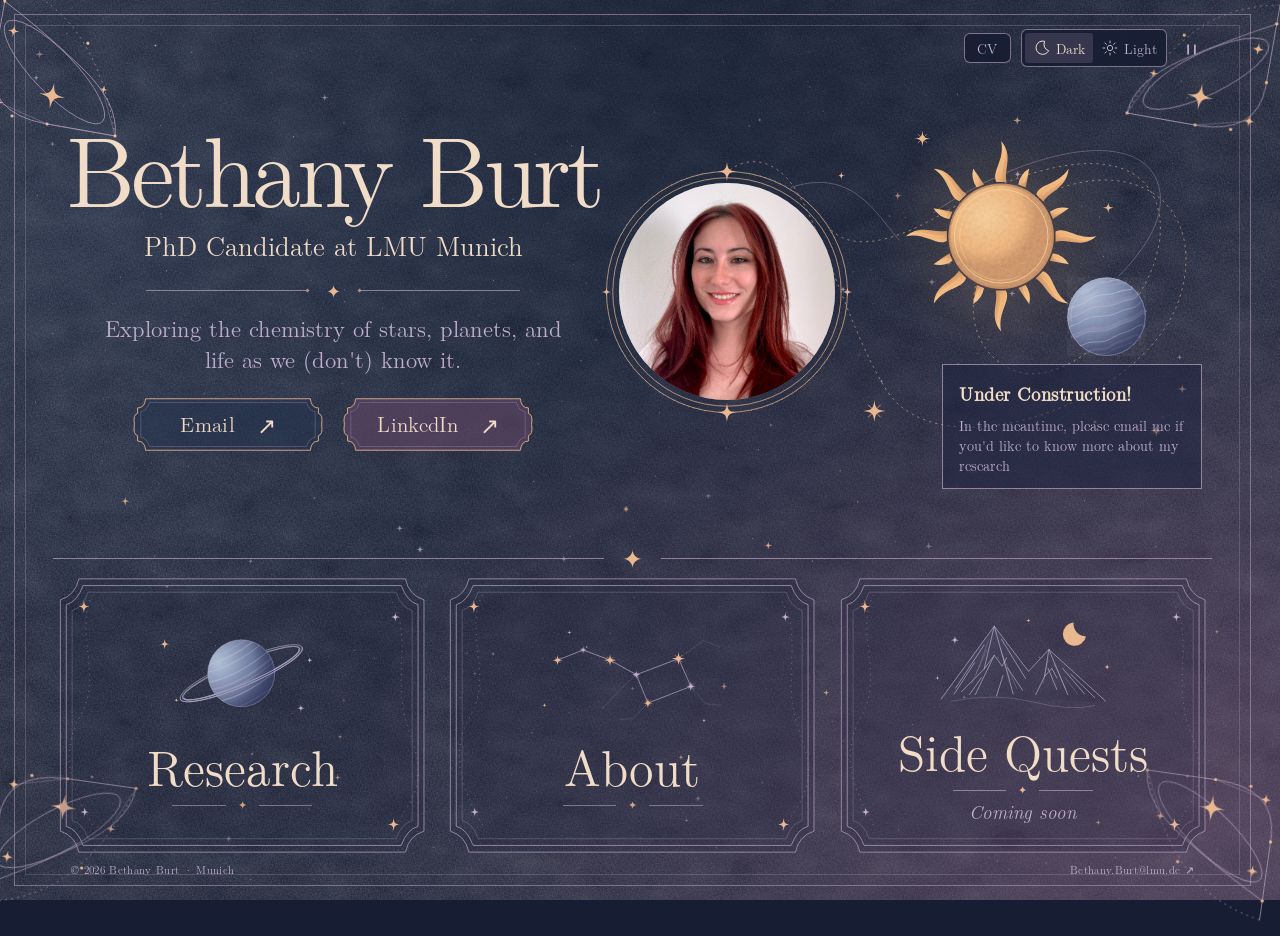
==== index.html @ 992bb204 "Start Climate-chemistry iteration 3.5s after Radiative transfer. Co-authored-by: Cursor <cursoragent" ====
<!doctype html><html lang="en" data-theme="dark"><head><!-- Embedded type: Latin Modern Roman by B. Jackowski and J. M. Nowacki (2003–2021), based on Computer Modern by D. E. Knuth. Subset WOFF for this page. 
———————————————-

What follows is the exact contents of GUST-FONT-LICENSE.txt from the
upstream distribution of the Latin Modern fonts.

% This is version 1.0, dated 22 June 2009, of the GUST Font License.
% (GUST is the Polish TeX Users Group, http://www.gust.org.pl)
%
% For the most recent version of this license see
% http://www.gust.org.pl/fonts/licenses/GUST-FONT-LICENSE.txt
% or
% http://tug.org/fonts/licenses/GUST-FONT-LICENSE.txt
%
% This work may be distributed and/or modified under the conditions
% of the LaTeX Project Public License, either version 1.3c of this
% license or (at your option) any later version.
%
% Please also observe the following clause:
% 1) it is requested, but not legally required, that derived works be
%    distributed only after changing the names of the fonts comprising this
%    work and given in an accompanying "manifest", and that the
%    files comprising the Work, as listed in the manifest, also be given
%    new names. Any exceptions to this request are also given in the
%    manifest.
%
%    We recommend the manifest be given in a separate file named
%    MANIFEST-<fontid>.txt, where <fontid> is some unique identification
%    of the font family. If a separate "readme" file accompanies the Work,
%    we recommend a name of the form README-<fontid>.txt.
%
% The latest version of the LaTeX Project Public License is in
% http://www.latex-project.org/lppl.txt and version 1.3c or later
% is part of all distributions of LaTeX version 2006/05/20 or later.
 --><meta charset="utf-8"><meta name="viewport" content="width=device-width, initial-scale=1"><meta name="description" content="Bethany Burt, PhD Candidate at LMU Munich. Exploring the chemistry of stars, planets, and life as we (dont) know it."><title>Bethany Burt | LMU Munich</title><script>try{document.documentElement.dataset.theme=localStorage.getItem('bethany-homepage-theme')==='light'?'light':'dark'}catch{}</script><style>@font-face{font-family:"Celestial Serif";font-style:normal;font-weight:400;font-display:swap;src:url([data-uri]) format("woff")}
@font-face{font-family:"Celestial Serif";font-style:italic;font-weight:400;font-display:swap;src:url([data-uri]) format("woff")}

:root{color-scheme:dark;--bg:#171d33;--ink:#f1dcc7;--muted:#c2afd0;--gold:#e9b790;--line:#b8a1bd;--dust:#d7d1e3;--leaf:#a8a3c1;--sun:#efb47a;--sun-light:#f9d6a0;--sun-edge:#c58b60;--planet:#7784a8;--planet-light:#b1bfd6;--planet-dark:#343b60;--stripe:#a39dbb;--band:#c9bdd1;--mount-light:#777c9e;--mount-dark:#121d2f;--card-fill:#1e2440;--photo:#7e7c90;--night:1;--day:0;--key-opacity:0;--grain-opacity:.28;--cloud-grain-opacity:.12;--button-a:#263550;--button-b:#614666}
:root[data-theme=light]{color-scheme:light;--bg:#efe5cf;--ink:#15261c;--muted:#3a4a36;--gold:#ac7d35;--line:#a58044;--dust:#896c46;--leaf:#405d38;--sun:#c49542;--sun-light:#ebcb81;--sun-edge:#9e7037;--planet:#a45838;--planet-light:#d59a67;--planet-dark:#6f362b;--stripe:#d4a66f;--band:#eed1a1;--mount-light:#79916b;--mount-dark:#294735;--card-fill:#efe2c5;--photo:#cfc8b5;--night:0;--day:1;--key-opacity:1;--grain-opacity:.15;--cloud-grain-opacity:.08;--button-a:#344f39;--button-b:#e9dbbb}
*{box-sizing:border-box}html{scrollbar-gutter:stable}body{margin:0;min-width:320px;background:var(--bg);color:var(--ink);font-family:'Celestial Serif',Georgia,serif;line-height:1.5;isolation:isolate}.backdrop{position:fixed;inset:0;pointer-events:none;z-index:-2}.backdrop:before,.backdrop:after{content:'';position:absolute;inset:0}.backdrop:before{background:radial-gradient(ellipse at 96% 91%,#70516e88,transparent 53%),radial-gradient(ellipse at 5% 27%,#435b7b33,transparent 48%),radial-gradient(ellipse at 53% 6%,#111a2eaa,transparent 70%);opacity:var(--night)}.backdrop:after{background:radial-gradient(ellipse at 70% 12%,#fff8e166,transparent 62%),radial-gradient(ellipse at 1% 90%,#d5ba8c44,transparent 70%);opacity:var(--day)}.grain{position:fixed;inset:0;z-index:-1;pointer-events:none;opacity:var(--grain-opacity);background-image:url("data:image/svg+xml,%3Csvg%20xmlns%3D%22http%3A%2F%2Fwww.w3.org%2F2000%2Fsvg%22%20width%3D%22380%22%20height%3D%22380%22%20viewBox%3D%220%200%20380%20380%22%3E%3Cfilter%20id%3D%22n%22%3E%3CfeTurbulence%20type%3D%22fractalNoise%22%20baseFrequency%3D%22.65%22%20numOctaves%3D%224%22%20stitchTiles%3D%22stitch%22%20seed%3D%229%22%2F%3E%3CfeColorMatrix%20type%3D%22saturate%22%20values%3D%220%22%2F%3E%3C%2Ffilter%3E%3Crect%20width%3D%22100%25%22%20height%3D%22100%25%22%20filter%3D%22url%28%23n%29%22%20opacity%3D%22.95%22%2F%3E%3C%2Fsvg%3E");background-size:380px 380px;mix-blend-mode:soft-light}.cloud-grain{position:fixed;inset:0;pointer-events:none;z-index:-1;opacity:var(--cloud-grain-opacity);background-image:url("data:image/svg+xml,%3Csvg%20xmlns%3D%22http%3A%2F%2Fwww.w3.org%2F2000%2Fsvg%22%20width%3D%221300%22%20height%3D%22900%22%20viewBox%3D%220%200%201300%20900%22%3E%3Cfilter%20id%3D%22n%22%3E%3CfeTurbulence%20type%3D%22fractalNoise%22%20baseFrequency%3D%22.022%20.035%22%20numOctaves%3D%224%22%20seed%3D%2218%22%2F%3E%3CfeColorMatrix%20type%3D%22saturate%22%20values%3D%220%22%2F%3E%3CfeComponentTransfer%3E%3CfeFuncR%20type%3D%22gamma%22%20amplitude%3D%221.8%22%20exponent%3D%221.6%22%20offset%3D%22-.2%22%2F%3E%3CfeFuncG%20type%3D%22gamma%22%20amplitude%3D%221.8%22%20exponent%3D%221.6%22%20offset%3D%22-.2%22%2F%3E%3CfeFuncB%20type%3D%22gamma%22%20amplitude%3D%221.8%22%20exponent%3D%221.6%22%20offset%3D%22-.2%22%2F%3E%3C%2FfeComponentTransfer%3E%3C%2Ffilter%3E%3Crect%20width%3D%22100%25%22%20height%3D%22100%25%22%20filter%3D%22url%28%23n%29%22%2F%3E%3C%2Fsvg%3E");background-size:100% 100%;mix-blend-mode:soft-light}a{color:inherit;text-decoration:none}button{font:inherit;color:inherit;cursor:pointer}button,a{-webkit-tap-highlight-color:transparent}a:focus-visible,button:focus-visible{outline:2px solid var(--gold);outline-offset:6px}.skip{position:absolute;left:20px;top:-100px}.skip:focus{top:20px;z-index:50;background:var(--bg)}
.frame{position:relative;max-width:1580px;margin:14px auto;padding:0 42px 0;border:1px solid color-mix(in srgb,var(--line) 55%,transparent);width:calc(100% - 28px);min-height:calc(100vh - 28px)}.frame:before{content:'';position:absolute;inset:10px;border:1px solid color-mix(in srgb,var(--line) 27%,transparent);pointer-events:none}.sky{position:absolute;inset:0;width:100%;height:100%;pointer-events:none;z-index:0}.corner{position:absolute;pointer-events:none;width:240px;height:240px;z-index:2;overflow:visible}.corner-art{width:100%;height:100%;overflow:visible}.corner.tl{top:-32px;left:-30px;transform:scaleY(-1) rotate(-10deg)}.corner.tr{top:-32px;right:-30px;transform:scale(-1) rotate(10deg)}.corner.bl{bottom:-36px;left:-30px;transform:rotate(8deg)}.corner.br{bottom:-36px;right:-30px;transform:scaleX(-1) rotate(-8deg)}.frame{overflow:visible}.night-ornament{opacity:var(--night)}.day-ornament{opacity:var(--day)}.key{position:absolute;inset:0 0 auto;height:24px;opacity:var(--key-opacity);pointer-events:none;background-image:url("data:image/svg+xml,%3Csvg%20xmlns%3D%22http%3A%2F%2Fwww.w3.org%2F2000%2Fsvg%22%20width%3D%2252%22%20height%3D%2222%22%20viewBox%3D%220%200%2052%2022%22%3E%3Crect%20width%3D%2252%22%20height%3D%2222%22%20fill%3D%22%23e8d3a7%22%2F%3E%3Cpath%20d%3D%22M0%203H49V19H9V7H41V15H17V11H33M0%2019V3%22%20fill%3D%22none%22%20stroke%3D%22%233f583b%22%20stroke-width%3D%222.2%22%2F%3E%3C%2Fsvg%3E");background-repeat:repeat-x;background-size:52px 22px;border-block:1px solid var(--gold)}header,main,footer{position:relative;z-index:3}header{height:112px;display:flex;align-items:center;justify-content:center;padding-top:12px}nav{display:flex;align-items:center;justify-content:center;gap:30px;border-bottom:1px solid color-mix(in srgb,var(--line) 65%,transparent);padding:8px 12px 14px;white-space:nowrap}nav a,nav button{position:relative;border:0;background:none;color:var(--muted);font-size:19px;letter-spacing:.025em;padding:0 3px}nav a:hover,nav button:hover{color:var(--ink)}nav .active{color:var(--gold)}nav .active:after{content:'✦';position:absolute;left:50%;transform:translateX(-50%);bottom:-24px;font-size:17px;color:var(--gold)}.nav-star{font-size:10px;color:var(--muted);opacity:.8}.controls{position:absolute;right:2px;top:36px;display:flex;align-items:center;gap:10px}.theme{width:36px;height:36px;border:1px solid color-mix(in srgb,var(--line) 60%,transparent);border-radius:50%;background:transparent;display:grid;place-items:center;padding:7px}.theme svg{width:20px;height:20px;grid-area:1/1}.motion{width:29px;height:29px;border:0;padding:5px;background:transparent;color:var(--muted)}.motion svg{width:17px;height:17px}.hero{display:grid;grid-template-columns:48% 52%;align-items:center;min-height:474px}.intro{position:relative;z-index:4;padding:4px 0 10px;text-align:center;transform:translateY(-18px)}.title-block{display:inline-flex;flex-direction:column;align-items:center;max-width:100%}h1{font-size:clamp(54px,7.8vw,120px);font-weight:400;letter-spacing:-.045em;line-height:1.1;margin:0;white-space:nowrap}[data-theme=light] h1{color:#923f25}.subtitle{margin:9px 0 0;font-size:clamp(20px,2vw,29px);letter-spacing:0;white-space:nowrap}.rule{width:70%;max-width:490px;display:flex;align-items:center;gap:17px;margin:28px auto 19px;color:var(--gold);font-size:21px;line-height:16px}.rule i,.mini-rule i{flex:1;height:1px;background:var(--line);opacity:.7;position:relative}.rule i:first-child:after,.rule i:last-child:before{content:'';position:absolute;width:3px;height:3px;background:var(--gold);transform:rotate(45deg);top:-1px}.rule i:first-child:after{right:0}.rule i:last-child:before{left:0}.description{font-size:clamp(19px,1.8vw,25px);line-height:1.4;max-width:650px;color:var(--muted);margin:0 auto}.actions{display:flex;justify-content:center;gap:20px;margin:29px auto 0}.button{position:relative;display:inline-flex;align-items:center;justify-content:center;gap:22px;width:220px;height:59px;background:none;font-size:21px;letter-spacing:.015em}.button-frame{position:absolute;inset:0;width:100%;height:100%;overflow:visible;pointer-events:none}.button-fill{fill:var(--button-a);fill-opacity:.52}.button.linkedin .button-fill{fill:var(--button-b);fill-opacity:.65}.button-label,.button-arrow{position:relative;z-index:1}.button-arrow{font-size:23px}.button:hover .button-fill{fill-opacity:.85}[data-theme=light] .button.email{color:#f4e4c6}.art{position:relative;aspect-ratio:760/490;width:100%;min-width:0;isolation:isolate;align-self:center;margin-top:-18px}.celestial{position:absolute;inset:0;width:100%;height:100%;overflow:visible}.portrait{position:absolute;left:-1.4%;top:14.3%;width:42.1%;aspect-ratio:1;z-index:2}.portrait-inner{position:absolute;inset:7%;border-radius:50%;overflow:hidden;background:linear-gradient(135deg,color-mix(in srgb,var(--photo) 90%,var(--muted)),color-mix(in srgb,var(--photo) 72%,var(--bg)));display:grid;place-items:center}.portrait-inner:after{content:'';position:absolute;inset:0;pointer-events:none;background-image:url("data:image/svg+xml,%3Csvg%20xmlns%3D%22http%3A%2F%2Fwww.w3.org%2F2000%2Fsvg%22%20width%3D%22380%22%20height%3D%22380%22%20viewBox%3D%220%200%20380%20380%22%3E%3Cfilter%20id%3D%22n%22%3E%3CfeTurbulence%20type%3D%22fractalNoise%22%20baseFrequency%3D%22.65%22%20numOctaves%3D%224%22%20stitchTiles%3D%22stitch%22%20seed%3D%229%22%2F%3E%3CfeColorMatrix%20type%3D%22saturate%22%20values%3D%220%22%2F%3E%3C%2Ffilter%3E%3Crect%20width%3D%22100%25%22%20height%3D%22100%25%22%20filter%3D%22url%28%23n%29%22%20opacity%3D%22.95%22%2F%3E%3C%2Fsvg%3E");background-size:190px;mix-blend-mode:soft-light;opacity:.23}.portrait img{position:absolute;inset:0;width:100%;height:100%;object-fit:cover}.photo-label{font-size:19px;text-align:center;font-style:italic;color:var(--ink);line-height:1.3;opacity:.8}.portrait-frame{position:absolute;inset:0;width:100%;height:100%;overflow:visible;pointer-events:none}.ribbon{fill:none;stroke:var(--gold);stroke-width:.85;stroke-dasharray:3 5;opacity:.85}.ribbon-solid{stroke:var(--line);stroke-dasharray:none;stroke-width:.7;opacity:.7}.halo{animation:glow 7s ease-in-out infinite;transform-origin:center;transform-box:fill-box;opacity:.75}@keyframes glow{50%{opacity:.4;transform:scale(.91)}}html.paused .halo{animation-play-state:paused}
.section-divider{height:56px;position:relative;margin:0 -4px}.night-divider{position:absolute;inset:0;display:flex;align-items:center;gap:18px;color:var(--gold);font-size:25px;opacity:var(--night)}.night-divider:before,.night-divider:after{content:'';height:1px;background:var(--line);opacity:.7;flex:1}.wave{position:absolute;inset:14px -38px;height:29px;background:var(--leaf);border-block:3px double var(--gold);opacity:var(--day);background-image:url("data:image/svg+xml,%3Csvg%20xmlns%3D%22http%3A%2F%2Fwww.w3.org%2F2000%2Fsvg%22%20width%3D%2245%22%20height%3D%2223%22%20viewBox%3D%220%200%2045%2023%22%3E%3Cpath%20d%3D%22M-3%2023C0%2012%207%201%2018%201C33%201%2036%2021%2024%2020C15%2020%2014%209%2022%209C24%209%2025%2011%2023%2013C28%2012%2026%205%2021%206C11%206%2013%2022%2031%2023Z%22%20fill%3D%22%23efdfb8%22%2F%3E%3C%2Fsvg%3E");background-size:45px 23px;background-repeat:repeat-x}.cards{display:grid;grid-template-columns:repeat(3,minmax(0,1fr));gap:20px;padding:0 0 20px}.card{position:relative;appearance:none;border:0;background:transparent;min-width:0;padding:0;aspect-ratio:440/292;isolation:isolate}.card-frame{position:absolute;inset:0;width:100%;height:100%;overflow:visible;pointer-events:none}.card-fill{fill:var(--card-fill);fill-opacity:.18}.card:hover .card-fill{fill-opacity:.5}.card-content{position:absolute;inset:8% 8% 8%;display:flex;align-items:center;flex-direction:column;justify-content:center}.card-illustration{height:49%;width:78%;flex-shrink:0;overflow:visible}.card-title{display:block;font-size:clamp(26px,3vw,43px);font-weight:400;line-height:1.15;margin-top:5px}.mini-rule{width:45%;display:flex;align-items:center;gap:12px;font-size:12px;color:var(--gold);margin:14px auto 11px;line-height:8px}.coming{display:block;font-size:19px;font-style:italic;color:var(--muted);line-height:1.2}.card:not(:has(.coming)) .mini-rule{margin-bottom:0;opacity:.85}.card:not(:has(.coming)) .card-content{justify-content:center}.card-leaves{position:absolute;inset:0;width:100%;height:100%;pointer-events:none;opacity:var(--day)}footer{height:66px;display:flex;align-items:center;justify-content:space-between;gap:20px;font-size:12px;color:var(--muted);letter-spacing:.03em;padding:0 18px}footer a:hover{color:var(--gold)}dialog{border:1px solid var(--gold);background:var(--bg);color:var(--ink);max-width:400px;padding:30px;border-radius:3px}dialog::backdrop{background:#121727aa}dialog h2{font-weight:400;margin-top:0;font-size:30px}dialog button{background:transparent;border:1px solid var(--line);padding:7px 23px}dialog p{color:var(--muted)}
@media(min-width:1550px){.frame{margin:25px auto;width:calc(100% - 50px);min-height:calc(100vh - 50px)}.hero{min-height:500px}.intro{padding-inline:10px}}
@media(max-width:1200px){.frame{padding-inline:26px}.hero{min-height:420px}header{height:98px}.controls{right:0;top:29px}nav{gap:19px}nav a,nav button{font-size:17px}.nav-star{font-size:8px}h1{font-size:7.2vw}.subtitle{font-size:23px}.description{font-size:21px;max-width:480px}.rule{margin-top:23px;margin-bottom:20px}.button{width:180px;height:54px;font-size:19px}.actions{gap:15px;margin-top:24px}.wave{left:-22px;right:-22px}.cards{gap:14px}.coming{font-size:17px}.mini-rule{margin-top:12px;margin-bottom:11px}.corner{width:145px;height:145px}.photo-label{font-size:17px}}
@media(max-width:900px){header{padding-right:75px}nav{gap:13px}.nav-star{display:none}.controls{gap:3px}h1{font-size:7.5vw}.subtitle{font-size:20px}.description{font-size:18px}.button{width:140px;height:49px;font-size:17px;gap:15px}.hero{min-height:365px}.rule{margin:20px auto 17px}.coming{font-size:14px}.card-title{font-size:clamp(23px,3.1vw,29px)}.card-illustration{height:43%}.mini-rule{margin-top:6px;margin-bottom:7px}.photo-label{font-size:15px}.portrait{width:43%}.section-divider{height:44px}.wave{top:8px}.card-content{inset:6% 5%}.corner{width:110px;height:110px}.actions{gap:10px}.button-arrow{font-size:19px}}
@media(max-width:680px){.frame{margin:8px;width:calc(100% - 16px);padding:0 20px}.frame:before{inset:6px}.corner{width:85px;height:85px}header{height:100px;padding:15px 0 0;align-items:flex-start}nav{gap:13px;flex-wrap:wrap;justify-content:center;padding-top:15px;padding-bottom:12px;margin-right:0}nav a,nav button{font-size:15px}.controls{top:65px;right:4px;gap:8px}.theme{width:29px;height:29px;padding:5px}.motion{width:26px;height:26px}.theme svg{width:17px;height:17px}.hero{display:flex;flex-direction:column;min-height:0}.intro{width:100%;padding:23px 0 0}.title-block{width:100%}h1{font-size:clamp(43px,11.5vw,74px);letter-spacing:-.045em}.subtitle{font-size:clamp(17px,5vw,21px);margin-top:9px}.rule{margin:23px auto 17px;width:68%}.description{font-size:19px;max-width:430px}.actions{margin-top:23px;gap:16px}.button{width:175px;max-width:43%;height:54px;font-size:19px}.art{width:100%;max-width:600px;margin:8px auto 0}.portrait{width:42.1%}.photo-label{font-size:15px}.section-divider{height:42px;margin:0}.wave{left:-20px;right:-20px;top:6px}.cards{grid-template-columns:1fr;gap:18px;padding-bottom:8px;max-width:460px;margin:auto;width:100%}.card{aspect-ratio:440/275}.card-title{font-size:37px}.coming{font-size:19px}.card-content{inset:6% 8% 9%}.card-illustration{height:51%;width:72%}.mini-rule{margin:13px auto}.sky{opacity:.8}footer{font-size:11px;height:80px;flex-direction:column;gap:3px;justify-content:center;padding:14px 0}.ribbon{stroke-width:1.2}.portrait-frame{stroke-width:1.2}.key{height:17px;background-size:40px 16px}.controls{z-index:4}}

/* Both choices are visible and occupy the same space in either theme. */
.theme-switch{display:flex;align-items:center;gap:2px;padding:3px;border:1px solid color-mix(in srgb,var(--line) 65%,transparent);border-radius:6px;background:color-mix(in srgb,var(--bg) 88%,transparent)}
.theme-choice{display:flex;align-items:center;justify-content:center;gap:6px;width:68px;height:30px;border:0;border-radius:3px;background:transparent;font-size:14px;line-height:1;color:var(--muted);padding:4px}
.theme-choice svg{width:16px;height:16px;flex-shrink:0}.theme-choice[aria-pressed=true]{background:color-mix(in srgb,var(--muted) 18%,var(--bg));color:var(--ink)}.theme-choice:hover{color:var(--ink)}
@media(max-width:680px){.controls{top:65px;gap:5px}.theme-choice{width:61px;height:25px;font-size:13px}.theme-choice svg{width:14px;height:14px}}
/* Fit a normal desktop/laptop viewport without cropping or disabling scroll.
   Smaller/zoomed windows keep the natural flowing layout above. */
@media(min-width:1000px) and (min-height:620px){
 .frame{--cards-space:clamp(190px,31svh,330px);--hero-space:calc(100svh - 176px - var(--cards-space));height:calc(100svh - 28px);min-height:0;margin:14px auto;width:calc(100% - 28px);display:grid;grid-template-rows:80px minmax(0,1fr) 30px}
 header{height:80px;padding-top:5px}.controls{top:25px}.frame>main{min-height:0;display:grid;grid-template-rows:minmax(0,1fr) 36px var(--cards-space)}
 .hero{min-height:0;height:100%;grid-template-columns:48% 52%;align-items:center}.intro{padding:0 7px}.art{width:min(100%,calc(var(--hero-space) * 1.551));max-height:100%;margin:0;justify-self:start}
 h1{font-size:clamp(64px,min(7.8vw,13.5svh),116px)}.subtitle{font-size:clamp(20px,3.2svh,27px);margin-top:5px}.rule{margin:clamp(12px,2svh,20px) auto clamp(10px,1.6svh,15px);font-size:18px;line-height:14px}
 .description{font-size:clamp(18px,2.7svh,23px);line-height:1.35;max-width:620px}.actions{margin-top:clamp(14px,2.4svh,23px);gap:18px}.button{height:clamp(47px,7svh,57px);width:clamp(165px,15vw,215px);font-size:clamp(18px,2.5svh,21px)}
 .section-divider{height:36px;margin:0 -4px}.wave{top:4px;height:28px}.cards{height:var(--cards-space);min-height:0;padding:0;gap:20px}.card{aspect-ratio:auto;height:100%;min-height:0}.card-content{inset:7% 8%;justify-content:center}.card-illustration{height:44%;width:75%}.card-title{font-size:clamp(34px,5.8svh,50px);margin-top:8px}.mini-rule{margin:8px auto 7px;line-height:6px;font-size:11px}.coming{font-size:clamp(15px,2.35svh,19px)}
 footer{height:30px;padding:0 14px;font-size:11px;align-items:center}.corner{width:clamp(110px,17svh,165px);height:clamp(110px,17svh,165px)}
}

@media(max-width:380px){header{height:128px}.controls{top:94px;right:50%;transform:translateX(50%)}}
@media(prefers-reduced-motion:reduce){.halo{animation:none}}

/* ---- Multi-view pages ---- */
body[data-view=home] header nav{display:none}
body[data-view=home] header{height:52px;padding-top:8px;justify-content:flex-end}
body[data-view=home] .controls{top:14px;right:2px}
body[data-view=home] .home-view{display:contents}
body[data-view=home] .page-view{display:none}
body:not([data-view=home]) .home-view{display:none}
body:not([data-view=home]) .page-view{display:none}
body[data-view=about] #page-about,
body[data-view=research] #page-research{display:block}
body:not([data-view=home]) .frame>main{display:block;min-height:0;padding-bottom:28px}
body:not([data-view=home]) .motion{display:none}
.cv-link{display:inline-flex;align-items:center;justify-content:center;height:30px;padding:0 12px;border:1px solid color-mix(in srgb,var(--line) 65%,transparent);border-radius:6px;background:color-mix(in srgb,var(--bg) 88%,transparent);color:var(--muted);font-size:14px;letter-spacing:.04em;text-decoration:none;line-height:1}
.cv-link:hover{color:var(--ink);border-color:color-mix(in srgb,var(--gold) 55%,var(--line))}
.page-view{position:relative;z-index:3;padding:8px 8px 40px;max-width:1180px;margin:0 auto}
body:not([data-view=home]) header{align-items:flex-end;justify-content:center;height:78px;padding:0 0 10px;padding-top:0}
body:not([data-view=home]) .controls{top:auto;bottom:8px;right:2px}
body:not([data-view=home]) nav{padding-bottom:6px}
body[data-view=about] .page-view{padding-top:2px;min-height:0}
body[data-view=about] .page-title-row{margin:4px 0 22px}
body[data-view=research] .page-view{max-width:min(1320px,100%);padding-top:28px}
body[data-view=research] header{height:92px;padding-bottom:14px}
body[data-view=research] .controls{bottom:10px}
body[data-view=research] .research-intro{padding-top:calc(10px + 1.65em)}
body[data-view=research] .frame>main{padding-top:0}
body[data-view=research] .frame{overflow:visible}

.page-title-row{display:flex;align-items:center;justify-content:center;gap:28px;margin:12px 0 28px}
.page-title{font-size:clamp(52px,7vw,92px);font-weight:400;letter-spacing:-.04em;margin:0;line-height:1;color:var(--ink)}
.page-flourish{width:min(220px,26vw);height:auto;flex-shrink:0;color:var(--gold);opacity:.95}
.page-body{max-width:720px;margin:0 auto;font-size:clamp(17px,1.7vw,20px);line-height:1.55;color:var(--ink)}
.page-body p{margin:0 0 1.1em;color:var(--ink)}
.page-body .muted{color:var(--muted)}

/* Research hero + interactive scale */
.research-hero{display:flex;flex-direction:column;align-items:stretch;gap:4px;min-height:min(86vh,920px);padding:22px 10px 40px;margin:0 -8px 12px;border-radius:4px;background:color-mix(in srgb,var(--card-fill) 32%,transparent);border:1px solid color-mix(in srgb,var(--line) 28%,transparent);position:relative}
.research-intro{padding:48px 56px 8px;max-width:none;width:100%;box-sizing:border-box}
.research-intro h1{font-size:clamp(72px,9vw,120px);font-weight:400;letter-spacing:-.04em;margin:0 0 28px;line-height:1;text-align:left}
.research-intro .overview{font-size:clamp(20px,1.95vw,26px);line-height:1.65;color:var(--muted);margin:0;max-width:54em}.research-intro .overview p{margin:0 0 1.15em;color:inherit;font:inherit}.research-intro .overview p:last-child{margin-bottom:0}
.scale-explorer{text-align:center;padding:0 8px 8px;width:100%;margin-top:0}
.scale-svg{width:100%;max-width:none;height:auto;display:block;margin:0 auto;overflow:visible;transform:rotate(-3deg)}.scale-explorer{overflow:visible}.research-hero{overflow:visible}
.scale-caption{margin:-40px 0 8px;font-size:clamp(30px,3.4vw,44px);color:var(--ink);letter-spacing:.03em;font-weight:400;position:relative;z-index:2}
.scale-node{cursor:pointer;outline:none;-webkit-tap-highlight-color:transparent}a.scale-node:focus,a.scale-node:focus-visible{outline:none;box-shadow:none}
.scale-node:focus{outline:none}
.scale-node-hit{transform-box:fill-box;transform-origin:center;transition:transform .35s ease}.scale-planet .scale-node-hit{transform-box:fill-box;transform-origin:center}
.scale-node:hover .scale-node-hit,.scale-node:focus-visible .scale-node-hit{transform:scale(1.1)}
.scale-glow{opacity:0;visibility:hidden;transition:opacity .4s ease,visibility .4s ease;pointer-events:none}.scale-glow-rays{opacity:1}.scale-glow-core{opacity:1}.scale-glow-life-hot{opacity:0;transition:opacity .4s ease}.scale-node:hover .scale-glow,.scale-node:focus-visible .scale-glow{opacity:1;visibility:visible}.scale-life:hover .scale-glow-life-hot,.scale-life:focus-visible .scale-glow-life-hot{opacity:.65}.scale-life:hover .scale-glow-core,.scale-life:focus-visible .scale-glow-core{opacity:.85}.scale-life:hover .scale-glow-rays,.scale-life:focus-visible .scale-glow-rays{opacity:.9}


.scale-node:hover .scale-glow,.scale-node:focus-visible .scale-glow{opacity:1}

.scale-life:hover .scale-glow-life-hot,.scale-life:focus-visible .scale-glow-life-hot{opacity:1}
.scale-life:hover .scale-glow-core:not(.scale-glow-life-hot){opacity:.4}

.scale-star .ray{animation:star-blaze 2.8s ease-in-out infinite}
.scale-star .ray:nth-child(odd){animation-delay:-1.2s}
.scale-planet-spin{transform-box:fill-box;transform-origin:center;transform:rotate(-22deg);animation:planet-yaw 10s ease-in-out infinite}
.scale-planet-cloud{transform-box:fill-box;transform-origin:center;animation:cloud-drift 7s ease-in-out infinite alternate}
.scale-arm,.scale-bond-a,.scale-bond-b,.scale-bond-c{transform-box:view-box;transform-origin:0px -14px}.scale-bond-a{animation:bond-a 3.2s ease-in-out infinite}.scale-bond-b{animation:bond-b 2.7s ease-in-out infinite}.scale-bond-c{animation:bond-c 3.6s ease-in-out infinite}.scale-bond-a{animation:bond-a 3.2s ease-in-out infinite}.scale-bond-b{animation:bond-b 2.7s ease-in-out infinite}.scale-bond-c{animation:bond-c 3.6s ease-in-out infinite}.scale-atom{transform-box:fill-box;transform-origin:center}.scale-atom-a{animation:atom-a 3.2s ease-in-out infinite}.scale-atom-b{animation:atom-b 2.7s ease-in-out infinite}.scale-atom-c{animation:atom-c 3.6s ease-in-out infinite}
@keyframes star-blaze{0%,100%{opacity:.3}50%{opacity:1}}
@keyframes planet-yaw{0%,100%{transform:rotate(-22deg) translateX(-6px)}50%{transform:rotate(-22deg) translateX(6px)}}
@keyframes cloud-drift{from{transform:translateX(-10px)}to{transform:translateX(12px)}}
@keyframes bond-a{0%,100%{transform:rotate(0deg)}50%{transform:rotate(6deg)}}@keyframes bond-b{0%,100%{transform:rotate(0deg)}50%{transform:rotate(-7deg)}}@keyframes bond-c{0%,100%{transform:rotate(0deg)}50%{transform:rotate(5deg)}}@keyframes atom-a{0%,100%{transform:translate(0,0)}50%{transform:translate(-3px,2px)}}@keyframes atom-b{0%,100%{transform:translate(0,0)}50%{transform:translate(2px,-4px)}}@keyframes atom-c{0%,100%{transform:translate(0,0)}50%{transform:translate(3px,3px)}}
.research-divider{display:flex;align-items:center;justify-content:center;gap:14px;margin:8px auto 40px;width:100%;max-width:860px;color:var(--gold);font-size:14px;box-sizing:border-box}
.research-divider-rule{flex:1 1 0;height:1px;min-width:2.5rem;border:0;background:linear-gradient(90deg,transparent,color-mix(in srgb,var(--line) 75%,transparent),transparent);opacity:.85;pointer-events:none}
.research-divider-rule:last-child{background:linear-gradient(90deg,color-mix(in srgb,var(--line) 75%,transparent),transparent)}
.research-divider-rule:first-child{background:linear-gradient(90deg,transparent,color-mix(in srgb,var(--line) 75%,transparent))}
.research-sections{display:flex;flex-direction:column;gap:64px;margin-top:8px}
.research-block{display:grid;grid-template-columns:minmax(0,1fr) minmax(0,1.15fr);gap:28px 36px;align-items:center;position:relative;isolation:isolate;padding:28px 18px;scroll-margin-top:110px;overflow:visible}
.research-block.reverse{grid-template-columns:minmax(0,1.15fr) minmax(0,1fr)}
.research-block.reverse .research-media{order:2}
.research-block.reverse .research-copy{order:1}
.research-media{position:relative;aspect-ratio:4/3;border:1px solid color-mix(in srgb,var(--line) 55%,transparent);background:color-mix(in srgb,var(--card-fill) 55%,transparent);display:grid;place-items:center;overflow:hidden;min-height:200px;z-index:1}
.research-media img,.research-media video{width:100%;height:100%;object-fit:cover;display:block}
#planets-sulfur{align-items:start}
#planets-sulfur .research-media{aspect-ratio:unset;background:transparent;border:0!important;overflow:visible;display:flex;flex-direction:column;align-items:center;gap:18px;min-height:0;margin-top:110px}
#planets-sulfur .research-media:before{display:none!important;content:none!important}
#planets-sulfur .sulfur-stage{position:relative;width:100%;aspect-ratio:1/1;overflow:hidden;border:0;background:transparent}
#planets-sulfur .sulfur-stage video{width:100%;height:100%;object-fit:cover;display:block;background:transparent}
#planets-sulfur .sulfur-caption{position:static;margin:6px 0 0;min-height:1.6em;padding:0 10px 8px;width:100%;text-align:center;font-size:clamp(20px,2.2vw,28px);font-weight:400;letter-spacing:.045em;line-height:1.3;color:var(--ink);opacity:0;transition:opacity .28s ease;pointer-events:none}
#planets-sulfur .sulfur-caption.is-on{opacity:1}
.research-media.media-figure{background:transparent;border:0;overflow:visible;aspect-ratio:3/4;min-height:0;width:min(100%,320px);justify-self:center;align-self:start}
.research-media.media-figure:before{display:none}
.research-media.media-figure img,.research-media.media-figure .stripped-star-fig{width:100%;height:auto;max-height:380px;object-fit:contain;padding:2px 2px 26px;box-sizing:border-box;display:block;margin:0 auto}
.stripped-star-fig{overflow:visible}
#life-water{grid-template-columns:auto minmax(0,1fr);column-gap:18px;overflow:visible;align-items:start}
#life-water .research-copy{min-width:0;position:relative;z-index:4}
#life-water .research-copy .project-title,
#life-water .research-copy .project-subtitle,
#life-water .research-copy p{text-align:right}
#life-water .research-media.media-pair{
  display:flex!important;flex-direction:row;justify-content:flex-start;align-items:flex-start;gap:0;
  position:relative;aspect-ratio:unset!important;width:max-content!important;max-width:none!important;height:auto!important;
  min-height:0!important;overflow:visible!important;background:transparent!important;border:0!important;padding:0!important;
  place-items:unset;grid-template-columns:unset;margin:0;
}
#life-water .research-media.media-pair:before{display:none!important;content:none!important}
#life-water .media-shot{display:flex;flex-direction:column;align-items:center;gap:6px;width:340px;flex:0 0 340px;margin:0}
#life-water .media-shot img{
  width:340px!important;max-width:340px!important;min-width:340px!important;
  height:340px!important;max-height:340px!important;min-height:340px!important;
  object-fit:contain!important;display:block!important;transform:none!important;padding:0!important;margin:0!important;
  position:relative;z-index:1;
}
#life-water .media-shot:first-child img{margin-right:-24px!important;z-index:1}
#life-water .media-shot:last-child img{margin-left:-24px!important;z-index:2}
#life-water .media-shot:first-child{transform:translateX(-40px)}
#life-water .research-media.media-pair{margin-top:110px!important}
#life-water .media-caption{margin:0;max-width:340px;font-size:26px;line-height:1.25;text-align:center;color:color-mix(in srgb,var(--muted) 55%,var(--ink));position:relative;z-index:3}
.research-media .media-placeholder{color:var(--muted);font-size:15px;text-align:center;padding:16px;letter-spacing:.03em}
.research-media:before{content:'';position:absolute;inset:8px;border:1px solid color-mix(in srgb,var(--line) 28%,transparent);pointer-events:none}
.media-credit{position:absolute;left:4px;right:4px;bottom:2px;margin:0;z-index:2;font-size:clamp(10px,0.95vw,12px);line-height:1.3;color:color-mix(in srgb,var(--muted) 70%,var(--ink));text-align:center}
.media-credit a{color:inherit;text-decoration:underline;text-underline-offset:2px}
.media-credit a:hover{color:var(--ink)}
.research-copy{position:relative;z-index:1}
.section-topic{position:absolute;top:10px;right:18px;margin:0;z-index:2;font-size:clamp(40px,5vw,64px);font-weight:400;letter-spacing:-.035em;line-height:1;color:var(--ink);text-align:right;pointer-events:none}
#stars .section-topic,#life .section-topic{left:18px;right:auto;text-align:left}
.section-topic.in-flow,.research-copy .section-topic.in-flow{position:static;display:block;top:auto;right:auto;left:auto;margin:0 0 18px;text-align:left;font-size:clamp(40px,5vw,64px);font-weight:400;letter-spacing:-.035em;line-height:1;color:var(--ink)}
.research-block:has(.section-topic){padding-top:76px}
.research-block:has(.section-topic.in-flow){padding-top:28px}
#life.topic-lead .topic-intro{padding-top:72px;padding-left:8px;padding-right:8px}
.research-copy p a{color:inherit;text-decoration:underline;text-underline-offset:2px}
.research-copy p a:hover{color:var(--ink)}
.research-copy h2{font-size:clamp(28px,3.4vw,40px);font-weight:700;letter-spacing:-.02em;margin:0 0 14px;color:var(--ink);line-height:1.15}
.research-copy h3,.research-copy .project-title{font-size:clamp(24px,2.9vw,34px);font-weight:700;letter-spacing:-.02em;margin:0 0 8px;color:var(--ink);line-height:1.2}
.research-copy .project-subtitle{margin:0 0 16px;font-size:clamp(19px,1.75vw,22px);line-height:1.4;font-weight:400;letter-spacing:.01em;color:color-mix(in srgb,var(--muted) 88%,var(--ink))}
.research-copy p{margin:0 0 .9em;font-size:clamp(16px,1.55vw,19px);line-height:1.55;color:color-mix(in srgb,var(--muted) 58%,var(--ink))}
.research-copy p:last-child{margin-bottom:0}
.research-copy .project-link{margin:.15em 0 0;font-size:clamp(14px,1.3vw,16px);line-height:1.45;color:color-mix(in srgb,var(--muted) 45%,var(--ink))}
.research-copy .project-link a{color:inherit;text-decoration:underline;text-underline-offset:2px}
.research-copy .project-link a:hover{color:var(--ink)}
.topic-intro{position:relative;z-index:1;grid-column:1/-1;width:100%;max-width:none;padding:8px 8px 4px;margin:0 0 8px;box-sizing:border-box}
.topic-intro p{margin:0 0 1em;font-size:clamp(17px,1.65vw,20px);line-height:1.6;color:color-mix(in srgb,var(--muted) 58%,var(--ink))}
.topic-intro p:last-child{margin-bottom:0}
.research-block.topic-lead{display:block;padding-bottom:8px}
.research-block.topic-lead .section-topic{position:absolute;top:10px;right:18px}
.research-block.topic-lead .topic-intro{padding-top:72px;padding-right:8px}
.section-motif{position:absolute;inset:0;pointer-events:none;z-index:0;overflow:visible}
.section-motif svg{width:100%;height:100%;display:block}
#stars .motif-rays{opacity:.34}
#planets .motif-haze{opacity:.42}
#life .motif-life{opacity:.55}
[data-theme=light] #stars .motif-rays{opacity:.18}
[data-theme=light] #planets .motif-haze{opacity:.26}
[data-theme=light] #life .motif-life{opacity:.48}

/* Light-mode corner vines: curl in from the true corner */
.corner{z-index:2}


body.paused .scale-star .ray,
body.paused .scale-planet-spin,
body.paused .scale-planet-cloud,
body.paused .scale-bond-a,
body.paused .scale-bond-b,
body.paused .scale-bond-c,
body.paused .scale-atom-a,
body.paused .scale-atom-b,
body.paused .scale-atom-c{animation:none!important}
@media (prefers-reduced-motion:reduce){
 .scale-star .ray,.scale-planet-spin,.scale-planet-cloud,.scale-bond-a,.scale-bond-b,.scale-bond-c,.scale-atom-a,.scale-atom-b,.scale-atom-c{animation:none!important}
}
@media(max-width:900px){
 .research-hero{padding:0 2px 20px}
 .research-intro{padding-inline:10px}
 .research-intro h1{text-align:left}
 .scale-svg{transform:rotate(-3deg);width:100%;max-width:100%}
 .research-block,.research-block.reverse{grid-template-columns:1fr}
 .research-block.reverse .research-media,.research-block.reverse .research-copy{order:unset}
 .page-flourish{width:min(120px,24vw)}
 .page-title-row{gap:14px}
}
@media(min-width:1000px) and (min-height:620px){
 body[data-view=home] .frame{grid-template-rows:52px minmax(0,1fr) 30px}
 body[data-view=home] .frame{--hero-space:calc(100svh - 148px - var(--cards-space));--cards-space:clamp(190px,31svh,330px)}
 body[data-view=home] .intro{transform:translateY(-22px)}.home-notice{position:absolute;right:1%;bottom:2%;z-index:3;width:min(260px,46%);padding:14px 16px 12px;border:1px solid color-mix(in srgb,var(--line) 75%,transparent);background:color-mix(in srgb,var(--card-fill) 55%,transparent);text-align:left;pointer-events:auto}.home-notice-title{display:block;font-weight:700;font-size:clamp(16px,1.55vw,19px);letter-spacing:.03em;color:var(--ink);margin:0 0 7px;font-family:inherit}.home-notice-sub{display:block;font-size:clamp(12px,1.15vw,14.5px);line-height:1.4;color:var(--muted);margin:0;font-weight:400}@media(max-width:680px){.home-notice{position:relative;right:auto;bottom:auto;width:auto;max-width:320px;margin:12px auto 0}}
 body:not([data-view=home]) .frame{height:auto;min-height:calc(100svh - 28px);grid-template-rows:80px auto 30px}
 body:not([data-view=home]) .controls{top:25px}
}
@media(max-width:680px){
 body[data-view=home] header{height:56px}
 body[data-view=home] .controls{top:14px;right:4px;transform:none}
 .cv-link{height:25px;padding:0 10px;font-size:13px}
 .research-sections{gap:44px;margin-top:20px}
 
}

</style></head><body data-view="home"><a class="skip" href="#main">Skip to content</a><div class="backdrop" aria-hidden="true"></div><div class="cloud-grain" aria-hidden="true"></div><div class="grain" aria-hidden="true"></div><div class="frame"><svg class="sky" viewBox="0 0 1536 1024" preserveAspectRatio="none" aria-hidden="true"><circle cx="982.23" cy="439.32" r="0.71" fill="var(--dust)" opacity="0.26"/><circle cx="711.70" cy="44.73" r="0.67" fill="var(--gold)" opacity="0.26"/><circle cx="410.06" cy="337.39" r="0.71" fill="var(--muted)" opacity="0.55"/><circle cx="1173.32" cy="410.36" r="0.85" fill="var(--dust)" opacity="0.34"/><circle cx="216.31" cy="539.49" r="0.23" fill="var(--muted)" opacity="0.43"/><circle cx="1397.15" cy="884.14" r="0.90" fill="var(--gold)" opacity="0.11"/><circle cx="730.42" cy="256.21" r="0.73" fill="var(--muted)" opacity="0.14"/><circle cx="1185.22" cy="300.26" r="0.34" fill="var(--muted)" opacity="0.51"/><circle cx="750.14" cy="652.19" r="0.34" fill="var(--muted)" opacity="0.41"/><circle cx="251.79" cy="381.77" r="0.38" fill="var(--gold)" opacity="0.36"/><circle cx="467.25" cy="1015.95" r="0.32" fill="var(--muted)" opacity="0.51"/><circle cx="367.52" cy="372.79" r="0.27" fill="var(--gold)" opacity="0.54"/><circle cx="1273.92" cy="755.97" r="0.84" fill="var(--gold)" opacity="0.55"/><circle cx="339.32" cy="149.30" r="0.52" fill="var(--gold)" opacity="0.13"/><circle cx="919.44" cy="47.74" r="0.52" fill="var(--dust)" opacity="0.17"/><circle cx="215.82" cy="530.91" r="0.73" fill="var(--gold)" opacity="0.41"/><circle cx="1122.46" cy="200.95" r="0.45" fill="var(--muted)" opacity="0.39"/><circle cx="41.95" cy="87.94" r="0.69" fill="var(--gold)" opacity="0.55"/><circle cx="434.40" cy="136.86" r="0.35" fill="var(--gold)" opacity="0.24"/><circle cx="368.48" cy="42.99" r="0.58" fill="var(--dust)" opacity="0.34"/><circle cx="680.35" cy="394.12" r="0.69" fill="var(--dust)" opacity="0.45"/><circle cx="399.40" cy="419.09" r="0.65" fill="var(--muted)" opacity="0.24"/><circle cx="331.38" cy="580.05" r="0.29" fill="var(--gold)" opacity="0.25"/><circle cx="431.33" cy="173.13" r="0.67" fill="var(--dust)" opacity="0.19"/><circle cx="476.23" cy="982.93" r="0.86" fill="var(--dust)" opacity="0.27"/><circle cx="652.97" cy="56.41" r="0.56" fill="var(--muted)" opacity="0.38"/><circle cx="1442.84" cy="205.31" r="0.61" fill="var(--muted)" opacity="0.15"/><circle cx="1330.41" cy="571.57" r="0.83" fill="var(--muted)" opacity="0.49"/><circle cx="156.59" cy="926.17" r="0.26" fill="var(--gold)" opacity="0.33"/><circle cx="503.84" cy="380.76" r="0.41" fill="var(--muted)" opacity="0.16"/><circle cx="661.50" cy="962.51" r="0.74" fill="var(--muted)" opacity="0.21"/><circle cx="889.34" cy="990.84" r="0.47" fill="var(--dust)" opacity="0.48"/><circle cx="703.56" cy="998.33" r="0.39" fill="var(--dust)" opacity="0.53"/><circle cx="1098.79" cy="958.84" r="0.77" fill="var(--muted)" opacity="0.51"/><circle cx="468.82" cy="273.65" r="0.33" fill="var(--muted)" opacity="0.10"/><circle cx="7.32" cy="518.25" r="0.40" fill="var(--gold)" opacity="0.47"/><circle cx="219.26" cy="43.87" r="0.78" fill="var(--dust)" opacity="0.43"/><circle cx="103.38" cy="920.77" r="0.69" fill="var(--gold)" opacity="0.41"/><circle cx="1525.98" cy="240.54" r="0.26" fill="var(--dust)" opacity="0.17"/><circle cx="1395.73" cy="663.74" r="0.87" fill="var(--gold)" opacity="0.19"/><circle cx="188.35" cy="300.96" r="0.80" fill="var(--dust)" opacity="0.55"/><circle cx="770.79" cy="671.06" r="0.52" fill="var(--gold)" opacity="0.12"/><circle cx="702.40" cy="716.72" r="0.32" fill="var(--muted)" opacity="0.53"/><circle cx="4.92" cy="809.96" r="0.34" fill="var(--gold)" opacity="0.34"/><circle cx="410.99" cy="980.85" r="0.73" fill="var(--dust)" opacity="0.11"/><circle cx="491.19" cy="839.21" r="0.27" fill="var(--gold)" opacity="0.54"/><circle cx="585.19" cy="624.13" r="0.30" fill="var(--muted)" opacity="0.19"/><circle cx="872.20" cy="602.05" r="0.56" fill="var(--muted)" opacity="0.37"/><circle cx="1056.72" cy="1016.12" r="0.90" fill="var(--dust)" opacity="0.13"/><circle cx="1534.09" cy="350.92" r="0.89" fill="var(--dust)" opacity="0.17"/><circle cx="1012.62" cy="551.95" r="0.40" fill="var(--gold)" opacity="0.51"/><circle cx="520.87" cy="979.75" r="0.87" fill="var(--muted)" opacity="0.45"/><circle cx="157.92" cy="963.97" r="0.45" fill="var(--dust)" opacity="0.55"/><circle cx="499.62" cy="646.79" r="0.24" fill="var(--gold)" opacity="0.49"/><circle cx="233.05" cy="209.49" r="0.62" fill="var(--dust)" opacity="0.34"/><circle cx="1371.13" cy="402.58" r="0.39" fill="var(--dust)" opacity="0.35"/><circle cx="1293.30" cy="45.19" r="0.80" fill="var(--muted)" opacity="0.49"/><circle cx="728.21" cy="868.08" r="0.38" fill="var(--muted)" opacity="0.30"/><circle cx="1530.94" cy="116.47" r="0.88" fill="var(--gold)" opacity="0.16"/><circle cx="1014.16" cy="346.53" r="0.23" fill="var(--gold)" opacity="0.21"/><circle cx="64.51" cy="21.83" r="0.73" fill="var(--dust)" opacity="0.55"/><circle cx="951.03" cy="1003.18" r="0.44" fill="var(--muted)" opacity="0.47"/><circle cx="155.86" cy="843.50" r="0.73" fill="var(--muted)" opacity="0.20"/><circle cx="641.43" cy="580.51" r="0.74" fill="var(--gold)" opacity="0.14"/><circle cx="182.54" cy="237.71" r="0.72" fill="var(--muted)" opacity="0.33"/><circle cx="800.96" cy="43.51" r="0.44" fill="var(--muted)" opacity="0.30"/><circle cx="85.39" cy="909.41" r="0.31" fill="var(--dust)" opacity="0.29"/><circle cx="1084.24" cy="649.59" r="0.47" fill="var(--gold)" opacity="0.25"/><circle cx="457.11" cy="344.88" r="0.71" fill="var(--gold)" opacity="0.54"/><circle cx="933.54" cy="22.51" r="0.77" fill="var(--muted)" opacity="0.22"/><circle cx="1430.40" cy="87.52" r="0.55" fill="var(--muted)" opacity="0.28"/><circle cx="249.56" cy="742.26" r="0.62" fill="var(--gold)" opacity="0.55"/><circle cx="1508.30" cy="903.90" r="0.47" fill="var(--gold)" opacity="0.39"/><circle cx="1428.70" cy="997.74" r="0.31" fill="var(--dust)" opacity="0.34"/><circle cx="1405.42" cy="545.06" r="0.66" fill="var(--dust)" opacity="0.23"/><circle cx="1378.58" cy="209.65" r="0.48" fill="var(--dust)" opacity="0.26"/><circle cx="108.38" cy="524.73" r="0.80" fill="var(--dust)" opacity="0.47"/><circle cx="617.57" cy="931.84" r="0.25" fill="var(--dust)" opacity="0.54"/><circle cx="184.42" cy="955.82" r="0.73" fill="var(--muted)" opacity="0.31"/><circle cx="1494.21" cy="678.21" r="0.53" fill="var(--gold)" opacity="0.32"/><circle cx="1197.74" cy="888.26" r="0.81" fill="var(--gold)" opacity="0.16"/><circle cx="917.36" cy="615.95" r="0.79" fill="var(--gold)" opacity="0.47"/><circle cx="284.21" cy="677.33" r="0.72" fill="var(--muted)" opacity="0.12"/><circle cx="1330.01" cy="469.64" r="0.77" fill="var(--muted)" opacity="0.40"/><circle cx="597.62" cy="257.87" r="0.56" fill="var(--dust)" opacity="0.37"/><circle cx="978.75" cy="165.91" r="0.24" fill="var(--dust)" opacity="0.48"/><circle cx="1285.92" cy="893.91" r="0.69" fill="var(--muted)" opacity="0.27"/><circle cx="963.14" cy="416.60" r="0.41" fill="var(--gold)" opacity="0.39"/><circle cx="380.43" cy="516.88" r="0.68" fill="var(--dust)" opacity="0.24"/><circle cx="1149.56" cy="958.65" r="0.83" fill="var(--muted)" opacity="0.22"/><circle cx="240.65" cy="979.94" r="0.35" fill="var(--dust)" opacity="0.35"/><circle cx="739.22" cy="529.05" r="0.35" fill="var(--dust)" opacity="0.32"/><circle cx="996.06" cy="293.73" r="0.35" fill="var(--muted)" opacity="0.14"/><circle cx="796.65" cy="542.95" r="0.82" fill="var(--dust)" opacity="0.27"/><circle cx="1024.62" cy="582.68" r="0.49" fill="var(--muted)" opacity="0.24"/><circle cx="1372.12" cy="1019.20" r="0.60" fill="var(--gold)" opacity="0.33"/><circle cx="1282.57" cy="998.35" r="0.75" fill="var(--muted)" opacity="0.49"/><circle cx="540.49" cy="971.81" r="0.73" fill="var(--gold)" opacity="0.31"/><circle cx="493.87" cy="926.65" r="0.78" fill="var(--muted)" opacity="0.41"/><circle cx="43.76" cy="170.36" r="0.28" fill="var(--dust)" opacity="0.32"/><circle cx="1397.82" cy="236.09" r="0.46" fill="var(--gold)" opacity="0.44"/><circle cx="931.30" cy="655.41" r="0.35" fill="var(--gold)" opacity="0.29"/><circle cx="567.43" cy="29.14" r="0.84" fill="var(--muted)" opacity="0.28"/><circle cx="475.14" cy="115.70" r="0.42" fill="var(--dust)" opacity="0.49"/><circle cx="774.72" cy="558.03" r="0.47" fill="var(--muted)" opacity="0.18"/><circle cx="383.38" cy="782.99" r="0.35" fill="var(--gold)" opacity="0.20"/><circle cx="1135.58" cy="91.11" r="0.30" fill="var(--muted)" opacity="0.48"/><circle cx="92.18" cy="801.56" r="0.49" fill="var(--dust)" opacity="0.24"/><circle cx="1522.49" cy="323.48" r="0.88" fill="var(--dust)" opacity="0.10"/><circle cx="350.60" cy="661.88" r="0.44" fill="var(--muted)" opacity="0.28"/><circle cx="642.58" cy="844.72" r="0.73" fill="var(--dust)" opacity="0.54"/><circle cx="319.38" cy="682.25" r="0.75" fill="var(--gold)" opacity="0.18"/><circle cx="464.58" cy="3.68" r="0.85" fill="var(--gold)" opacity="0.29"/><circle cx="757.14" cy="345.85" r="0.27" fill="var(--gold)" opacity="0.46"/><circle cx="477.75" cy="177.63" r="0.84" fill="var(--muted)" opacity="0.31"/><circle cx="1232.89" cy="111.33" r="0.39" fill="var(--gold)" opacity="0.18"/><circle cx="1269.71" cy="850.41" r="0.77" fill="var(--muted)" opacity="0.53"/><circle cx="397.10" cy="502.69" r="0.38" fill="var(--gold)" opacity="0.16"/><circle cx="1204.78" cy="848.45" r="0.61" fill="var(--gold)" opacity="0.49"/><circle cx="1266.52" cy="894.39" r="0.51" fill="var(--dust)" opacity="0.13"/><circle cx="27.86" cy="212.55" r="0.79" fill="var(--dust)" opacity="0.41"/><circle cx="242.68" cy="726.64" r="0.68" fill="var(--dust)" opacity="0.34"/><circle cx="338.18" cy="783.81" r="0.59" fill="var(--muted)" opacity="0.16"/><circle cx="1456.86" cy="952.65" r="0.57" fill="var(--dust)" opacity="0.21"/><circle cx="1042.04" cy="302.36" r="0.84" fill="var(--muted)" opacity="0.41"/><circle cx="1357.62" cy="393.24" r="0.24" fill="var(--muted)" opacity="0.26"/><circle cx="1469.20" cy="706.10" r="0.67" fill="var(--muted)" opacity="0.13"/><circle cx="173.67" cy="636.70" r="0.83" fill="var(--gold)" opacity="0.46"/><circle cx="1107.34" cy="238.45" r="0.78" fill="var(--muted)" opacity="0.38"/><circle cx="887.16" cy="138.82" r="0.43" fill="var(--gold)" opacity="0.48"/><circle cx="1145.39" cy="484.78" r="0.51" fill="var(--dust)" opacity="0.26"/><circle cx="599.05" cy="244.18" r="0.31" fill="var(--gold)" opacity="0.32"/><circle cx="580.30" cy="721.62" r="0.33" fill="var(--muted)" opacity="0.14"/><circle cx="23.14" cy="620.78" r="0.43" fill="var(--gold)" opacity="0.47"/><circle cx="860.63" cy="279.25" r="0.78" fill="var(--gold)" opacity="0.29"/><circle cx="356.27" cy="744.05" r="0.59" fill="var(--muted)" opacity="0.35"/><circle cx="319.55" cy="68.66" r="0.59" fill="var(--dust)" opacity="0.31"/><circle cx="355.30" cy="897.13" r="0.69" fill="var(--muted)" opacity="0.26"/><circle cx="464.52" cy="691.44" r="0.64" fill="var(--dust)" opacity="0.31"/><circle cx="988.65" cy="84.58" r="0.78" fill="var(--gold)" opacity="0.39"/><circle cx="509.90" cy="109.91" r="0.56" fill="var(--muted)" opacity="0.26"/><circle cx="407.11" cy="433.84" r="0.72" fill="var(--gold)" opacity="0.36"/><circle cx="710.53" cy="315.66" r="0.83" fill="var(--dust)" opacity="0.28"/><circle cx="1340.38" cy="629.87" r="0.45" fill="var(--muted)" opacity="0.18"/><circle cx="1428.69" cy="924.67" r="0.52" fill="var(--gold)" opacity="0.34"/><circle cx="843.86" cy="670.60" r="0.35" fill="var(--gold)" opacity="0.22"/><circle cx="939.07" cy="947.44" r="0.48" fill="var(--dust)" opacity="0.41"/><circle cx="1401.01" cy="889.47" r="0.30" fill="var(--gold)" opacity="0.44"/><circle cx="1531.46" cy="894.61" r="0.79" fill="var(--muted)" opacity="0.19"/><circle cx="228.37" cy="336.79" r="0.55" fill="var(--dust)" opacity="0.31"/><circle cx="680.09" cy="454.63" r="0.83" fill="var(--muted)" opacity="0.31"/><circle cx="1193.90" cy="508.89" r="0.46" fill="var(--muted)" opacity="0.35"/><circle cx="622.29" cy="285.41" r="0.24" fill="var(--muted)" opacity="0.47"/><circle cx="847.25" cy="412.29" r="0.57" fill="var(--dust)" opacity="0.30"/><circle cx="81.44" cy="489.78" r="0.60" fill="var(--muted)" opacity="0.37"/><circle cx="267.49" cy="806.47" r="0.89" fill="var(--dust)" opacity="0.52"/><circle cx="521.10" cy="251.33" r="0.27" fill="var(--muted)" opacity="0.45"/><circle cx="1468.18" cy="916.08" r="0.83" fill="var(--gold)" opacity="0.51"/><circle cx="254.07" cy="287.49" r="0.42" fill="var(--muted)" opacity="0.37"/><circle cx="164.61" cy="192.40" r="0.53" fill="var(--dust)" opacity="0.23"/><circle cx="1411.71" cy="758.43" r="0.35" fill="var(--gold)" opacity="0.18"/><circle cx="578.88" cy="194.39" r="0.30" fill="var(--dust)" opacity="0.18"/><circle cx="330.17" cy="788.39" r="0.75" fill="var(--gold)" opacity="0.34"/><circle cx="5.14" cy="900.90" r="0.84" fill="var(--muted)" opacity="0.31"/><circle cx="514.43" cy="737.71" r="0.22" fill="var(--muted)" opacity="0.33"/><circle cx="1459.13" cy="557.88" r="0.32" fill="var(--muted)" opacity="0.42"/><circle cx="928.45" cy="527.46" r="0.22" fill="var(--gold)" opacity="0.14"/><circle cx="579.94" cy="481.74" r="0.56" fill="var(--gold)" opacity="0.52"/><circle cx="972.64" cy="1007.49" r="0.45" fill="var(--dust)" opacity="0.35"/><circle cx="926.36" cy="796.09" r="0.54" fill="var(--dust)" opacity="0.22"/><circle cx="1222.21" cy="995.79" r="0.81" fill="var(--gold)" opacity="0.41"/><circle cx="665.44" cy="477.91" r="0.71" fill="var(--gold)" opacity="0.40"/><circle cx="495.14" cy="986.47" r="0.70" fill="var(--dust)" opacity="0.21"/><circle cx="562.14" cy="751.36" r="0.87" fill="var(--gold)" opacity="0.51"/><circle cx="1266.06" cy="274.55" r="0.71" fill="var(--muted)" opacity="0.23"/><circle cx="1246.61" cy="103.45" r="0.87" fill="var(--gold)" opacity="0.11"/><circle cx="793.39" cy="875.83" r="0.78" fill="var(--gold)" opacity="0.39"/><circle cx="984.85" cy="899.49" r="0.58" fill="var(--muted)" opacity="0.21"/><circle cx="595.90" cy="592.77" r="0.67" fill="var(--muted)" opacity="0.25"/><circle cx="470.04" cy="653.24" r="0.44" fill="var(--dust)" opacity="0.36"/><circle cx="1518.73" cy="664.36" r="0.47" fill="var(--gold)" opacity="0.45"/><circle cx="1320.98" cy="142.44" r="0.74" fill="var(--dust)" opacity="0.36"/><circle cx="1110.82" cy="935.38" r="0.50" fill="var(--dust)" opacity="0.54"/><circle cx="813.53" cy="508.54" r="0.55" fill="var(--dust)" opacity="0.38"/><circle cx="312.66" cy="717.95" r="0.40" fill="var(--gold)" opacity="0.25"/><circle cx="1531.03" cy="710.27" r="0.77" fill="var(--dust)" opacity="0.22"/><circle cx="1427.16" cy="786.06" r="0.88" fill="var(--gold)" opacity="0.11"/><circle cx="1088.78" cy="898.78" r="0.40" fill="var(--muted)" opacity="0.30"/><circle cx="507.40" cy="145.31" r="0.63" fill="var(--gold)" opacity="0.42"/><circle cx="492.95" cy="460.23" r="0.49" fill="var(--gold)" opacity="0.37"/><circle cx="1326.46" cy="224.70" r="0.89" fill="var(--gold)" opacity="0.34"/><circle cx="883.11" cy="103.23" r="0.43" fill="var(--dust)" opacity="0.35"/><circle cx="1040.76" cy="592.88" r="0.62" fill="var(--dust)" opacity="0.13"/><circle cx="430.97" cy="571.54" r="0.53" fill="var(--dust)" opacity="0.31"/><circle cx="697.17" cy="39.44" r="0.56" fill="var(--dust)" opacity="0.28"/><circle cx="357.32" cy="804.38" r="0.27" fill="var(--muted)" opacity="0.51"/><circle cx="689.01" cy="820.84" r="0.70" fill="var(--gold)" opacity="0.34"/><circle cx="176.68" cy="561.25" r="0.50" fill="var(--gold)" opacity="0.47"/><circle cx="172.95" cy="654.58" r="0.82" fill="var(--gold)" opacity="0.46"/><circle cx="571.19" cy="88.69" r="0.75" fill="var(--dust)" opacity="0.22"/><circle cx="471.36" cy="287.00" r="0.26" fill="var(--dust)" opacity="0.46"/><circle cx="318.59" cy="85.04" r="0.28" fill="var(--gold)" opacity="0.20"/><circle cx="149.48" cy="1001.71" r="0.44" fill="var(--dust)" opacity="0.52"/><circle cx="415.87" cy="641.32" r="0.49" fill="var(--muted)" opacity="0.33"/><circle cx="1450.52" cy="77.85" r="0.84" fill="var(--gold)" opacity="0.40"/><circle cx="1462.79" cy="492.63" r="0.34" fill="var(--muted)" opacity="0.55"/><circle cx="1531.02" cy="818.97" r="0.58" fill="var(--dust)" opacity="0.50"/><circle cx="154.09" cy="82.49" r="0.38" fill="var(--gold)" opacity="0.32"/><circle cx="826.03" cy="299.75" r="0.76" fill="var(--dust)" opacity="0.24"/><circle cx="1477.09" cy="907.42" r="0.68" fill="var(--dust)" opacity="0.38"/><circle cx="25.31" cy="240.10" r="0.63" fill="var(--muted)" opacity="0.43"/><circle cx="262.47" cy="594.05" r="0.54" fill="var(--dust)" opacity="0.39"/><circle cx="770.03" cy="627.81" r="0.25" fill="var(--muted)" opacity="0.27"/><circle cx="746.02" cy="190.49" r="0.33" fill="var(--gold)" opacity="0.53"/><circle cx="694.59" cy="1008.78" r="0.84" fill="var(--gold)" opacity="0.24"/><circle cx="1373.17" cy="593.55" r="0.75" fill="var(--muted)" opacity="0.11"/><circle cx="1275.03" cy="284.13" r="0.71" fill="var(--muted)" opacity="0.30"/><circle cx="298.57" cy="846.80" r="0.59" fill="var(--muted)" opacity="0.13"/><circle cx="690.11" cy="613.38" r="0.59" fill="var(--gold)" opacity="0.49"/><circle cx="308.23" cy="198.24" r="0.34" fill="var(--gold)" opacity="0.20"/><circle cx="1265.08" cy="780.49" r="0.54" fill="var(--dust)" opacity="0.38"/><circle cx="356.51" cy="367.25" r="0.51" fill="var(--dust)" opacity="0.19"/><circle cx="31.03" cy="421.64" r="0.24" fill="var(--gold)" opacity="0.45"/><circle cx="939.75" cy="644.05" r="0.69" fill="var(--dust)" opacity="0.11"/><circle cx="846.84" cy="721.61" r="0.62" fill="var(--muted)" opacity="0.36"/><circle cx="924.62" cy="511.81" r="0.86" fill="var(--muted)" opacity="0.49"/><circle cx="775.26" cy="315.03" r="0.47" fill="var(--gold)" opacity="0.11"/><circle cx="987.66" cy="43.63" r="0.75" fill="var(--dust)" opacity="0.25"/><circle cx="1404.68" cy="701.97" r="0.33" fill="var(--muted)" opacity="0.44"/><circle cx="271.53" cy="518.77" r="0.25" fill="var(--muted)" opacity="0.34"/><circle cx="796.72" cy="139.49" r="0.43" fill="var(--gold)" opacity="0.18"/><circle cx="662.56" cy="245.60" r="0.79" fill="var(--dust)" opacity="0.16"/><circle cx="1064.69" cy="299.96" r="0.84" fill="var(--gold)" opacity="0.35"/><circle cx="365.19" cy="515.65" r="0.43" fill="var(--muted)" opacity="0.50"/><circle cx="1200.20" cy="555.04" r="0.29" fill="var(--muted)" opacity="0.50"/><circle cx="1117.56" cy="928.23" r="0.44" fill="var(--dust)" opacity="0.14"/><circle cx="1132.56" cy="882.13" r="0.48" fill="var(--muted)" opacity="0.48"/><circle cx="1419.06" cy="625.76" r="0.90" fill="var(--muted)" opacity="0.46"/><circle cx="645.26" cy="548.95" r="0.89" fill="var(--dust)" opacity="0.44"/><circle cx="1223.09" cy="293.96" r="0.80" fill="var(--gold)" opacity="0.15"/><circle cx="1523.77" cy="124.69" r="0.24" fill="var(--muted)" opacity="0.16"/><circle cx="296.05" cy="219.23" r="0.25" fill="var(--muted)" opacity="0.55"/><circle cx="365.80" cy="525.13" r="0.26" fill="var(--gold)" opacity="0.55"/><circle cx="872.15" cy="980.10" r="0.82" fill="var(--muted)" opacity="0.41"/><circle cx="827.85" cy="889.12" r="0.38" fill="var(--gold)" opacity="0.21"/><circle cx="536.48" cy="306.56" r="0.60" fill="var(--muted)" opacity="0.49"/><circle cx="842.07" cy="721.76" r="0.59" fill="var(--dust)" opacity="0.24"/><circle cx="1197.95" cy="655.85" r="0.87" fill="var(--gold)" opacity="0.28"/><circle cx="1447.73" cy="334.61" r="0.59" fill="var(--dust)" opacity="0.11"/><circle cx="779.80" cy="887.78" r="0.31" fill="var(--muted)" opacity="0.14"/><circle cx="1225.46" cy="113.71" r="0.86" fill="var(--muted)" opacity="0.31"/><circle cx="1270.31" cy="114.23" r="0.42" fill="var(--dust)" opacity="0.54"/><circle cx="1389.16" cy="2.07" r="0.60" fill="var(--muted)" opacity="0.54"/><circle cx="1353.83" cy="284.15" r="0.69" fill="var(--gold)" opacity="0.51"/><circle cx="1143.32" cy="815.21" r="0.77" fill="var(--muted)" opacity="0.32"/><circle cx="179.34" cy="938.63" r="0.61" fill="var(--gold)" opacity="0.31"/><circle cx="1010.45" cy="28.12" r="0.64" fill="var(--dust)" opacity="0.18"/><circle cx="271.67" cy="182.74" r="0.59" fill="var(--muted)" opacity="0.34"/><circle cx="293.23" cy="1017.42" r="0.71" fill="var(--dust)" opacity="0.50"/><circle cx="609.11" cy="92.05" r="0.64" fill="var(--dust)" opacity="0.24"/><circle cx="129.06" cy="650.57" r="0.27" fill="var(--muted)" opacity="0.38"/><circle cx="1026.24" cy="536.33" r="0.89" fill="var(--dust)" opacity="0.42"/><circle cx="356.47" cy="994.79" r="0.49" fill="var(--muted)" opacity="0.40"/><circle cx="1218.88" cy="436.56" r="0.51" fill="var(--muted)" opacity="0.20"/><circle cx="755.77" cy="366.71" r="0.64" fill="var(--dust)" opacity="0.34"/><circle cx="941.51" cy="692.69" r="0.54" fill="var(--muted)" opacity="0.43"/><circle cx="742.35" cy="683.76" r="0.54" fill="var(--gold)" opacity="0.30"/><circle cx="796.56" cy="389.14" r="0.73" fill="var(--gold)" opacity="0.43"/><circle cx="591.47" cy="764.35" r="0.80" fill="var(--dust)" opacity="0.23"/><circle cx="818.22" cy="513.21" r="0.49" fill="var(--gold)" opacity="0.16"/><circle cx="618.58" cy="367.69" r="0.31" fill="var(--muted)" opacity="0.25"/><circle cx="224.27" cy="277.03" r="0.79" fill="var(--gold)" opacity="0.52"/><circle cx="842.78" cy="277.13" r="0.29" fill="var(--gold)" opacity="0.32"/><circle cx="618.26" cy="595.24" r="0.29" fill="var(--muted)" opacity="0.46"/><circle cx="516.45" cy="253.49" r="0.89" fill="var(--gold)" opacity="0.38"/><circle cx="1007.84" cy="963.95" r="0.31" fill="var(--gold)" opacity="0.23"/><circle cx="1261.04" cy="369.74" r="0.85" fill="var(--gold)" opacity="0.16"/><circle cx="1437.40" cy="420.30" r="0.81" fill="var(--muted)" opacity="0.26"/><circle cx="563.75" cy="488.20" r="0.72" fill="var(--dust)" opacity="0.46"/><circle cx="1428.04" cy="424.78" r="0.63" fill="var(--muted)" opacity="0.41"/><circle cx="235.65" cy="445.24" r="0.65" fill="var(--muted)" opacity="0.54"/><circle cx="224.38" cy="888.71" r="0.41" fill="var(--gold)" opacity="0.29"/><circle cx="1341.93" cy="728.37" r="0.67" fill="var(--muted)" opacity="0.49"/><circle cx="1458.23" cy="97.17" r="0.80" fill="var(--dust)" opacity="0.48"/><circle cx="1261.61" cy="829.92" r="0.73" fill="var(--dust)" opacity="0.46"/><circle cx="1381.48" cy="851.59" r="0.68" fill="var(--muted)" opacity="0.27"/><circle cx="406.01" cy="708.55" r="0.45" fill="var(--muted)" opacity="0.46"/><circle cx="372.19" cy="568.54" r="0.81" fill="var(--dust)" opacity="0.53"/><circle cx="241.54" cy="322.84" r="0.65" fill="var(--muted)" opacity="0.44"/><circle cx="320.41" cy="553.54" r="0.52" fill="var(--dust)" opacity="0.20"/><circle cx="1207.32" cy="726.89" r="0.62" fill="var(--muted)" opacity="0.33"/><circle cx="1072.69" cy="382.61" r="0.22" fill="var(--dust)" opacity="0.29"/><circle cx="1337.06" cy="882.20" r="0.46" fill="var(--dust)" opacity="0.24"/><circle cx="1381.64" cy="702.98" r="0.40" fill="var(--muted)" opacity="0.17"/><circle cx="870.20" cy="475.40" r="0.88" fill="var(--muted)" opacity="0.24"/><circle cx="810.31" cy="266.03" r="0.59" fill="var(--gold)" opacity="0.26"/><circle cx="1209.00" cy="144.79" r="0.43" fill="var(--dust)" opacity="0.12"/><circle cx="409.88" cy="323.27" r="0.65" fill="var(--gold)" opacity="0.40"/><circle cx="1397.20" cy="429.27" r="0.41" fill="var(--muted)" opacity="0.39"/><circle cx="615.66" cy="23.55" r="0.58" fill="var(--gold)" opacity="0.27"/><circle cx="848.70" cy="584.97" r="0.24" fill="var(--gold)" opacity="0.28"/><circle cx="1008.75" cy="543.97" r="0.60" fill="var(--muted)" opacity="0.45"/><circle cx="728.73" cy="710.04" r="0.86" fill="var(--dust)" opacity="0.22"/><circle cx="1019.09" cy="139.65" r="0.57" fill="var(--muted)" opacity="0.42"/><circle cx="1190.19" cy="446.24" r="0.84" fill="var(--gold)" opacity="0.50"/><circle cx="1159.32" cy="174.54" r="0.45" fill="var(--dust)" opacity="0.19"/><circle cx="48.11" cy="783.27" r="0.42" fill="var(--dust)" opacity="0.32"/><circle cx="986.15" cy="78.20" r="0.64" fill="var(--gold)" opacity="0.38"/><circle cx="365.57" cy="934.52" r="0.78" fill="var(--dust)" opacity="0.49"/><circle cx="220.97" cy="381.31" r="0.46" fill="var(--gold)" opacity="0.53"/><circle cx="87.06" cy="132.39" r="0.27" fill="var(--dust)" opacity="0.40"/><circle cx="874.58" cy="322.25" r="0.33" fill="var(--muted)" opacity="0.14"/><circle cx="1524.68" cy="814.36" r="0.76" fill="var(--dust)" opacity="0.14"/><circle cx="1495.77" cy="982.35" r="0.85" fill="var(--dust)" opacity="0.30"/><circle cx="937.50" cy="470.87" r="0.64" fill="var(--muted)" opacity="0.28"/><circle cx="694.28" cy="293.34" r="0.54" fill="var(--muted)" opacity="0.53"/><circle cx="658.03" cy="295.14" r="0.88" fill="var(--muted)" opacity="0.11"/><circle cx="34.19" cy="588.05" r="0.50" fill="var(--gold)" opacity="0.31"/><circle cx="957.94" cy="2.90" r="0.36" fill="var(--dust)" opacity="0.25"/><circle cx="190.98" cy="332.88" r="0.23" fill="var(--dust)" opacity="0.17"/><circle cx="940.84" cy="12.34" r="0.40" fill="var(--muted)" opacity="0.19"/><circle cx="1481.70" cy="36.56" r="0.57" fill="var(--muted)" opacity="0.43"/><circle cx="835.85" cy="272.65" r="0.33" fill="var(--muted)" opacity="0.24"/><circle cx="720.42" cy="873.91" r="0.58" fill="var(--dust)" opacity="0.19"/><circle cx="1182.09" cy="464.92" r="0.50" fill="var(--muted)" opacity="0.48"/><circle cx="1209.96" cy="382.04" r="0.86" fill="var(--gold)" opacity="0.44"/><circle cx="80.51" cy="134.72" r="0.64" fill="var(--gold)" opacity="0.38"/><circle cx="1049.84" cy="400.27" r="0.78" fill="var(--muted)" opacity="0.49"/><circle cx="624.88" cy="395.37" r="0.45" fill="var(--dust)" opacity="0.47"/><circle cx="800.76" cy="793.88" r="0.22" fill="var(--muted)" opacity="0.28"/><circle cx="645.67" cy="555.92" r="0.55" fill="var(--gold)" opacity="0.29"/><circle cx="721.56" cy="161.93" r="0.56" fill="var(--gold)" opacity="0.20"/><circle cx="1099.58" cy="441.73" r="0.70" fill="var(--gold)" opacity="0.46"/><circle cx="226.79" cy="976.42" r="0.54" fill="var(--dust)" opacity="0.38"/><circle cx="1123.81" cy="640.96" r="0.78" fill="var(--gold)" opacity="0.22"/><circle cx="386.73" cy="583.37" r="0.52" fill="var(--gold)" opacity="0.20"/><circle cx="1484.69" cy="877.48" r="0.79" fill="var(--gold)" opacity="0.24"/><circle cx="787.69" cy="787.06" r="0.59" fill="var(--dust)" opacity="0.51"/><circle cx="304.89" cy="793.32" r="0.26" fill="var(--muted)" opacity="0.45"/><circle cx="1097.80" cy="772.90" r="0.31" fill="var(--dust)" opacity="0.14"/><circle cx="763.38" cy="385.59" r="0.48" fill="var(--gold)" opacity="0.39"/><circle cx="441.23" cy="114.65" r="0.45" fill="var(--dust)" opacity="0.21"/><circle cx="1193.13" cy="542.79" r="0.25" fill="var(--gold)" opacity="0.36"/><circle cx="1082.16" cy="522.84" r="0.52" fill="var(--gold)" opacity="0.50"/><circle cx="1257.22" cy="53.54" r="0.40" fill="var(--dust)" opacity="0.33"/><circle cx="381.18" cy="16.99" r="0.74" fill="var(--gold)" opacity="0.17"/><circle cx="1196.62" cy="398.40" r="0.48" fill="var(--dust)" opacity="0.52"/><circle cx="1379.72" cy="367.15" r="0.34" fill="var(--dust)" opacity="0.28"/><circle cx="1250.34" cy="992.58" r="0.47" fill="var(--dust)" opacity="0.32"/><circle cx="1029.91" cy="342.77" r="0.55" fill="var(--dust)" opacity="0.26"/><circle cx="98.02" cy="429.53" r="0.68" fill="var(--muted)" opacity="0.23"/><circle cx="974.84" cy="827.19" r="0.70" fill="var(--muted)" opacity="0.42"/><circle cx="1115.53" cy="38.66" r="0.60" fill="var(--dust)" opacity="0.17"/><circle cx="1074.27" cy="30.06" r="0.25" fill="var(--muted)" opacity="0.14"/><circle cx="960.29" cy="220.32" r="0.71" fill="var(--gold)" opacity="0.36"/><circle cx="1486.70" cy="170.22" r="0.40" fill="var(--muted)" opacity="0.31"/><circle cx="1055.46" cy="982.60" r="0.61" fill="var(--gold)" opacity="0.36"/><circle cx="740.31" cy="727.79" r="0.75" fill="var(--muted)" opacity="0.48"/><circle cx="1007.54" cy="45.17" r="0.47" fill="var(--dust)" opacity="0.17"/><circle cx="801.24" cy="467.52" r="0.85" fill="var(--gold)" opacity="0.33"/><circle cx="1055.23" cy="38.97" r="0.58" fill="var(--dust)" opacity="0.28"/><circle cx="1171.86" cy="554.64" r="0.89" fill="var(--muted)" opacity="0.35"/><circle cx="194.40" cy="762.58" r="0.68" fill="var(--gold)" opacity="0.25"/><circle cx="802.60" cy="993.50" r="0.44" fill="var(--gold)" opacity="0.41"/><circle cx="935.15" cy="792.83" r="0.80" fill="var(--muted)" opacity="0.11"/><circle cx="1354.42" cy="525.06" r="0.78" fill="var(--dust)" opacity="0.13"/><circle cx="14.37" cy="646.13" r="0.36" fill="var(--gold)" opacity="0.51"/><circle cx="967.18" cy="277.50" r="0.28" fill="var(--gold)" opacity="0.34"/><circle cx="1265.88" cy="283.98" r="0.31" fill="var(--gold)" opacity="0.38"/><circle cx="517.49" cy="413.12" r="0.53" fill="var(--muted)" opacity="0.25"/><circle cx="1005.04" cy="113.19" r="0.82" fill="var(--dust)" opacity="0.27"/><circle cx="1222.75" cy="756.60" r="0.89" fill="var(--dust)" opacity="0.39"/><circle cx="385.54" cy="893.83" r="0.72" fill="var(--gold)" opacity="0.45"/><circle cx="112.31" cy="394.50" r="0.76" fill="var(--gold)" opacity="0.40"/><circle cx="1533.33" cy="563.61" r="0.40" fill="var(--gold)" opacity="0.21"/><circle cx="938.29" cy="315.31" r="0.51" fill="var(--dust)" opacity="0.29"/><circle cx="624.36" cy="656.97" r="0.63" fill="var(--gold)" opacity="0.50"/><circle cx="918.27" cy="435.04" r="0.67" fill="var(--muted)" opacity="0.35"/><circle cx="755.93" cy="570.69" r="0.84" fill="var(--gold)" opacity="0.27"/><circle cx="832.11" cy="419.84" r="0.37" fill="var(--muted)" opacity="0.44"/><circle cx="641.12" cy="325.23" r="0.82" fill="var(--gold)" opacity="0.25"/><circle cx="1237.97" cy="682.35" r="0.60" fill="var(--dust)" opacity="0.13"/><circle cx="942.97" cy="587.79" r="0.53" fill="var(--gold)" opacity="0.48"/><circle cx="195.21" cy="938.88" r="0.34" fill="var(--muted)" opacity="0.20"/><circle cx="576.80" cy="353.90" r="0.84" fill="var(--gold)" opacity="0.34"/><circle cx="188.74" cy="799.34" r="0.62" fill="var(--dust)" opacity="0.51"/><circle cx="1213.85" cy="142.97" r="0.51" fill="var(--muted)" opacity="0.16"/><circle cx="1016.43" cy="830.95" r="0.70" fill="var(--gold)" opacity="0.51"/><circle cx="19.03" cy="126.18" r="0.90" fill="var(--dust)" opacity="0.23"/><circle cx="35.55" cy="210.35" r="0.46" fill="var(--dust)" opacity="0.35"/><circle cx="112.46" cy="828.78" r="0.39" fill="var(--dust)" opacity="0.20"/><circle cx="108.95" cy="17.49" r="0.23" fill="var(--muted)" opacity="0.40"/><circle cx="1171.91" cy="93.27" r="0.76" fill="var(--gold)" opacity="0.47"/><circle cx="473.78" cy="974.29" r="0.22" fill="var(--muted)" opacity="0.52"/><circle cx="432.85" cy="883.37" r="0.50" fill="var(--gold)" opacity="0.17"/><circle cx="337.03" cy="454.78" r="0.52" fill="var(--muted)" opacity="0.43"/><circle cx="780.79" cy="870.64" r="0.43" fill="var(--muted)" opacity="0.28"/><circle cx="95.53" cy="105.03" r="0.32" fill="var(--dust)" opacity="0.40"/><circle cx="112.95" cy="879.51" r="0.76" fill="var(--gold)" opacity="0.11"/><circle cx="391.38" cy="63.67" r="0.27" fill="var(--dust)" opacity="0.16"/><circle cx="344.49" cy="822.04" r="0.77" fill="var(--gold)" opacity="0.50"/><circle cx="647.00" cy="163.76" r="0.69" fill="var(--gold)" opacity="0.47"/><circle cx="455.85" cy="463.10" r="0.51" fill="var(--gold)" opacity="0.45"/><circle cx="913.11" cy="130.70" r="0.84" fill="var(--dust)" opacity="0.39"/><circle cx="1143.03" cy="375.95" r="0.67" fill="var(--muted)" opacity="0.23"/><circle cx="680.89" cy="41.53" r="0.32" fill="var(--gold)" opacity="0.30"/><circle cx="629.14" cy="976.42" r="0.26" fill="var(--gold)" opacity="0.10"/><circle cx="151.19" cy="533.38" r="0.56" fill="var(--dust)" opacity="0.46"/><circle cx="97.49" cy="200.88" r="0.26" fill="var(--gold)" opacity="0.47"/><circle cx="1012.95" cy="571.56" r="0.43" fill="var(--muted)" opacity="0.45"/><circle cx="422.43" cy="747.74" r="0.89" fill="var(--dust)" opacity="0.39"/><circle cx="1048.26" cy="572.97" r="0.89" fill="var(--gold)" opacity="0.55"/><circle cx="350.53" cy="769.35" r="0.83" fill="var(--muted)" opacity="0.14"/><circle cx="613.31" cy="281.67" r="0.68" fill="var(--dust)" opacity="0.23"/><circle cx="370.45" cy="680.88" r="0.26" fill="var(--muted)" opacity="0.14"/><circle cx="596.01" cy="437.42" r="0.46" fill="var(--dust)" opacity="0.48"/><circle cx="908.66" cy="383.48" r="0.32" fill="var(--dust)" opacity="0.51"/><circle cx="226.79" cy="896.60" r="0.62" fill="var(--dust)" opacity="0.42"/><circle cx="186.63" cy="151.34" r="0.56" fill="var(--muted)" opacity="0.24"/><circle cx="1296.41" cy="682.45" r="0.23" fill="var(--dust)" opacity="0.15"/><circle cx="759.45" cy="899.98" r="0.28" fill="var(--muted)" opacity="0.26"/><circle cx="589.49" cy="855.77" r="0.65" fill="var(--dust)" opacity="0.35"/><circle cx="1178.35" cy="898.72" r="0.65" fill="var(--gold)" opacity="0.47"/><circle cx="25.44" cy="455.42" r="0.68" fill="var(--dust)" opacity="0.46"/><circle cx="1348.84" cy="237.90" r="0.86" fill="var(--dust)" opacity="0.54"/><circle cx="1372.53" cy="849.88" r="0.75" fill="var(--muted)" opacity="0.29"/><circle cx="1359.84" cy="640.89" r="0.23" fill="var(--muted)" opacity="0.45"/><circle cx="910.93" cy="255.93" r="0.40" fill="var(--gold)" opacity="0.36"/><circle cx="1389.54" cy="454.88" r="0.75" fill="var(--muted)" opacity="0.42"/><circle cx="174.10" cy="256.56" r="0.37" fill="var(--dust)" opacity="0.16"/><circle cx="166.30" cy="780.06" r="0.29" fill="var(--gold)" opacity="0.19"/><circle cx="1160.24" cy="745.68" r="0.31" fill="var(--gold)" opacity="0.44"/><circle cx="713.28" cy="904.03" r="0.64" fill="var(--gold)" opacity="0.22"/><circle cx="1041.98" cy="752.70" r="0.34" fill="var(--muted)" opacity="0.51"/><circle cx="1359.55" cy="99.45" r="0.54" fill="var(--gold)" opacity="0.40"/><circle cx="131.22" cy="308.77" r="0.86" fill="var(--dust)" opacity="0.39"/><circle cx="544.66" cy="814.89" r="0.31" fill="var(--muted)" opacity="0.32"/><circle cx="755.10" cy="467.40" r="0.49" fill="var(--dust)" opacity="0.52"/><circle cx="1087.83" cy="236.71" r="0.84" fill="var(--dust)" opacity="0.53"/><circle cx="1030.87" cy="909.08" r="0.25" fill="var(--dust)" opacity="0.32"/><circle cx="1381.17" cy="594.25" r="0.60" fill="var(--gold)" opacity="0.12"/><circle cx="1319.09" cy="182.20" r="0.24" fill="var(--gold)" opacity="0.40"/><circle cx="692.41" cy="153.76" r="0.74" fill="var(--gold)" opacity="0.51"/><circle cx="553.79" cy="803.32" r="0.83" fill="var(--gold)" opacity="0.42"/><circle cx="1252.61" cy="500.94" r="0.59" fill="var(--muted)" opacity="0.16"/><circle cx="730.86" cy="32.37" r="0.69" fill="var(--muted)" opacity="0.52"/><circle cx="730.14" cy="223.53" r="0.55" fill="var(--gold)" opacity="0.26"/><circle cx="359.22" cy="104.57" r="0.44" fill="var(--gold)" opacity="0.16"/><circle cx="531.00" cy="620.29" r="0.72" fill="var(--gold)" opacity="0.28"/><circle cx="13.61" cy="416.24" r="0.49" fill="var(--dust)" opacity="0.28"/><circle cx="181.13" cy="130.13" r="0.75" fill="var(--dust)" opacity="0.37"/><circle cx="1239.61" cy="300.23" r="0.38" fill="var(--gold)" opacity="0.16"/><circle cx="1254.02" cy="653.13" r="0.30" fill="var(--muted)" opacity="0.48"/><circle cx="1145.97" cy="165.11" r="0.37" fill="var(--dust)" opacity="0.28"/><circle cx="929.97" cy="903.36" r="0.75" fill="var(--gold)" opacity="0.55"/><circle cx="925.23" cy="165.95" r="0.73" fill="var(--muted)" opacity="0.28"/><circle cx="648.81" cy="913.66" r="0.59" fill="var(--dust)" opacity="0.32"/><circle cx="650.64" cy="410.57" r="0.79" fill="var(--gold)" opacity="0.38"/><circle cx="1431.59" cy="46.86" r="0.56" fill="var(--muted)" opacity="0.24"/><circle cx="1083.88" cy="47.91" r="0.37" fill="var(--gold)" opacity="0.13"/><circle cx="982.02" cy="839.80" r="0.55" fill="var(--muted)" opacity="0.32"/><circle cx="349.80" cy="49.18" r="0.42" fill="var(--muted)" opacity="0.48"/><circle cx="275.92" cy="352.63" r="0.47" fill="var(--gold)" opacity="0.33"/><circle cx="1113.86" cy="301.66" r="0.56" fill="var(--gold)" opacity="0.53"/><circle cx="322.52" cy="168.34" r="0.72" fill="var(--dust)" opacity="0.42"/><circle cx="126.24" cy="815.79" r="0.54" fill="var(--gold)" opacity="0.52"/><circle cx="1487.11" cy="204.15" r="0.77" fill="var(--dust)" opacity="0.21"/><circle cx="432.96" cy="640.64" r="0.28" fill="var(--gold)" opacity="0.47"/><circle cx="181.51" cy="234.31" r="0.87" fill="var(--gold)" opacity="0.46"/><circle cx="635.88" cy="823.26" r="0.28" fill="var(--gold)" opacity="0.28"/><circle cx="722.70" cy="382.55" r="0.90" fill="var(--gold)" opacity="0.54"/><circle cx="1260.21" cy="16.75" r="0.67" fill="var(--gold)" opacity="0.48"/><circle cx="1439.65" cy="174.40" r="0.61" fill="var(--muted)" opacity="0.49"/><circle cx="892.92" cy="121.75" r="0.26" fill="var(--dust)" opacity="0.13"/><circle cx="1486.42" cy="594.41" r="0.47" fill="var(--muted)" opacity="0.47"/><circle cx="1201.15" cy="560.77" r="0.72" fill="var(--muted)" opacity="0.15"/><circle cx="90.84" cy="277.96" r="0.66" fill="var(--gold)" opacity="0.16"/><circle cx="1090.31" cy="527.28" r="0.77" fill="var(--dust)" opacity="0.13"/><circle cx="1435.26" cy="363.00" r="0.72" fill="var(--dust)" opacity="0.34"/><circle cx="595.41" cy="194.74" r="0.43" fill="var(--muted)" opacity="0.51"/><circle cx="152.71" cy="318.51" r="0.30" fill="var(--muted)" opacity="0.50"/><circle cx="646.40" cy="738.58" r="0.87" fill="var(--gold)" opacity="0.14"/><circle cx="848.80" cy="90.93" r="0.65" fill="var(--dust)" opacity="0.25"/><circle cx="919.66" cy="702.59" r="0.41" fill="var(--muted)" opacity="0.26"/><circle cx="104.12" cy="136.50" r="0.76" fill="var(--gold)" opacity="0.14"/><circle cx="1154.78" cy="329.65" r="0.46" fill="var(--gold)" opacity="0.52"/><circle cx="1116.51" cy="834.99" r="0.88" fill="var(--gold)" opacity="0.49"/><circle cx="611.28" cy="920.72" r="0.65" fill="var(--gold)" opacity="0.51"/><circle cx="1507.15" cy="560.35" r="0.26" fill="var(--gold)" opacity="0.40"/><circle cx="120.14" cy="869.12" r="0.49" fill="var(--muted)" opacity="0.16"/><circle cx="974.08" cy="563.86" r="0.75" fill="var(--muted)" opacity="0.13"/><circle cx="447.12" cy="757.56" r="0.70" fill="var(--gold)" opacity="0.49"/><circle cx="225.89" cy="268.19" r="0.51" fill="var(--dust)" opacity="0.20"/><circle cx="1031.85" cy="487.40" r="0.63" fill="var(--muted)" opacity="0.43"/><circle cx="658.95" cy="364.24" r="0.68" fill="var(--gold)" opacity="0.12"/><circle cx="368.32" cy="312.51" r="0.54" fill="var(--muted)" opacity="0.52"/><circle cx="873.60" cy="844.63" r="0.46" fill="var(--dust)" opacity="0.21"/><circle cx="307.09" cy="350.84" r="0.34" fill="var(--dust)" opacity="0.30"/><circle cx="754.78" cy="481.93" r="0.43" fill="var(--gold)" opacity="0.13"/><circle cx="1443.47" cy="367.07" r="0.40" fill="var(--dust)" opacity="0.49"/><circle cx="456.65" cy="109.33" r="0.25" fill="var(--dust)" opacity="0.47"/><circle cx="1488.67" cy="150.00" r="0.29" fill="var(--muted)" opacity="0.42"/><circle cx="465.97" cy="472.50" r="0.64" fill="var(--muted)" opacity="0.38"/><circle cx="1427.83" cy="473.05" r="0.87" fill="var(--gold)" opacity="0.48"/><circle cx="206.52" cy="761.28" r="0.30" fill="var(--muted)" opacity="0.11"/><circle cx="839.33" cy="92.71" r="0.73" fill="var(--muted)" opacity="0.25"/><circle cx="874.70" cy="576.96" r="0.28" fill="var(--gold)" opacity="0.20"/><circle cx="1068.59" cy="18.33" r="0.36" fill="var(--gold)" opacity="0.13"/><circle cx="1362.82" cy="793.21" r="0.71" fill="var(--dust)" opacity="0.29"/><circle cx="795.32" cy="114.48" r="0.85" fill="var(--muted)" opacity="0.21"/><circle cx="470.73" cy="220.03" r="0.54" fill="var(--muted)" opacity="0.22"/><circle cx="786.67" cy="407.31" r="0.84" fill="var(--gold)" opacity="0.27"/><circle cx="1073.68" cy="222.16" r="0.41" fill="var(--dust)" opacity="0.41"/><circle cx="495.37" cy="922.96" r="0.56" fill="var(--muted)" opacity="0.37"/><circle cx="881.04" cy="55.17" r="0.85" fill="var(--gold)" opacity="0.37"/><circle cx="74.88" cy="121.78" r="0.85" fill="var(--dust)" opacity="0.22"/><circle cx="400.46" cy="5.34" r="0.78" fill="var(--muted)" opacity="0.49"/><circle cx="770.88" cy="597.82" r="0.87" fill="var(--muted)" opacity="0.16"/><circle cx="647.75" cy="849.39" r="0.32" fill="var(--muted)" opacity="0.25"/><circle cx="1506.11" cy="836.88" r="0.79" fill="var(--dust)" opacity="0.20"/><circle cx="1092.46" cy="601.75" r="0.58" fill="var(--dust)" opacity="0.23"/><circle cx="1068.27" cy="848.70" r="0.24" fill="var(--dust)" opacity="0.40"/><circle cx="48.17" cy="480.82" r="0.28" fill="var(--gold)" opacity="0.36"/><circle cx="635.74" cy="66.52" r="0.25" fill="var(--gold)" opacity="0.25"/><circle cx="940.15" cy="361.34" r="0.87" fill="var(--dust)" opacity="0.18"/><circle cx="287.72" cy="855.71" r="0.87" fill="var(--muted)" opacity="0.33"/><circle cx="152.63" cy="579.88" r="0.55" fill="var(--dust)" opacity="0.55"/><circle cx="1008.84" cy="566.03" r="0.68" fill="var(--muted)" opacity="0.38"/><circle cx="1426.22" cy="94.63" r="0.49" fill="var(--gold)" opacity="0.35"/><circle cx="528.55" cy="222.43" r="0.70" fill="var(--gold)" opacity="0.14"/><circle cx="584.10" cy="86.29" r="0.35" fill="var(--dust)" opacity="0.14"/><circle cx="46.98" cy="375.05" r="0.86" fill="var(--muted)" opacity="0.51"/><circle cx="1417.20" cy="187.46" r="0.22" fill="var(--dust)" opacity="0.10"/><circle cx="986.72" cy="698.78" r="0.53" fill="var(--muted)" opacity="0.13"/><circle cx="1105.83" cy="114.53" r="0.28" fill="var(--dust)" opacity="0.30"/><circle cx="301.09" cy="972.32" r="0.27" fill="var(--dust)" opacity="0.42"/><circle cx="1421.35" cy="307.35" r="0.25" fill="var(--gold)" opacity="0.22"/><circle cx="60.74" cy="548.29" r="0.36" fill="var(--dust)" opacity="0.36"/><circle cx="1517.05" cy="276.19" r="0.62" fill="var(--gold)" opacity="0.42"/><circle cx="884.43" cy="509.75" r="0.67" fill="var(--dust)" opacity="0.43"/><circle cx="870.14" cy="664.66" r="0.79" fill="var(--muted)" opacity="0.17"/><circle cx="393.52" cy="193.34" r="0.49" fill="var(--gold)" opacity="0.20"/><circle cx="1235.20" cy="782.02" r="0.40" fill="var(--muted)" opacity="0.19"/><circle cx="1466.30" cy="279.59" r="0.57" fill="var(--muted)" opacity="0.41"/><circle cx="1138.85" cy="132.54" r="0.34" fill="var(--muted)" opacity="0.37"/><circle cx="261.08" cy="65.66" r="0.67" fill="var(--muted)" opacity="0.43"/><circle cx="409.19" cy="127.19" r="0.82" fill="var(--dust)" opacity="0.46"/><circle cx="515.66" cy="815.85" r="0.43" fill="var(--muted)" opacity="0.35"/><circle cx="342.05" cy="224.19" r="0.23" fill="var(--dust)" opacity="0.13"/><circle cx="1309.22" cy="728.05" r="0.90" fill="var(--gold)" opacity="0.15"/><circle cx="1075.70" cy="976.39" r="0.77" fill="var(--muted)" opacity="0.16"/><circle cx="38.46" cy="674.37" r="0.59" fill="var(--gold)" opacity="0.18"/><circle cx="799.38" cy="946.84" r="0.63" fill="var(--dust)" opacity="0.13"/><circle cx="1119.48" cy="985.33" r="0.59" fill="var(--dust)" opacity="0.46"/><circle cx="216.84" cy="279.06" r="0.45" fill="var(--gold)" opacity="0.35"/><circle cx="1461.34" cy="230.07" r="0.45" fill="var(--dust)" opacity="0.22"/><circle cx="1292.43" cy="962.29" r="0.23" fill="var(--gold)" opacity="0.34"/><circle cx="1322.16" cy="635.96" r="0.58" fill="var(--dust)" opacity="0.14"/><circle cx="656.12" cy="756.99" r="0.69" fill="var(--dust)" opacity="0.21"/><circle cx="766.98" cy="510.38" r="0.44" fill="var(--gold)" opacity="0.25"/><circle cx="783.10" cy="532.83" r="0.60" fill="var(--gold)" opacity="0.27"/><circle cx="1236.59" cy="1005.69" r="0.83" fill="var(--muted)" opacity="0.28"/><circle cx="398.45" cy="247.77" r="0.24" fill="var(--muted)" opacity="0.16"/><circle cx="575.30" cy="247.67" r="0.47" fill="var(--gold)" opacity="0.41"/><circle cx="1368.60" cy="991.64" r="0.80" fill="var(--dust)" opacity="0.37"/><circle cx="706.55" cy="963.85" r="0.70" fill="var(--gold)" opacity="0.42"/><circle cx="697.32" cy="448.82" r="0.48" fill="var(--dust)" opacity="0.26"/><circle cx="295.34" cy="236.55" r="0.47" fill="var(--muted)" opacity="0.23"/><circle cx="1030.87" cy="854.36" r="0.78" fill="var(--gold)" opacity="0.44"/><circle cx="619.46" cy="216.66" r="0.70" fill="var(--dust)" opacity="0.49"/><circle cx="346.36" cy="143.34" r="0.84" fill="var(--dust)" opacity="0.54"/><circle cx="1075.81" cy="759.17" r="0.38" fill="var(--muted)" opacity="0.22"/><circle cx="894.90" cy="506.36" r="0.65" fill="var(--muted)" opacity="0.48"/><circle cx="548.82" cy="441.27" r="0.82" fill="var(--gold)" opacity="0.25"/><circle cx="290.78" cy="818.55" r="0.52" fill="var(--muted)" opacity="0.40"/><circle cx="1360.30" cy="192.85" r="0.63" fill="var(--muted)" opacity="0.20"/><circle cx="267.85" cy="1018.77" r="0.72" fill="var(--dust)" opacity="0.27"/><circle cx="178.77" cy="551.92" r="0.74" fill="var(--muted)" opacity="0.29"/><circle cx="1094.53" cy="619.78" r="0.67" fill="var(--muted)" opacity="0.51"/><circle cx="770.04" cy="685.18" r="0.70" fill="var(--gold)" opacity="0.40"/><circle cx="1042.59" cy="329.70" r="0.70" fill="var(--gold)" opacity="0.13"/><circle cx="439.55" cy="609.34" r="0.62" fill="var(--muted)" opacity="0.33"/><circle cx="98.11" cy="139.53" r="0.71" fill="var(--gold)" opacity="0.29"/><circle cx="31.87" cy="717.51" r="0.62" fill="var(--muted)" opacity="0.24"/><circle cx="370.88" cy="1017.21" r="0.66" fill="var(--muted)" opacity="0.29"/><circle cx="549.99" cy="302.07" r="0.29" fill="var(--muted)" opacity="0.28"/><circle cx="687.12" cy="148.21" r="0.81" fill="var(--gold)" opacity="0.22"/><circle cx="703.74" cy="406.85" r="0.79" fill="var(--muted)" opacity="0.50"/><circle cx="1005.74" cy="700.30" r="0.52" fill="var(--muted)" opacity="0.18"/><circle cx="919.73" cy="756.20" r="0.25" fill="var(--muted)" opacity="0.50"/><circle cx="212.09" cy="820.47" r="0.82" fill="var(--gold)" opacity="0.42"/><circle cx="1190.30" cy="1011.13" r="0.28" fill="var(--gold)" opacity="0.28"/><circle cx="606.34" cy="582.14" r="0.45" fill="var(--gold)" opacity="0.13"/><circle cx="1333.02" cy="419.41" r="0.60" fill="var(--muted)" opacity="0.11"/><circle cx="991.88" cy="643.00" r="0.85" fill="var(--dust)" opacity="0.39"/><circle cx="1304.91" cy="579.80" r="0.73" fill="var(--muted)" opacity="0.25"/><circle cx="1495.52" cy="883.01" r="0.65" fill="var(--muted)" opacity="0.30"/><circle cx="1187.54" cy="461.71" r="0.22" fill="var(--muted)" opacity="0.50"/><circle cx="595.08" cy="312.24" r="0.76" fill="var(--dust)" opacity="0.48"/><circle cx="218.45" cy="231.56" r="0.87" fill="var(--gold)" opacity="0.22"/><g fill="currentColor" style="color:var(--gold)" opacity="0.66" transform="translate(990.2 368.6) scale(0.700)"><path d="M0-7C.7-1.4 1.4-.7 7 0C1.4.7.7 1.4 0 7C-.7 1.4-1.4.7-7 0C-1.4-.7-.7-1.4 0-7Z"/></g><g fill="currentColor" style="color:var(--gold)" opacity="0.52" transform="translate(768.2 793.1) scale(0.371)"><path d="M0-7C.7-1.4 1.4-.7 7 0C1.4.7.7 1.4 0 7C-.7 1.4-1.4.7-7 0C-1.4-.7-.7-1.4 0-7Z"/></g><g fill="currentColor" style="color:var(--muted)" opacity="0.68" transform="translate(594.7 752.0) scale(0.400)"><path d="M0-7C.7-1.4 1.4-.7 7 0C1.4.7.7 1.4 0 7C-.7 1.4-1.4.7-7 0C-1.4-.7-.7-1.4 0-7Z"/></g><g fill="currentColor" style="color:var(--gold)" opacity="0.75" transform="translate(401.4 897.6) scale(0.586)"><path d="M0-7C.7-1.4 1.4-.7 7 0C1.4.7.7 1.4 0 7C-.7 1.4-1.4.7-7 0C-1.4-.7-.7-1.4 0-7Z"/></g><g fill="currentColor" style="color:var(--muted)" opacity="0.6" transform="translate(385.3 97.3) scale(0.643)"><path d="M0-7C.7-1.4 1.4-.7 7 0C1.4.7.7 1.4 0 7C-.7 1.4-1.4.7-7 0C-1.4-.7-.7-1.4 0-7Z"/></g><g fill="currentColor" style="color:var(--gold)" opacity="0.79" transform="translate(828.3 873.6) scale(0.514)"><path d="M0-7C.7-1.4 1.4-.7 7 0C1.4.7.7 1.4 0 7C-.7 1.4-1.4.7-7 0C-1.4-.7-.7-1.4 0-7Z"/></g><g fill="currentColor" style="color:var(--muted)" opacity="0.6" transform="translate(1458.0 896.0) scale(0.514)"><path d="M0-7C.7-1.4 1.4-.7 7 0C1.4.7.7 1.4 0 7C-.7 1.4-1.4.7-7 0C-1.4-.7-.7-1.4 0-7Z"/></g><g fill="currentColor" style="color:var(--gold)" opacity="0.63" transform="translate(404.3 849.4) scale(0.457)"><path d="M0-7C.7-1.4 1.4-.7 7 0C1.4.7.7 1.4 0 7C-.7 1.4-1.4.7-7 0C-1.4-.7-.7-1.4 0-7Z"/></g><g fill="currentColor" style="color:var(--gold)" opacity="0.48" transform="translate(30.6 46.2) scale(0.757)"><path d="M0-7C.7-1.4 1.4-.7 7 0C1.4.7.7 1.4 0 7C-.7 1.4-1.4.7-7 0C-1.4-.7-.7-1.4 0-7Z"/></g><g fill="currentColor" style="color:var(--gold)" opacity="0.77" transform="translate(1009.0 797.7) scale(0.571)"><path d="M0-7C.7-1.4 1.4-.7 7 0C1.4.7.7 1.4 0 7C-.7 1.4-1.4.7-7 0C-1.4-.7-.7-1.4 0-7Z"/></g><g fill="currentColor" style="color:var(--gold)" opacity="0.52" transform="translate(409.0 806.5) scale(0.286)"><path d="M0-7C.7-1.4 1.4-.7 7 0C1.4.7.7 1.4 0 7C-.7 1.4-1.4.7-7 0C-1.4-.7-.7-1.4 0-7Z"/></g><g fill="currentColor" style="color:var(--gold)" opacity="0.79" transform="translate(188.9 673.0) scale(0.286)"><path d="M0-7C.7-1.4 1.4-.7 7 0C1.4.7.7 1.4 0 7C-.7 1.4-1.4.7-7 0C-1.4-.7-.7-1.4 0-7Z"/><path d="M-4 -4L4 4M4 -4L-4 4" fill="none" stroke="currentColor" stroke-width=".5"/></g><g fill="currentColor" style="color:var(--gold)" opacity="0.52" transform="translate(1397.1 895.6) scale(0.329)"><path d="M0-7C.7-1.4 1.4-.7 7 0C1.4.7.7 1.4 0 7C-.7 1.4-1.4.7-7 0C-1.4-.7-.7-1.4 0-7Z"/></g><g fill="currentColor" style="color:var(--muted)" opacity="0.55" transform="translate(940.1 482.7) scale(0.400)"><path d="M0-7C.7-1.4 1.4-.7 7 0C1.4.7.7 1.4 0 7C-.7 1.4-1.4.7-7 0C-1.4-.7-.7-1.4 0-7Z"/></g><g fill="currentColor" style="color:var(--gold)" opacity="0.78" transform="translate(1347.3 950.4) scale(0.543)"><path d="M0-7C.7-1.4 1.4-.7 7 0C1.4.7.7 1.4 0 7C-.7 1.4-1.4.7-7 0C-1.4-.7-.7-1.4 0-7Z"/></g><g fill="currentColor" style="color:var(--muted)" opacity="0.76" transform="translate(503.8 629.2) scale(0.671)"><path d="M0-7C.7-1.4 1.4-.7 7 0C1.4.7.7 1.4 0 7C-.7 1.4-1.4.7-7 0C-1.4-.7-.7-1.4 0-7Z"/><path d="M-4 -4L4 4M4 -4L-4 4" fill="none" stroke="currentColor" stroke-width=".5"/></g><g fill="currentColor" style="color:var(--muted)" opacity="0.63" transform="translate(1240.1 327.8) scale(0.629)"><path d="M0-7C.7-1.4 1.4-.7 7 0C1.4.7.7 1.4 0 7C-.7 1.4-1.4.7-7 0C-1.4-.7-.7-1.4 0-7Z"/></g><g fill="currentColor" style="color:var(--gold)" opacity="0.8" transform="translate(137.2 572.1) scale(0.786)"><path d="M0-7C.7-1.4 1.4-.7 7 0C1.4.7.7 1.4 0 7C-.7 1.4-1.4.7-7 0C-1.4-.7-.7-1.4 0-7Z"/></g><g fill="currentColor" style="color:var(--muted)" opacity="0.77" transform="translate(1180.5 802.9) scale(0.371)"><path d="M0-7C.7-1.4 1.4-.7 7 0C1.4.7.7 1.4 0 7C-.7 1.4-1.4.7-7 0C-1.4-.7-.7-1.4 0-7Z"/></g><g fill="currentColor" style="color:var(--gold)" opacity="0.61" transform="translate(1097.9 212.7) scale(0.714)"><path d="M0-7C.7-1.4 1.4-.7 7 0C1.4.7.7 1.4 0 7C-.7 1.4-1.4.7-7 0C-1.4-.7-.7-1.4 0-7Z"/></g><g fill="currentColor" style="color:var(--muted)" opacity="0.56" transform="translate(265.8 969.6) scale(0.614)"><path d="M0-7C.7-1.4 1.4-.7 7 0C1.4.7.7 1.4 0 7C-.7 1.4-1.4.7-7 0C-1.4-.7-.7-1.4 0-7Z"/><path d="M-4 -4L4 4M4 -4L-4 4" fill="none" stroke="currentColor" stroke-width=".5"/></g><g fill="currentColor" style="color:var(--muted)" opacity="0.49" transform="translate(849.4 922.2) scale(0.686)"><path d="M0-7C.7-1.4 1.4-.7 7 0C1.4.7.7 1.4 0 7C-.7 1.4-1.4.7-7 0C-1.4-.7-.7-1.4 0-7Z"/></g><g fill="currentColor" style="color:var(--muted)" opacity="0.47" transform="translate(1136.4 625.3) scale(0.671)"><path d="M0-7C.7-1.4 1.4-.7 7 0C1.4.7.7 1.4 0 7C-.7 1.4-1.4.7-7 0C-1.4-.7-.7-1.4 0-7Z"/></g><g fill="currentColor" style="color:var(--muted)" opacity="0.5" transform="translate(1140.5 314.2) scale(0.714)"><path d="M0-7C.7-1.4 1.4-.7 7 0C1.4.7.7 1.4 0 7C-.7 1.4-1.4.7-7 0C-1.4-.7-.7-1.4 0-7Z"/></g><g fill="currentColor" style="color:var(--muted)" opacity="0.69" transform="translate(26.4 73.9) scale(0.557)"><path d="M0-7C.7-1.4 1.4-.7 7 0C1.4.7.7 1.4 0 7C-.7 1.4-1.4.7-7 0C-1.4-.7-.7-1.4 0-7Z"/></g><g fill="currentColor" style="color:var(--muted)" opacity="0.8" transform="translate(1247.0 187.5) scale(0.671)"><path d="M0-7C.7-1.4 1.4-.7 7 0C1.4.7.7 1.4 0 7C-.7 1.4-1.4.7-7 0C-1.4-.7-.7-1.4 0-7Z"/><path d="M-4 -4L4 4M4 -4L-4 4" fill="none" stroke="currentColor" stroke-width=".5"/></g><g fill="currentColor" style="color:var(--muted)" opacity="0.68" transform="translate(1077.7 431.0) scale(0.357)"><path d="M0-7C.7-1.4 1.4-.7 7 0C1.4.7.7 1.4 0 7C-.7 1.4-1.4.7-7 0C-1.4-.7-.7-1.4 0-7Z"/></g><g fill="currentColor" style="color:var(--gold)" opacity="0.57" transform="translate(1187.5 272.1) scale(0.614)"><path d="M0-7C.7-1.4 1.4-.7 7 0C1.4.7.7 1.4 0 7C-.7 1.4-1.4.7-7 0C-1.4-.7-.7-1.4 0-7Z"/></g><g fill="currentColor" style="color:var(--gold)" opacity="0.81" transform="translate(1343.2 479.0) scale(0.471)"><path d="M0-7C.7-1.4 1.4-.7 7 0C1.4.7.7 1.4 0 7C-.7 1.4-1.4.7-7 0C-1.4-.7-.7-1.4 0-7Z"/><path d="M-4 -4L4 4M4 -4L-4 4" fill="none" stroke="currentColor" stroke-width=".5"/></g><g fill="currentColor" style="color:var(--gold)" opacity="0.71" transform="translate(760.0 581.5) scale(0.729)"><path d="M0-7C.7-1.4 1.4-.7 7 0C1.4.7.7 1.4 0 7C-.7 1.4-1.4.7-7 0C-1.4-.7-.7-1.4 0-7Z"/><path d="M-4 -4L4 4M4 -4L-4 4" fill="none" stroke="currentColor" stroke-width=".5"/></g><g fill="currentColor" style="color:var(--gold)" opacity="0.83" transform="translate(936.9 624.4) scale(0.700)"><path d="M0-7C.7-1.4 1.4-.7 7 0C1.4.7.7 1.4 0 7C-.7 1.4-1.4.7-7 0C-1.4-.7-.7-1.4 0-7Z"/></g><g fill="currentColor" style="color:var(--muted)" opacity="0.62" transform="translate(926.2 123.5) scale(0.343)"><path d="M0-7C.7-1.4 1.4-.7 7 0C1.4.7.7 1.4 0 7C-.7 1.4-1.4.7-7 0C-1.4-.7-.7-1.4 0-7Z"/></g><g fill="currentColor" style="color:var(--gold)" opacity="0.73" transform="translate(95.8 896.9) scale(0.429)"><path d="M0-7C.7-1.4 1.4-.7 7 0C1.4.7.7 1.4 0 7C-.7 1.4-1.4.7-7 0C-1.4-.7-.7-1.4 0-7Z"/><path d="M-4 -4L4 4M4 -4L-4 4" fill="none" stroke="currentColor" stroke-width=".5"/></g><g fill="currentColor" style="color:var(--muted)" opacity="0.7" transform="translate(294.9 869.8) scale(0.357)"><path d="M0-7C.7-1.4 1.4-.7 7 0C1.4.7.7 1.4 0 7C-.7 1.4-1.4.7-7 0C-1.4-.7-.7-1.4 0-7Z"/></g><g fill="currentColor" style="color:var(--muted)" opacity="0.7" transform="translate(478.5 604.0) scale(0.586)"><path d="M0-7C.7-1.4 1.4-.7 7 0C1.4.7.7 1.4 0 7C-.7 1.4-1.4.7-7 0C-1.4-.7-.7-1.4 0-7Z"/><path d="M-4 -4L4 4M4 -4L-4 4" fill="none" stroke="currentColor" stroke-width=".5"/></g><g fill="currentColor" style="color:var(--muted)" opacity="0.55" transform="translate(46.6 151.9) scale(0.571)"><path d="M0-7C.7-1.4 1.4-.7 7 0C1.4.7.7 1.4 0 7C-.7 1.4-1.4.7-7 0C-1.4-.7-.7-1.4 0-7Z"/></g><g fill="currentColor" style="color:var(--gold)" opacity="0.75" transform="translate(1246.5 124.2) scale(0.743)"><path d="M0-7C.7-1.4 1.4-.7 7 0C1.4.7.7 1.4 0 7C-.7 1.4-1.4.7-7 0C-1.4-.7-.7-1.4 0-7Z"/></g><g fill="currentColor" style="color:var(--muted)" opacity="0.53" transform="translate(682.7 640.2) scale(0.643)"><path d="M0-7C.7-1.4 1.4-.7 7 0C1.4.7.7 1.4 0 7C-.7 1.4-1.4.7-7 0C-1.4-.7-.7-1.4 0-7Z"/></g><g fill="currentColor" style="color:var(--muted)" opacity="0.74" transform="translate(1029.9 322.9) scale(0.543)"><path d="M0-7C.7-1.4 1.4-.7 7 0C1.4.7.7 1.4 0 7C-.7 1.4-1.4.7-7 0C-1.4-.7-.7-1.4 0-7Z"/></g><g fill="currentColor" style="color:var(--muted)" opacity="0.84" transform="translate(174.6 35.9) scale(0.286)"><path d="M0-7C.7-1.4 1.4-.7 7 0C1.4.7.7 1.4 0 7C-.7 1.4-1.4.7-7 0C-1.4-.7-.7-1.4 0-7Z"/><path d="M-4 -4L4 4M4 -4L-4 4" fill="none" stroke="currentColor" stroke-width=".5"/></g><g fill="currentColor" style="color:var(--muted)" opacity="0.55" transform="translate(1448.5 402.9) scale(0.543)"><path d="M0-7C.7-1.4 1.4-.7 7 0C1.4.7.7 1.4 0 7C-.7 1.4-1.4.7-7 0C-1.4-.7-.7-1.4 0-7Z"/></g><g fill="currentColor" style="color:var(--muted)" opacity="0.69" transform="translate(835.2 948.0) scale(0.357)"><path d="M0-7C.7-1.4 1.4-.7 7 0C1.4.7.7 1.4 0 7C-.7 1.4-1.4.7-7 0C-1.4-.7-.7-1.4 0-7Z"/></g><g fill="currentColor" style="color:var(--gold)" opacity="0.76" transform="translate(881.9 790.2) scale(0.700)"><path d="M0-7C.7-1.4 1.4-.7 7 0C1.4.7.7 1.4 0 7C-.7 1.4-1.4.7-7 0C-1.4-.7-.7-1.4 0-7Z"/></g><g fill="currentColor" style="color:var(--muted)" opacity="0.49" transform="translate(572.0 775.3) scale(0.386)"><path d="M0-7C.7-1.4 1.4-.7 7 0C1.4.7.7 1.4 0 7C-.7 1.4-1.4.7-7 0C-1.4-.7-.7-1.4 0-7Z"/></g><g fill="currentColor" style="color:var(--gold)" opacity="0.79" transform="translate(216.7 891.4) scale(0.600)"><path d="M0-7C.7-1.4 1.4-.7 7 0C1.4.7.7 1.4 0 7C-.7 1.4-1.4.7-7 0C-1.4-.7-.7-1.4 0-7Z"/></g><g fill="currentColor" style="color:var(--muted)" opacity="0.5" transform="translate(293.2 642.9) scale(0.514)"><path d="M0-7C.7-1.4 1.4-.7 7 0C1.4.7.7 1.4 0 7C-.7 1.4-1.4.7-7 0C-1.4-.7-.7-1.4 0-7Z"/></g><g fill="currentColor" style="color:var(--gold)" opacity="0.68" transform="translate(1494.8 725.8) scale(0.371)"><path d="M0-7C.7-1.4 1.4-.7 7 0C1.4.7.7 1.4 0 7C-.7 1.4-1.4.7-7 0C-1.4-.7-.7-1.4 0-7Z"/></g><g fill="currentColor" style="color:var(--gold)" opacity="0.58" transform="translate(1161.4 292.0) scale(0.457)"><path d="M0-7C.7-1.4 1.4-.7 7 0C1.4.7.7 1.4 0 7C-.7 1.4-1.4.7-7 0C-1.4-.7-.7-1.4 0-7Z"/></g><g fill="currentColor" style="color:var(--muted)" opacity="0.46" transform="translate(862.3 566.0) scale(0.571)"><path d="M0-7C.7-1.4 1.4-.7 7 0C1.4.7.7 1.4 0 7C-.7 1.4-1.4.7-7 0C-1.4-.7-.7-1.4 0-7Z"/></g></svg><div class="key" aria-hidden="true"></div><div class="corner tl" aria-hidden="true"><svg viewBox="0 0 175 175" class="corner-art" aria-hidden="true"><g class="night-ornament"><g fill="none" stroke="var(--line)" stroke-width=".8"><path d="M12 164V69Q13 13 82 12H163Q161 50 111 83Q65 114 12 142"/><path d="M12 164Q72 153 108 112T163 12" stroke-dasharray="2 5"/><ellipse cx="82" cy="72" rx="79" ry="24" transform="rotate(-36 82 72)"/><path d="M24 27L84 12 163 12 140 61" opacity=".5"/></g><g fill="currentColor" style="color:var(--gold)" opacity="1" transform="translate(84 45) scale(2.143)"><path d="M0-7C.7-1.4 1.4-.7 7 0C1.4.7.7 1.4 0 7C-.7 1.4-1.4.7-7 0C-1.4-.7-.7-1.4 0-7Z"/></g><g fill="currentColor" style="color:var(--gold)" opacity="1" transform="translate(24 27) scale(1.000)"><path d="M0-7C.7-1.4 1.4-.7 7 0C1.4.7.7 1.4 0 7C-.7 1.4-1.4.7-7 0C-1.4-.7-.7-1.4 0-7Z"/></g><g fill="currentColor" style="color:var(--gold)" opacity="1" transform="translate(28 110) scale(1.000)"><path d="M0-7C.7-1.4 1.4-.7 7 0C1.4.7.7 1.4 0 7C-.7 1.4-1.4.7-7 0C-1.4-.7-.7-1.4 0-7Z"/></g><g fill="currentColor" style="color:var(--gold)" opacity="1" transform="translate(141 62) scale(0.714)"><path d="M0-7C.7-1.4 1.4-.7 7 0C1.4.7.7 1.4 0 7C-.7 1.4-1.4.7-7 0C-1.4-.7-.7-1.4 0-7Z"/></g><circle cx="84" cy="12" r="1.8" fill="var(--gold)"/><circle cx="163" cy="12" r="1.8" fill="var(--gold)"/><circle cx="12" cy="74" r="1.8" fill="var(--gold)"/><circle cx="12" cy="142" r="1.8" fill="var(--gold)"/><circle cx="43" cy="14" r="1.8" fill="var(--gold)"/><circle cx="114" cy="111" r="1.8" fill="var(--gold)"/></g><g class="day-ornament">
<path d="M10 155
  C 8 120, 6 85, 18 58
  C 30 32, 55 12, 88 10
  C 122 8, 152 28, 158 58
  C 163 84, 148 108, 122 114
  C 98 120, 78 108, 72 88
  C 66 70, 78 56, 96 54
  C 110 52, 120 62, 118 74
  C 116 84, 106 88, 96 84"
  fill="none" stroke="var(--leaf)" stroke-width="2" stroke-linecap="round" stroke-linejoin="round" opacity=".95"/>
<path d="M10 155 C 32 162, 55 158, 72 145" fill="none" stroke="var(--leaf)" stroke-width="1.35" stroke-linecap="round" opacity=".7"/>
<g fill="var(--leaf)" stroke="var(--leaf)" stroke-width=".3">
  <path transform="translate(16 128) rotate(-5)" d="M0 0C8-3 14-10 12-18C6-13 1-10-2-16C-8-11-6-2 0 0Z" opacity=".92"/>
  <path transform="translate(14 98) rotate(25)" d="M0 0C8-2 14-9 13-18C7-13 1-10-2-15C-8-11-6-2 0 0Z" opacity=".88"/>
  <path transform="translate(22 70) rotate(-40)" d="M0 0C7-3 13-10 11-19C6-14 0-10-3-16C-8-12-5-2 0 0Z" opacity=".9"/>
  <path transform="translate(42 38) rotate(5)" d="M0 0C8-2 15-10 14-20C8-15 1-11-2-17C-8-12-6-2 0 0Z" opacity=".92"/>
  <path transform="translate(72 16) rotate(50)" d="M0 0C7-2 13-9 12-17C7-13 1-9-2-14C-7-10-5-2 0 0Z" opacity=".88"/>
  <path transform="translate(108 18) rotate(95)" d="M0 0C7-2 12-8 11-16C6-12 1-9-1-13C-6-9-5-2 0 0Z" opacity=".85"/>
  <path transform="translate(142 42) rotate(135)" d="M0 0C7-2 13-8 12-16C7-12 1-9-1-13C-7-9-5-2 0 0Z" opacity=".86"/>
  <path transform="translate(150 78) rotate(170)" d="M0 0C6-2 11-7 10-14C6-11 1-8-1-12C-6-8-4-1 0 0Z" opacity=".8"/>
  <path transform="translate(128 108) rotate(-160)" d="M0 0C6-2 11-7 10-14C5-10 0-7-2-12C-6-8-4-1 0 0Z" opacity=".82"/>
  <path transform="translate(90 100) rotate(-110)" d="M0 0C5-1 10-6 9-13C5-10 0-7-1-11C-5-7-4-1 0 0Z" opacity=".75"/>
  <path transform="translate(78 72) rotate(-70)" d="M0 0C5-1 9-6 8-12C5-9 0-6-1-10C-5-7-3-1 0 0Z" opacity=".72"/>
  <path transform="translate(58 150) rotate(75)" d="M0 0C6-1 10-6 9-13C5-10 1-7-1-11C-5-7-4-1 0 0Z" opacity=".75"/>
  <path transform="translate(34 48) rotate(-55)" d="M0 0C5-1 9-6 8-12C4-9 0-6-2-10C-5-7-3-1 0 0Z" opacity=".7"/>
</g>
</g></svg></div><div class="corner tr" aria-hidden="true"><svg viewBox="0 0 175 175" class="corner-art" aria-hidden="true"><g class="night-ornament"><g fill="none" stroke="var(--line)" stroke-width=".8"><path d="M12 164V69Q13 13 82 12H163Q161 50 111 83Q65 114 12 142"/><path d="M12 164Q72 153 108 112T163 12" stroke-dasharray="2 5"/><ellipse cx="82" cy="72" rx="79" ry="24" transform="rotate(-36 82 72)"/><path d="M24 27L84 12 163 12 140 61" opacity=".5"/></g><g fill="currentColor" style="color:var(--gold)" opacity="1" transform="translate(84 45) scale(2.143)"><path d="M0-7C.7-1.4 1.4-.7 7 0C1.4.7.7 1.4 0 7C-.7 1.4-1.4.7-7 0C-1.4-.7-.7-1.4 0-7Z"/></g><g fill="currentColor" style="color:var(--gold)" opacity="1" transform="translate(24 27) scale(1.000)"><path d="M0-7C.7-1.4 1.4-.7 7 0C1.4.7.7 1.4 0 7C-.7 1.4-1.4.7-7 0C-1.4-.7-.7-1.4 0-7Z"/></g><g fill="currentColor" style="color:var(--gold)" opacity="1" transform="translate(28 110) scale(1.000)"><path d="M0-7C.7-1.4 1.4-.7 7 0C1.4.7.7 1.4 0 7C-.7 1.4-1.4.7-7 0C-1.4-.7-.7-1.4 0-7Z"/></g><g fill="currentColor" style="color:var(--gold)" opacity="1" transform="translate(141 62) scale(0.714)"><path d="M0-7C.7-1.4 1.4-.7 7 0C1.4.7.7 1.4 0 7C-.7 1.4-1.4.7-7 0C-1.4-.7-.7-1.4 0-7Z"/></g><circle cx="84" cy="12" r="1.8" fill="var(--gold)"/><circle cx="163" cy="12" r="1.8" fill="var(--gold)"/><circle cx="12" cy="74" r="1.8" fill="var(--gold)"/><circle cx="12" cy="142" r="1.8" fill="var(--gold)"/><circle cx="43" cy="14" r="1.8" fill="var(--gold)"/><circle cx="114" cy="111" r="1.8" fill="var(--gold)"/></g><g class="day-ornament">
<path d="M10 155
  C 8 120, 6 85, 18 58
  C 30 32, 55 12, 88 10
  C 122 8, 152 28, 158 58
  C 163 84, 148 108, 122 114
  C 98 120, 78 108, 72 88
  C 66 70, 78 56, 96 54
  C 110 52, 120 62, 118 74
  C 116 84, 106 88, 96 84"
  fill="none" stroke="var(--leaf)" stroke-width="2" stroke-linecap="round" stroke-linejoin="round" opacity=".95"/>
<path d="M10 155 C 32 162, 55 158, 72 145" fill="none" stroke="var(--leaf)" stroke-width="1.35" stroke-linecap="round" opacity=".7"/>
<g fill="var(--leaf)" stroke="var(--leaf)" stroke-width=".3">
  <path transform="translate(16 128) rotate(-5)" d="M0 0C8-3 14-10 12-18C6-13 1-10-2-16C-8-11-6-2 0 0Z" opacity=".92"/>
  <path transform="translate(14 98) rotate(25)" d="M0 0C8-2 14-9 13-18C7-13 1-10-2-15C-8-11-6-2 0 0Z" opacity=".88"/>
  <path transform="translate(22 70) rotate(-40)" d="M0 0C7-3 13-10 11-19C6-14 0-10-3-16C-8-12-5-2 0 0Z" opacity=".9"/>
  <path transform="translate(42 38) rotate(5)" d="M0 0C8-2 15-10 14-20C8-15 1-11-2-17C-8-12-6-2 0 0Z" opacity=".92"/>
  <path transform="translate(72 16) rotate(50)" d="M0 0C7-2 13-9 12-17C7-13 1-9-2-14C-7-10-5-2 0 0Z" opacity=".88"/>
  <path transform="translate(108 18) rotate(95)" d="M0 0C7-2 12-8 11-16C6-12 1-9-1-13C-6-9-5-2 0 0Z" opacity=".85"/>
  <path transform="translate(142 42) rotate(135)" d="M0 0C7-2 13-8 12-16C7-12 1-9-1-13C-7-9-5-2 0 0Z" opacity=".86"/>
  <path transform="translate(150 78) rotate(170)" d="M0 0C6-2 11-7 10-14C6-11 1-8-1-12C-6-8-4-1 0 0Z" opacity=".8"/>
  <path transform="translate(128 108) rotate(-160)" d="M0 0C6-2 11-7 10-14C5-10 0-7-2-12C-6-8-4-1 0 0Z" opacity=".82"/>
  <path transform="translate(90 100) rotate(-110)" d="M0 0C5-1 10-6 9-13C5-10 0-7-1-11C-5-7-4-1 0 0Z" opacity=".75"/>
  <path transform="translate(78 72) rotate(-70)" d="M0 0C5-1 9-6 8-12C5-9 0-6-1-10C-5-7-3-1 0 0Z" opacity=".72"/>
  <path transform="translate(58 150) rotate(75)" d="M0 0C6-1 10-6 9-13C5-10 1-7-1-11C-5-7-4-1 0 0Z" opacity=".75"/>
  <path transform="translate(34 48) rotate(-55)" d="M0 0C5-1 9-6 8-12C4-9 0-6-2-10C-5-7-3-1 0 0Z" opacity=".7"/>
</g>
</g></svg></div><div class="corner bl" aria-hidden="true"><svg viewBox="0 0 175 175" class="corner-art" aria-hidden="true"><g class="night-ornament"><g fill="none" stroke="var(--line)" stroke-width=".8"><path d="M12 164V69Q13 13 82 12H163Q161 50 111 83Q65 114 12 142"/><path d="M12 164Q72 153 108 112T163 12" stroke-dasharray="2 5"/><ellipse cx="82" cy="72" rx="79" ry="24" transform="rotate(-36 82 72)"/><path d="M24 27L84 12 163 12 140 61" opacity=".5"/></g><g fill="currentColor" style="color:var(--gold)" opacity="1" transform="translate(84 45) scale(2.143)"><path d="M0-7C.7-1.4 1.4-.7 7 0C1.4.7.7 1.4 0 7C-.7 1.4-1.4.7-7 0C-1.4-.7-.7-1.4 0-7Z"/></g><g fill="currentColor" style="color:var(--gold)" opacity="1" transform="translate(24 27) scale(1.000)"><path d="M0-7C.7-1.4 1.4-.7 7 0C1.4.7.7 1.4 0 7C-.7 1.4-1.4.7-7 0C-1.4-.7-.7-1.4 0-7Z"/></g><g fill="currentColor" style="color:var(--gold)" opacity="1" transform="translate(28 110) scale(1.000)"><path d="M0-7C.7-1.4 1.4-.7 7 0C1.4.7.7 1.4 0 7C-.7 1.4-1.4.7-7 0C-1.4-.7-.7-1.4 0-7Z"/></g><g fill="currentColor" style="color:var(--gold)" opacity="1" transform="translate(141 62) scale(0.714)"><path d="M0-7C.7-1.4 1.4-.7 7 0C1.4.7.7 1.4 0 7C-.7 1.4-1.4.7-7 0C-1.4-.7-.7-1.4 0-7Z"/></g><circle cx="84" cy="12" r="1.8" fill="var(--gold)"/><circle cx="163" cy="12" r="1.8" fill="var(--gold)"/><circle cx="12" cy="74" r="1.8" fill="var(--gold)"/><circle cx="12" cy="142" r="1.8" fill="var(--gold)"/><circle cx="43" cy="14" r="1.8" fill="var(--gold)"/><circle cx="114" cy="111" r="1.8" fill="var(--gold)"/></g><g class="day-ornament">
<path d="M10 155
  C 8 120, 6 85, 18 58
  C 30 32, 55 12, 88 10
  C 122 8, 152 28, 158 58
  C 163 84, 148 108, 122 114
  C 98 120, 78 108, 72 88
  C 66 70, 78 56, 96 54
  C 110 52, 120 62, 118 74
  C 116 84, 106 88, 96 84"
  fill="none" stroke="var(--leaf)" stroke-width="2" stroke-linecap="round" stroke-linejoin="round" opacity=".95"/>
<path d="M10 155 C 32 162, 55 158, 72 145" fill="none" stroke="var(--leaf)" stroke-width="1.35" stroke-linecap="round" opacity=".7"/>
<g fill="var(--leaf)" stroke="var(--leaf)" stroke-width=".3">
  <path transform="translate(16 128) rotate(-5)" d="M0 0C8-3 14-10 12-18C6-13 1-10-2-16C-8-11-6-2 0 0Z" opacity=".92"/>
  <path transform="translate(14 98) rotate(25)" d="M0 0C8-2 14-9 13-18C7-13 1-10-2-15C-8-11-6-2 0 0Z" opacity=".88"/>
  <path transform="translate(22 70) rotate(-40)" d="M0 0C7-3 13-10 11-19C6-14 0-10-3-16C-8-12-5-2 0 0Z" opacity=".9"/>
  <path transform="translate(42 38) rotate(5)" d="M0 0C8-2 15-10 14-20C8-15 1-11-2-17C-8-12-6-2 0 0Z" opacity=".92"/>
  <path transform="translate(72 16) rotate(50)" d="M0 0C7-2 13-9 12-17C7-13 1-9-2-14C-7-10-5-2 0 0Z" opacity=".88"/>
  <path transform="translate(108 18) rotate(95)" d="M0 0C7-2 12-8 11-16C6-12 1-9-1-13C-6-9-5-2 0 0Z" opacity=".85"/>
  <path transform="translate(142 42) rotate(135)" d="M0 0C7-2 13-8 12-16C7-12 1-9-1-13C-7-9-5-2 0 0Z" opacity=".86"/>
  <path transform="translate(150 78) rotate(170)" d="M0 0C6-2 11-7 10-14C6-11 1-8-1-12C-6-8-4-1 0 0Z" opacity=".8"/>
  <path transform="translate(128 108) rotate(-160)" d="M0 0C6-2 11-7 10-14C5-10 0-7-2-12C-6-8-4-1 0 0Z" opacity=".82"/>
  <path transform="translate(90 100) rotate(-110)" d="M0 0C5-1 10-6 9-13C5-10 0-7-1-11C-5-7-4-1 0 0Z" opacity=".75"/>
  <path transform="translate(78 72) rotate(-70)" d="M0 0C5-1 9-6 8-12C5-9 0-6-1-10C-5-7-3-1 0 0Z" opacity=".72"/>
  <path transform="translate(58 150) rotate(75)" d="M0 0C6-1 10-6 9-13C5-10 1-7-1-11C-5-7-4-1 0 0Z" opacity=".75"/>
  <path transform="translate(34 48) rotate(-55)" d="M0 0C5-1 9-6 8-12C4-9 0-6-2-10C-5-7-3-1 0 0Z" opacity=".7"/>
</g>
</g></svg></div><div class="corner br" aria-hidden="true"><svg viewBox="0 0 175 175" class="corner-art" aria-hidden="true"><g class="night-ornament"><g fill="none" stroke="var(--line)" stroke-width=".8"><path d="M12 164V69Q13 13 82 12H163Q161 50 111 83Q65 114 12 142"/><path d="M12 164Q72 153 108 112T163 12" stroke-dasharray="2 5"/><ellipse cx="82" cy="72" rx="79" ry="24" transform="rotate(-36 82 72)"/><path d="M24 27L84 12 163 12 140 61" opacity=".5"/></g><g fill="currentColor" style="color:var(--gold)" opacity="1" transform="translate(84 45) scale(2.143)"><path d="M0-7C.7-1.4 1.4-.7 7 0C1.4.7.7 1.4 0 7C-.7 1.4-1.4.7-7 0C-1.4-.7-.7-1.4 0-7Z"/></g><g fill="currentColor" style="color:var(--gold)" opacity="1" transform="translate(24 27) scale(1.000)"><path d="M0-7C.7-1.4 1.4-.7 7 0C1.4.7.7 1.4 0 7C-.7 1.4-1.4.7-7 0C-1.4-.7-.7-1.4 0-7Z"/></g><g fill="currentColor" style="color:var(--gold)" opacity="1" transform="translate(28 110) scale(1.000)"><path d="M0-7C.7-1.4 1.4-.7 7 0C1.4.7.7 1.4 0 7C-.7 1.4-1.4.7-7 0C-1.4-.7-.7-1.4 0-7Z"/></g><g fill="currentColor" style="color:var(--gold)" opacity="1" transform="translate(141 62) scale(0.714)"><path d="M0-7C.7-1.4 1.4-.7 7 0C1.4.7.7 1.4 0 7C-.7 1.4-1.4.7-7 0C-1.4-.7-.7-1.4 0-7Z"/></g><circle cx="84" cy="12" r="1.8" fill="var(--gold)"/><circle cx="163" cy="12" r="1.8" fill="var(--gold)"/><circle cx="12" cy="74" r="1.8" fill="var(--gold)"/><circle cx="12" cy="142" r="1.8" fill="var(--gold)"/><circle cx="43" cy="14" r="1.8" fill="var(--gold)"/><circle cx="114" cy="111" r="1.8" fill="var(--gold)"/></g><g class="day-ornament">
<path d="M10 155
  C 8 120, 6 85, 18 58
  C 30 32, 55 12, 88 10
  C 122 8, 152 28, 158 58
  C 163 84, 148 108, 122 114
  C 98 120, 78 108, 72 88
  C 66 70, 78 56, 96 54
  C 110 52, 120 62, 118 74
  C 116 84, 106 88, 96 84"
  fill="none" stroke="var(--leaf)" stroke-width="2" stroke-linecap="round" stroke-linejoin="round" opacity=".95"/>
<path d="M10 155 C 32 162, 55 158, 72 145" fill="none" stroke="var(--leaf)" stroke-width="1.35" stroke-linecap="round" opacity=".7"/>
<g fill="var(--leaf)" stroke="var(--leaf)" stroke-width=".3">
  <path transform="translate(16 128) rotate(-5)" d="M0 0C8-3 14-10 12-18C6-13 1-10-2-16C-8-11-6-2 0 0Z" opacity=".92"/>
  <path transform="translate(14 98) rotate(25)" d="M0 0C8-2 14-9 13-18C7-13 1-10-2-15C-8-11-6-2 0 0Z" opacity=".88"/>
  <path transform="translate(22 70) rotate(-40)" d="M0 0C7-3 13-10 11-19C6-14 0-10-3-16C-8-12-5-2 0 0Z" opacity=".9"/>
  <path transform="translate(42 38) rotate(5)" d="M0 0C8-2 15-10 14-20C8-15 1-11-2-17C-8-12-6-2 0 0Z" opacity=".92"/>
  <path transform="translate(72 16) rotate(50)" d="M0 0C7-2 13-9 12-17C7-13 1-9-2-14C-7-10-5-2 0 0Z" opacity=".88"/>
  <path transform="translate(108 18) rotate(95)" d="M0 0C7-2 12-8 11-16C6-12 1-9-1-13C-6-9-5-2 0 0Z" opacity=".85"/>
  <path transform="translate(142 42) rotate(135)" d="M0 0C7-2 13-8 12-16C7-12 1-9-1-13C-7-9-5-2 0 0Z" opacity=".86"/>
  <path transform="translate(150 78) rotate(170)" d="M0 0C6-2 11-7 10-14C6-11 1-8-1-12C-6-8-4-1 0 0Z" opacity=".8"/>
  <path transform="translate(128 108) rotate(-160)" d="M0 0C6-2 11-7 10-14C5-10 0-7-2-12C-6-8-4-1 0 0Z" opacity=".82"/>
  <path transform="translate(90 100) rotate(-110)" d="M0 0C5-1 10-6 9-13C5-10 0-7-1-11C-5-7-4-1 0 0Z" opacity=".75"/>
  <path transform="translate(78 72) rotate(-70)" d="M0 0C5-1 9-6 8-12C5-9 0-6-1-10C-5-7-3-1 0 0Z" opacity=".72"/>
  <path transform="translate(58 150) rotate(75)" d="M0 0C6-1 10-6 9-13C5-10 1-7-1-11C-5-7-4-1 0 0Z" opacity=".75"/>
  <path transform="translate(34 48) rotate(-55)" d="M0 0C5-1 9-6 8-12C4-9 0-6-2-10C-5-7-3-1 0 0Z" opacity=".7"/>
</g>
</g></svg></div><header><nav id="site-nav" aria-label="Main navigation"><a href="#" data-nav="home">Home</a><span class="nav-star" aria-hidden="true">✦</span><a href="#research" data-nav="research">Research</a><span class="nav-star" aria-hidden="true">✦</span><a href="#about" data-nav="about">About</a><span class="nav-star" aria-hidden="true">✦</span><button type="button" data-nav="side-quests">Side Quests</button></nav><div class="controls"><a class="cv-link" href="assets/cv.pdf?v=20261020b" target="_blank" rel="noopener noreferrer">CV</a><div class="theme-switch" role="group" aria-label="Colour theme"><button type="button" class="theme-choice" id="theme-dark" aria-pressed="true"><svg viewBox="0 0 24 24" aria-hidden="true"><path d="M16 2A10 10 0 1 0 22 16A10 10 0 0 1 16 2Z" fill="none" stroke="currentColor" stroke-width="1.5"/></svg><span>Dark</span></button><button type="button" class="theme-choice" id="theme-light" aria-pressed="false"><svg viewBox="0 0 24 24" aria-hidden="true"><circle cx="12" cy="12" r="4" fill="none" stroke="currentColor" stroke-width="1.5"/><path d="M12 1v4m0 14v4M1 12h4m14 0h4M4 4l3 3m10 10 3 3M4 20l3-3M17 7l3-3" stroke="currentColor" stroke-width="1.5"/></svg><span>Light</span></button></div><button class="motion" id="motion" aria-label="Pause animation" title="Pause animation"><svg viewBox="0 0 20 20" aria-hidden="true"><path id="motion-symbol" d="M6 4V16M14 4V16" fill="none" stroke="currentColor" stroke-width="2"/></svg></button></div></header><main id="main"><div class="home-view"><section class="hero" aria-labelledby="name"><div class="intro"><div class="title-block"><h1 id="name">Bethany Burt</h1><p class="subtitle">PhD Candidate at LMU Munich</p><div class="rule" aria-hidden="true"><i></i>✦<i></i></div></div><p class="description">Exploring the chemistry of stars, planets, and<br>life as we (don't) know it.</p><div class="actions"><a class="button email" href="mailto:Bethany.Burt@lmu.de"><svg class="button-frame" viewBox="0 0 240 62" preserveAspectRatio="none" aria-hidden="true"><path class="button-fill" d="M17 3H223Q224 13 233 13V19Q239 20 237 31Q239 42 233 43V49Q224 49 223 59H17Q16 49 7 49V43Q1 42 3 31Q1 20 7 19V13Q16 13 17 3Z"/><path d="M17 3H223Q224 13 233 13V19Q239 20 237 31Q239 42 233 43V49Q224 49 223 59H17Q16 49 7 49V43Q1 42 3 31Q1 20 7 19V13Q16 13 17 3Z" fill="none" stroke="var(--gold)" stroke-width="1"/><path d="M22 7H218Q222 17 229 17V45Q222 45 218 55H22Q18 45 11 45V17Q18 17 22 7Z" fill="none" stroke="var(--line)" stroke-width=".6" opacity=".6"/></svg><span class="button-label">Email</span><span class="button-arrow" aria-hidden="true">↗</span></a><a class="button linkedin" id="linkedin" href="#linkedin-pending"><svg class="button-frame" viewBox="0 0 240 62" preserveAspectRatio="none" aria-hidden="true"><path class="button-fill" d="M17 3H223Q224 13 233 13V19Q239 20 237 31Q239 42 233 43V49Q224 49 223 59H17Q16 49 7 49V43Q1 42 3 31Q1 20 7 19V13Q16 13 17 3Z"/><path d="M17 3H223Q224 13 233 13V19Q239 20 237 31Q239 42 233 43V49Q224 49 223 59H17Q16 49 7 49V43Q1 42 3 31Q1 20 7 19V13Q16 13 17 3Z" fill="none" stroke="var(--gold)" stroke-width="1"/><path d="M22 7H218Q222 17 229 17V45Q222 45 218 55H22Q18 45 11 45V17Q18 17 22 7Z" fill="none" stroke="var(--line)" stroke-width=".6" opacity=".6"/></svg><span class="button-label">LinkedIn</span><span class="button-arrow" aria-hidden="true">↗</span></a></div></div><div class="art"><svg class="celestial" viewBox="0 0 760 490" role="img" aria-label="An ornate warm star and shaded rotating planet, with an orbital ribbon leading to the portrait"><defs>
<radialGradient id="star-heat"><stop stop-color="var(--sun)" stop-opacity=".35"/><stop offset=".52" stop-color="var(--sun)" stop-opacity=".13"/><stop offset="1" stop-color="var(--sun)" stop-opacity="0"/></radialGradient>
<radialGradient id="star-disc" cx=".35" cy=".3"><stop stop-color="var(--sun-light)"/><stop offset=".7" stop-color="var(--sun)"/><stop offset="1" stop-color="var(--sun-edge)"/></radialGradient>
<linearGradient id="ray-gold" x1="0" y1="0" x2="1" y2="1"><stop stop-color="var(--sun-light)"/><stop offset=".55" stop-color="var(--sun)"/><stop offset="1" stop-color="var(--sun-edge)"/></linearGradient>
<radialGradient id="planet-fill" cx=".25" cy=".22" r=".9"><stop stop-color="var(--planet-light)"/><stop offset=".55" stop-color="var(--planet)"/><stop offset="1" stop-color="var(--planet-dark)"/></radialGradient>
<radialGradient id="planet-shadow" cx=".18" cy=".18" r=".9"><stop offset=".3" stop-color="var(--planet-dark)" stop-opacity="0"/><stop offset=".7" stop-color="var(--planet-dark)" stop-opacity=".12"/><stop offset="1" stop-color="var(--planet-dark)" stop-opacity=".7"/></radialGradient>
<filter id="pigment" x="0" y="0" width="100%" height="100%"><feTurbulence type="fractalNoise" baseFrequency=".22" numOctaves="3" seed="28"/><feColorMatrix type="saturate" values="0"/><feBlend in="SourceGraphic" mode="soft-light"/></filter>
<clipPath id="sun-clip"><circle r="66"/></clipPath><clipPath id="planet-clip"><circle r="50"/></clipPath>
</defs>
<path class="ribbon" d="M153 75C181 55 211 64 233 94C272 150 306 283 354 357C424 459 680 371 724 239C760 128 679 58 567 100C469 137 419 286 511 328C594 367 742 195 689 104C650 36 525 71 424 130C344 177 301 172 280 149"/>
<path class="ribbon ribbon-solid" d="M231 97C313 70 342 137 369 164M412 129C530 49 668 20 696 89C712 132 680 176 647 210"/>
<g id="back-planet"></g>
<g id="star-art" transform="translate(498 159)"><circle class="halo" r="153" fill="url(#star-heat)"/><g transform="rotate(0.0)"><path d="M-6-69C-13-82 5-96 0-121C16-102 3-85 7-69Z" fill="url(#ray-gold)"/><path d="M0-73C-2-88 8-100 2-115" stroke="var(--sun-light)" stroke-width=".85" fill="none" opacity=".65"/></g><g transform="rotate(22.5)"><path d="M-5-69Q-8-82 0-93Q3-80 5-69Z" fill="url(#ray-gold)"/><path d="M0-73L0-88" stroke="var(--sun-light)" stroke-width=".85" fill="none" opacity=".65"/></g><g transform="rotate(45.0)"><path d="M-6-69C-13-82 5-96 0-121C16-102 3-85 7-69Z" fill="url(#ray-gold)"/><path d="M0-73C-2-88 8-100 2-115" stroke="var(--sun-light)" stroke-width=".85" fill="none" opacity=".65"/></g><g transform="rotate(67.5)"><path d="M-5-69Q-8-82 0-93Q3-80 5-69Z" fill="url(#ray-gold)"/><path d="M0-73L0-88" stroke="var(--sun-light)" stroke-width=".85" fill="none" opacity=".65"/></g><g transform="rotate(90.0)"><path d="M-6-69C-13-82 5-96 0-121C16-102 3-85 7-69Z" fill="url(#ray-gold)"/><path d="M0-73C-2-88 8-100 2-115" stroke="var(--sun-light)" stroke-width=".85" fill="none" opacity=".65"/></g><g transform="rotate(112.5)"><path d="M-5-69Q-8-82 0-93Q3-80 5-69Z" fill="url(#ray-gold)"/><path d="M0-73L0-88" stroke="var(--sun-light)" stroke-width=".85" fill="none" opacity=".65"/></g><g transform="rotate(135.0)"><path d="M-6-69C-13-82 5-96 0-121C16-102 3-85 7-69Z" fill="url(#ray-gold)"/><path d="M0-73C-2-88 8-100 2-115" stroke="var(--sun-light)" stroke-width=".85" fill="none" opacity=".65"/></g><g transform="rotate(157.5)"><path d="M-5-69Q-8-82 0-93Q3-80 5-69Z" fill="url(#ray-gold)"/><path d="M0-73L0-88" stroke="var(--sun-light)" stroke-width=".85" fill="none" opacity=".65"/></g><g transform="rotate(180.0)"><path d="M-6-69C-13-82 5-96 0-121C16-102 3-85 7-69Z" fill="url(#ray-gold)"/><path d="M0-73C-2-88 8-100 2-115" stroke="var(--sun-light)" stroke-width=".85" fill="none" opacity=".65"/></g><g transform="rotate(202.5)"><path d="M-5-69Q-8-82 0-93Q3-80 5-69Z" fill="url(#ray-gold)"/><path d="M0-73L0-88" stroke="var(--sun-light)" stroke-width=".85" fill="none" opacity=".65"/></g><g transform="rotate(225.0)"><path d="M-6-69C-13-82 5-96 0-121C16-102 3-85 7-69Z" fill="url(#ray-gold)"/><path d="M0-73C-2-88 8-100 2-115" stroke="var(--sun-light)" stroke-width=".85" fill="none" opacity=".65"/></g><g transform="rotate(247.5)"><path d="M-5-69Q-8-82 0-93Q3-80 5-69Z" fill="url(#ray-gold)"/><path d="M0-73L0-88" stroke="var(--sun-light)" stroke-width=".85" fill="none" opacity=".65"/></g><g transform="rotate(270.0)"><path d="M-6-69C-13-82 5-96 0-121C16-102 3-85 7-69Z" fill="url(#ray-gold)"/><path d="M0-73C-2-88 8-100 2-115" stroke="var(--sun-light)" stroke-width=".85" fill="none" opacity=".65"/></g><g transform="rotate(292.5)"><path d="M-5-69Q-8-82 0-93Q3-80 5-69Z" fill="url(#ray-gold)"/><path d="M0-73L0-88" stroke="var(--sun-light)" stroke-width=".85" fill="none" opacity=".65"/></g><g transform="rotate(315.0)"><path d="M-6-69C-13-82 5-96 0-121C16-102 3-85 7-69Z" fill="url(#ray-gold)"/><path d="M0-73C-2-88 8-100 2-115" stroke="var(--sun-light)" stroke-width=".85" fill="none" opacity=".65"/></g><g transform="rotate(337.5)"><path d="M-5-69Q-8-82 0-93Q3-80 5-69Z" fill="url(#ray-gold)"/><path d="M0-73L0-88" stroke="var(--sun-light)" stroke-width=".85" fill="none" opacity=".65"/></g><circle r="67" fill="var(--sun-edge)"/><circle r="64.5" fill="url(#star-disc)"/><g clip-path="url(#sun-clip)"><circle r="64" fill="var(--sun)" filter="url(#pigment)" opacity=".28"/><circle cx="5.30" cy="-26.97" r="0.68" fill="var(--sun-light)" opacity="0.29"/><circle cx="-4.54" cy="-23.16" r="0.16" fill="var(--sun-light)" opacity="0.27"/><circle cx="1.67" cy="46.70" r="0.36" fill="var(--sun-light)" opacity="0.47"/><circle cx="-28.86" cy="-0.83" r="0.49" fill="var(--sun-light)" opacity="0.29"/><circle cx="32.75" cy="35.99" r="0.23" fill="var(--sun-light)" opacity="0.23"/><circle cx="38.62" cy="-43.79" r="0.48" fill="var(--sun-light)" opacity="0.35"/><circle cx="54.24" cy="-55.36" r="0.58" fill="var(--sun-light)" opacity="0.48"/><circle cx="-12.40" cy="51.42" r="0.54" fill="var(--sun-light)" opacity="0.15"/><circle cx="12.65" cy="53.47" r="0.19" fill="var(--sun-light)" opacity="0.42"/><circle cx="-36.47" cy="30.09" r="0.64" fill="var(--sun-light)" opacity="0.33"/><circle cx="21.38" cy="-51.95" r="0.26" fill="var(--sun-light)" opacity="0.24"/><circle cx="52.71" cy="20.30" r="0.69" fill="var(--sun-light)" opacity="0.15"/><circle cx="-44.30" cy="47.15" r="0.20" fill="var(--sun-light)" opacity="0.37"/><circle cx="-38.39" cy="-21.20" r="0.55" fill="var(--sun-light)" opacity="0.17"/><circle cx="54.85" cy="-17.40" r="0.39" fill="var(--sun-light)" opacity="0.29"/><circle cx="27.67" cy="-50.29" r="0.52" fill="var(--sun-light)" opacity="0.24"/><circle cx="-3.85" cy="23.67" r="0.20" fill="var(--sun-light)" opacity="0.17"/><circle cx="46.49" cy="6.96" r="0.18" fill="var(--sun-light)" opacity="0.25"/><circle cx="11.42" cy="-35.85" r="0.48" fill="var(--sun-light)" opacity="0.18"/><circle cx="5.81" cy="-46.01" r="0.62" fill="var(--sun-light)" opacity="0.43"/><circle cx="26.21" cy="22.56" r="0.68" fill="var(--sun-light)" opacity="0.39"/><circle cx="3.27" cy="-36.43" r="0.58" fill="var(--sun-light)" opacity="0.34"/><circle cx="-57.97" cy="-14.29" r="0.53" fill="var(--sun-light)" opacity="0.37"/><circle cx="54.31" cy="-8.91" r="0.19" fill="var(--sun-light)" opacity="0.48"/><circle cx="39.80" cy="-7.76" r="0.29" fill="var(--sun-light)" opacity="0.48"/><circle cx="52.82" cy="42.30" r="0.68" fill="var(--sun-light)" opacity="0.36"/><circle cx="-11.54" cy="-0.36" r="0.26" fill="var(--sun-light)" opacity="0.15"/><circle cx="30.30" cy="-53.86" r="0.33" fill="var(--sun-light)" opacity="0.34"/><circle cx="-11.73" cy="28.77" r="0.60" fill="var(--sun-light)" opacity="0.47"/><circle cx="3.23" cy="49.63" r="0.44" fill="var(--sun-light)" opacity="0.26"/><circle cx="-28.32" cy="45.21" r="0.63" fill="var(--sun-light)" opacity="0.45"/><circle cx="-7.44" cy="19.85" r="0.28" fill="var(--sun-light)" opacity="0.29"/><circle cx="15.91" cy="-58.49" r="0.25" fill="var(--sun-light)" opacity="0.34"/><circle cx="-48.50" cy="-10.60" r="0.61" fill="var(--sun-light)" opacity="0.32"/><circle cx="0.48" cy="19.38" r="0.67" fill="var(--sun-light)" opacity="0.47"/><circle cx="-26.78" cy="42.15" r="0.52" fill="var(--sun-light)" opacity="0.13"/><circle cx="-13.34" cy="50.39" r="0.50" fill="var(--sun-light)" opacity="0.40"/><circle cx="-5.36" cy="47.41" r="0.27" fill="var(--sun-light)" opacity="0.38"/><circle cx="-32.23" cy="-51.80" r="0.15" fill="var(--sun-light)" opacity="0.16"/><circle cx="-47.67" cy="-23.46" r="0.37" fill="var(--sun-light)" opacity="0.10"/><circle cx="9.41" cy="49.54" r="0.62" fill="var(--sun-light)" opacity="0.43"/><circle cx="-4.29" cy="37.36" r="0.44" fill="var(--sun-light)" opacity="0.29"/><circle cx="-53.47" cy="-40.57" r="0.27" fill="var(--sun-light)" opacity="0.35"/><circle cx="4.83" cy="-25.92" r="0.36" fill="var(--sun-light)" opacity="0.23"/><circle cx="-25.42" cy="-29.53" r="0.38" fill="var(--sun-light)" opacity="0.40"/><circle cx="1.09" cy="9.27" r="0.57" fill="var(--sun-light)" opacity="0.42"/><circle cx="22.36" cy="-22.92" r="0.62" fill="var(--sun-light)" opacity="0.13"/><circle cx="14.27" cy="43.18" r="0.17" fill="var(--sun-light)" opacity="0.47"/><circle cx="-10.69" cy="25.30" r="0.17" fill="var(--sun-light)" opacity="0.29"/><circle cx="25.27" cy="34.70" r="0.44" fill="var(--sun-light)" opacity="0.30"/><circle cx="21.74" cy="-8.80" r="0.19" fill="var(--sun-light)" opacity="0.20"/><circle cx="48.01" cy="29.10" r="0.70" fill="var(--sun-light)" opacity="0.45"/><circle cx="-20.13" cy="9.05" r="0.35" fill="var(--sun-light)" opacity="0.32"/><circle cx="-30.10" cy="-7.32" r="0.37" fill="var(--sun-light)" opacity="0.38"/><circle cx="-29.64" cy="50.46" r="0.55" fill="var(--sun-light)" opacity="0.24"/><circle cx="-15.51" cy="-52.30" r="0.43" fill="var(--sun-light)" opacity="0.28"/><circle cx="-41.92" cy="-20.09" r="0.66" fill="var(--sun-light)" opacity="0.14"/><circle cx="12.69" cy="-36.36" r="0.38" fill="var(--sun-light)" opacity="0.27"/><circle cx="-15.39" cy="-26.68" r="0.23" fill="var(--sun-light)" opacity="0.35"/><circle cx="47.73" cy="-13.27" r="0.38" fill="var(--sun-light)" opacity="0.26"/><circle cx="-53.41" cy="0.26" r="0.62" fill="var(--sun-light)" opacity="0.35"/><circle cx="-21.41" cy="-53.09" r="0.38" fill="var(--sun-light)" opacity="0.18"/><circle cx="-8.17" cy="17.55" r="0.24" fill="var(--sun-light)" opacity="0.39"/><circle cx="-27.37" cy="57.39" r="0.66" fill="var(--sun-light)" opacity="0.32"/><circle cx="-28.34" cy="31.55" r="0.45" fill="var(--sun-light)" opacity="0.12"/><circle cx="13.22" cy="-49.27" r="0.68" fill="var(--sun-light)" opacity="0.14"/><circle cx="-57.14" cy="56.06" r="0.40" fill="var(--sun-light)" opacity="0.22"/><circle cx="38.28" cy="3.55" r="0.44" fill="var(--sun-light)" opacity="0.13"/><circle cx="38.62" cy="17.64" r="0.60" fill="var(--sun-light)" opacity="0.25"/><circle cx="29.00" cy="-28.04" r="0.21" fill="var(--sun-light)" opacity="0.46"/><circle cx="52.17" cy="-27.88" r="0.35" fill="var(--sun-light)" opacity="0.28"/><circle cx="18.97" cy="47.93" r="0.23" fill="var(--sun-light)" opacity="0.50"/><circle cx="36.53" cy="-19.13" r="0.61" fill="var(--sun-light)" opacity="0.25"/><circle cx="-35.01" cy="47.65" r="0.68" fill="var(--sun-light)" opacity="0.15"/><circle cx="44.86" cy="-13.39" r="0.55" fill="var(--sun-light)" opacity="0.50"/><circle cx="21.37" cy="16.95" r="0.70" fill="var(--sun-light)" opacity="0.49"/><circle cx="45.43" cy="-1.76" r="0.58" fill="var(--sun-light)" opacity="0.44"/><circle cx="28.36" cy="-14.24" r="0.33" fill="var(--sun-light)" opacity="0.16"/><circle cx="-11.54" cy="-12.18" r="0.31" fill="var(--sun-light)" opacity="0.22"/><circle cx="6.68" cy="-30.41" r="0.46" fill="var(--sun-light)" opacity="0.31"/><circle cx="8.06" cy="48.20" r="0.45" fill="var(--sun-light)" opacity="0.14"/><circle cx="41.80" cy="4.05" r="0.62" fill="var(--sun-light)" opacity="0.11"/><circle cx="38.48" cy="-39.66" r="0.67" fill="var(--sun-light)" opacity="0.38"/><circle cx="38.06" cy="-25.71" r="0.24" fill="var(--sun-light)" opacity="0.41"/><circle cx="-0.96" cy="35.90" r="0.62" fill="var(--sun-light)" opacity="0.49"/><circle cx="-55.03" cy="-26.33" r="0.51" fill="var(--sun-light)" opacity="0.41"/><circle cx="30.12" cy="30.40" r="0.46" fill="var(--sun-light)" opacity="0.11"/><circle cx="-37.57" cy="8.04" r="0.22" fill="var(--sun-light)" opacity="0.26"/><circle cx="-52.37" cy="27.27" r="0.68" fill="var(--sun-light)" opacity="0.10"/><circle cx="5.90" cy="40.35" r="0.36" fill="var(--sun-light)" opacity="0.19"/><circle cx="-0.74" cy="23.71" r="0.31" fill="var(--sun-light)" opacity="0.12"/><circle cx="-48.29" cy="37.19" r="0.52" fill="var(--sun-light)" opacity="0.25"/><circle cx="-30.04" cy="6.48" r="0.54" fill="var(--sun-light)" opacity="0.20"/><circle cx="-48.59" cy="39.13" r="0.17" fill="var(--sun-light)" opacity="0.14"/><circle cx="31.90" cy="-5.04" r="0.63" fill="var(--sun-light)" opacity="0.33"/><circle cx="-10.27" cy="-21.82" r="0.54" fill="var(--sun-light)" opacity="0.15"/><circle cx="-30.66" cy="13.72" r="0.45" fill="var(--sun-light)" opacity="0.44"/><circle cx="-1.05" cy="-57.38" r="0.57" fill="var(--sun-light)" opacity="0.20"/><circle cx="17.74" cy="-28.38" r="0.41" fill="var(--sun-light)" opacity="0.46"/><circle cx="2.50" cy="-42.63" r="0.48" fill="var(--sun-light)" opacity="0.22"/><circle cx="-47.14" cy="10.76" r="0.45" fill="var(--sun-light)" opacity="0.44"/><circle cx="28.50" cy="30.40" r="0.25" fill="var(--sun-light)" opacity="0.25"/><circle cx="-36.06" cy="13.39" r="0.55" fill="var(--sun-light)" opacity="0.38"/><circle cx="1.65" cy="57.10" r="0.48" fill="var(--sun-light)" opacity="0.18"/><circle cx="13.24" cy="-18.23" r="0.42" fill="var(--sun-light)" opacity="0.24"/><circle cx="18.94" cy="-31.81" r="0.62" fill="var(--sun-light)" opacity="0.46"/><circle cx="4.32" cy="-48.14" r="0.50" fill="var(--sun-light)" opacity="0.24"/><circle cx="43.68" cy="-9.12" r="0.26" fill="var(--sun-light)" opacity="0.39"/><circle cx="-52.71" cy="-55.32" r="0.58" fill="var(--sun-light)" opacity="0.22"/><circle cx="-18.52" cy="31.88" r="0.49" fill="var(--sun-light)" opacity="0.37"/><circle cx="-46.56" cy="26.60" r="0.18" fill="var(--sun-light)" opacity="0.14"/><circle cx="24.29" cy="22.20" r="0.29" fill="var(--sun-light)" opacity="0.35"/><circle cx="24.25" cy="11.93" r="0.59" fill="var(--sun-light)" opacity="0.19"/><circle cx="-23.85" cy="10.22" r="0.34" fill="var(--sun-light)" opacity="0.37"/><circle cx="-24.05" cy="53.90" r="0.44" fill="var(--sun-light)" opacity="0.20"/><circle cx="-21.81" cy="57.60" r="0.41" fill="var(--sun-light)" opacity="0.40"/><circle cx="-55.52" cy="-37.31" r="0.56" fill="var(--sun-light)" opacity="0.26"/><circle cx="-5.22" cy="-43.76" r="0.64" fill="var(--sun-light)" opacity="0.50"/><circle cx="21.13" cy="-4.89" r="0.25" fill="var(--sun-light)" opacity="0.42"/><circle cx="27.13" cy="-10.30" r="0.57" fill="var(--sun-light)" opacity="0.25"/><circle cx="43.33" cy="32.71" r="0.38" fill="var(--sun-light)" opacity="0.11"/><circle cx="-50.49" cy="-53.17" r="0.33" fill="var(--sun-light)" opacity="0.14"/><circle cx="57.34" cy="16.53" r="0.54" fill="var(--sun-light)" opacity="0.50"/><circle cx="-44.23" cy="-32.05" r="0.26" fill="var(--sun-light)" opacity="0.14"/><circle cx="-8.45" cy="-56.84" r="0.57" fill="var(--sun-light)" opacity="0.21"/><circle cx="18.56" cy="-47.71" r="0.46" fill="var(--sun-light)" opacity="0.45"/><circle cx="27.19" cy="-20.86" r="0.21" fill="var(--sun-light)" opacity="0.20"/><circle cx="-6.20" cy="10.84" r="0.27" fill="var(--sun-light)" opacity="0.46"/><circle cx="-4.94" cy="-39.83" r="0.52" fill="var(--sun-light)" opacity="0.32"/><circle cx="-26.47" cy="-47.51" r="0.30" fill="var(--sun-light)" opacity="0.18"/><circle cx="23.11" cy="4.33" r="0.53" fill="var(--sun-light)" opacity="0.38"/><circle cx="-43.77" cy="-3.67" r="0.70" fill="var(--sun-light)" opacity="0.46"/><circle cx="-15.59" cy="39.92" r="0.35" fill="var(--sun-light)" opacity="0.46"/><circle cx="53.26" cy="43.83" r="0.30" fill="var(--sun-light)" opacity="0.44"/><circle cx="56.31" cy="-1.00" r="0.49" fill="var(--sun-light)" opacity="0.30"/><circle cx="46.70" cy="2.25" r="0.46" fill="var(--sun-light)" opacity="0.16"/><circle cx="-45.93" cy="32.28" r="0.38" fill="var(--sun-light)" opacity="0.21"/><circle cx="13.84" cy="-31.05" r="0.27" fill="var(--sun-light)" opacity="0.28"/><circle cx="-18.78" cy="-1.97" r="0.25" fill="var(--sun-light)" opacity="0.43"/><circle cx="-22.74" cy="37.78" r="0.50" fill="var(--sun-light)" opacity="0.24"/><circle cx="14.00" cy="43.58" r="0.61" fill="var(--sun-light)" opacity="0.32"/><circle cx="-36.02" cy="58.37" r="0.42" fill="var(--sun-light)" opacity="0.23"/><circle cx="13.89" cy="45.80" r="0.44" fill="var(--sun-light)" opacity="0.22"/><circle cx="-17.02" cy="30.81" r="0.38" fill="var(--sun-light)" opacity="0.28"/><circle cx="33.18" cy="19.98" r="0.37" fill="var(--sun-light)" opacity="0.16"/><circle cx="7.58" cy="35.85" r="0.53" fill="var(--sun-light)" opacity="0.33"/><circle cx="52.20" cy="-10.00" r="0.28" fill="var(--sun-light)" opacity="0.19"/><circle cx="25.76" cy="47.06" r="0.33" fill="var(--sun-light)" opacity="0.29"/><circle cx="-47.40" cy="-0.14" r="0.37" fill="var(--sun-light)" opacity="0.46"/><circle cx="-26.81" cy="54.83" r="0.70" fill="var(--sun-light)" opacity="0.34"/><circle cx="26.39" cy="-1.10" r="0.54" fill="var(--sun-light)" opacity="0.14"/><circle cx="6.74" cy="-34.60" r="0.37" fill="var(--sun-light)" opacity="0.27"/><circle cx="51.28" cy="-23.47" r="0.21" fill="var(--sun-light)" opacity="0.40"/><circle cx="10.25" cy="-58.79" r="0.53" fill="var(--sun-light)" opacity="0.27"/><circle cx="-48.02" cy="-28.60" r="0.32" fill="var(--sun-light)" opacity="0.43"/><circle cx="25.94" cy="30.18" r="0.34" fill="var(--sun-light)" opacity="0.20"/><circle cx="45.02" cy="26.71" r="0.21" fill="var(--sun-light)" opacity="0.14"/><circle cx="-21.67" cy="-45.56" r="0.68" fill="var(--sun-light)" opacity="0.21"/><circle cx="-7.79" cy="-38.76" r="0.68" fill="var(--sun-light)" opacity="0.29"/><circle cx="-16.60" cy="-24.43" r="0.40" fill="var(--sun-light)" opacity="0.30"/><circle cx="-58.56" cy="50.52" r="0.30" fill="var(--sun-light)" opacity="0.33"/><circle cx="-49.33" cy="-10.53" r="0.26" fill="var(--sun-light)" opacity="0.33"/><circle cx="46.97" cy="-29.82" r="0.43" fill="var(--sun-light)" opacity="0.48"/><circle cx="-19.43" cy="-25.27" r="0.26" fill="var(--sun-light)" opacity="0.21"/><circle cx="26.51" cy="18.53" r="0.37" fill="var(--sun-light)" opacity="0.50"/><circle cx="10.65" cy="-21.54" r="0.51" fill="var(--sun-light)" opacity="0.43"/><circle cx="4.99" cy="-56.20" r="0.40" fill="var(--sun-light)" opacity="0.17"/><circle cx="14.29" cy="-29.65" r="0.27" fill="var(--sun-light)" opacity="0.40"/><circle cx="-57.40" cy="-55.33" r="0.22" fill="var(--sun-light)" opacity="0.35"/><circle cx="-1.75" cy="48.09" r="0.40" fill="var(--sun-light)" opacity="0.18"/><circle cx="42.29" cy="13.32" r="0.46" fill="var(--sun-light)" opacity="0.18"/><circle cx="-55.33" cy="-23.70" r="0.21" fill="var(--sun-light)" opacity="0.40"/><circle cx="-5.16" cy="28.19" r="0.27" fill="var(--sun-light)" opacity="0.42"/><circle cx="24.48" cy="34.36" r="0.60" fill="var(--sun-light)" opacity="0.44"/><circle cx="58.11" cy="-3.01" r="0.31" fill="var(--sun-light)" opacity="0.37"/><circle cx="-54.40" cy="-40.22" r="0.48" fill="var(--sun-light)" opacity="0.27"/><circle cx="6.33" cy="58.12" r="0.16" fill="var(--sun-light)" opacity="0.16"/><circle cx="-24.73" cy="24.49" r="0.51" fill="var(--sun-light)" opacity="0.11"/><circle cx="22.44" cy="-49.21" r="0.30" fill="var(--sun-light)" opacity="0.19"/><circle cx="-25.86" cy="43.65" r="0.59" fill="var(--sun-light)" opacity="0.29"/><circle cx="3.70" cy="47.21" r="0.36" fill="var(--sun-light)" opacity="0.30"/><circle cx="34.91" cy="-52.17" r="0.40" fill="var(--sun-light)" opacity="0.32"/><circle cx="-40.46" cy="28.58" r="0.39" fill="var(--sun-light)" opacity="0.40"/><circle cx="44.63" cy="2.95" r="0.33" fill="var(--sun-light)" opacity="0.18"/><circle cx="15.32" cy="-12.54" r="0.19" fill="var(--sun-light)" opacity="0.14"/><circle cx="23.94" cy="46.55" r="0.41" fill="var(--sun-light)" opacity="0.23"/><circle cx="-41.82" cy="7.26" r="0.46" fill="var(--sun-light)" opacity="0.18"/><circle cx="29.74" cy="-46.20" r="0.66" fill="var(--sun-light)" opacity="0.23"/><circle cx="57.34" cy="5.80" r="0.34" fill="var(--sun-light)" opacity="0.38"/><circle cx="37.34" cy="54.22" r="0.51" fill="var(--sun-light)" opacity="0.33"/></g><circle r="59.5" fill="none" stroke="var(--sun-light)" stroke-width="1.2" opacity=".8"/><path d="M-45 29A54 54 0 0 1-13-51M22 51A56 56 0 0 1-39 41" fill="none" stroke="var(--sun-light)" stroke-width="1" opacity=".5"/></g>
<g id="front-planet"><g id="planet" transform="translate(662 280)"><circle r="50" fill="url(#planet-fill)"/><g><g id="surface" transform="rotate(-18)" fill="none"><path class="latitude" data-lat="-1.2" stroke="var(--band)" stroke-width="0.7" opacity="0.45"/><path class="latitude" data-lat="-0.98" stroke="var(--band)" stroke-width="1.1" opacity="0.7"/><path class="latitude" data-lat="-0.8" stroke="var(--stripe)" stroke-width="3" opacity="0.45"/><path class="latitude" data-lat="-0.55" stroke="var(--band)" stroke-width="1.3" opacity="0.8"/><path class="latitude" data-lat="-0.32" stroke="var(--stripe)" stroke-width="5" opacity="0.38"/><path class="latitude" data-lat="-0.27" stroke="var(--band)" stroke-width="0.7" opacity="0.8"/><path class="latitude" data-lat="-0.05" stroke="var(--band)" stroke-width="1" opacity="0.75"/><path class="latitude" data-lat="0.22" stroke="var(--stripe)" stroke-width="4.5" opacity="0.4"/><path class="latitude" data-lat="0.28" stroke="var(--band)" stroke-width="0.75" opacity="0.7"/><path class="latitude" data-lat="0.55" stroke="var(--band)" stroke-width="1.3" opacity="0.75"/><path class="latitude" data-lat="0.8" stroke="var(--stripe)" stroke-width="3" opacity="0.42"/><path class="latitude" data-lat="1.02" stroke="var(--band)" stroke-width="0.8" opacity="0.65"/></g><circle r="50" fill="var(--planet-light)" filter="url(#pigment)" opacity=".13"/><circle r="50" fill="url(#planet-shadow)"/></g><circle r="49.5" fill="none" stroke="var(--band)" stroke-opacity=".65" stroke-width=".8"/><path d="M-45 6A46 46 0 0 1-2-46" stroke="var(--planet-light)" stroke-opacity=".8" stroke-width=".8" fill="none"/></g></g>
<g fill="currentColor" style="color:var(--gold)" opacity="1" transform="translate(337 381) scale(2.000)"><path d="M0-7C.7-1.4 1.4-.7 7 0C1.4.7.7 1.4 0 7C-.7 1.4-1.4.7-7 0C-1.4-.7-.7-1.4 0-7Z"/><path d="M-4 -4L4 4M4 -4L-4 4" fill="none" stroke="currentColor" stroke-width=".5"/></g><g fill="currentColor" style="color:var(--gold)" opacity="1" transform="translate(695 406) scale(1.143)"><path d="M0-7C.7-1.4 1.4-.7 7 0C1.4.7.7 1.4 0 7C-.7 1.4-1.4.7-7 0C-1.4-.7-.7-1.4 0-7Z"/><path d="M-4 -4L4 4M4 -4L-4 4" fill="none" stroke="currentColor" stroke-width=".5"/></g><g fill="currentColor" style="color:var(--gold)" opacity="1" transform="translate(634 123) scale(1.000)"><path d="M0-7C.7-1.4 1.4-.7 7 0C1.4.7.7 1.4 0 7C-.7 1.4-1.4.7-7 0C-1.4-.7-.7-1.4 0-7Z"/></g><g fill="currentColor" style="color:var(--gold)" opacity="1" transform="translate(398 35) scale(1.429)"><path d="M0-7C.7-1.4 1.4-.7 7 0C1.4.7.7 1.4 0 7C-.7 1.4-1.4.7-7 0C-1.4-.7-.7-1.4 0-7Z"/><path d="M-4 -4L4 4M4 -4L-4 4" fill="none" stroke="currentColor" stroke-width=".5"/></g><g fill="currentColor" style="color:var(--gold)" opacity="1" transform="translate(728 353) scale(0.857)"><path d="M0-7C.7-1.4 1.4-.7 7 0C1.4.7.7 1.4 0 7C-.7 1.4-1.4.7-7 0C-1.4-.7-.7-1.4 0-7Z"/></g><g fill="currentColor" style="color:var(--gold)" opacity="1" transform="translate(295 82) scale(0.714)"><path d="M0-7C.7-1.4 1.4-.7 7 0C1.4.7.7 1.4 0 7C-.7 1.4-1.4.7-7 0C-1.4-.7-.7-1.4 0-7Z"/></g>
</svg>
<div class="portrait"><div class="portrait-inner"><span class="photo-label">Your<br>photograph</span><img id="portrait-photo" alt="Bethany Burt" hidden></div><svg class="portrait-frame" viewBox="0 0 320 320" aria-hidden="true"><g fill="none" stroke="var(--gold)" stroke-width=".9"><circle cx="160" cy="160" r="145"/><circle cx="160" cy="160" r="153"/><path d="M22 93A153 153 0 0 1 132 9M188 9A153 153 0 0 1 298 93M298 227A153 153 0 0 1 188 311M132 311A153 153 0 0 1 22 227" stroke-dasharray="1 6" opacity=".8"/></g><g fill="currentColor" style="color:var(--gold)" opacity="1" transform="translate(160 7) scale(1.714)"><path d="M0-7C.7-1.4 1.4-.7 7 0C1.4.7.7 1.4 0 7C-.7 1.4-1.4.7-7 0C-1.4-.7-.7-1.4 0-7Z"/></g><g fill="currentColor" style="color:var(--gold)" opacity="1" transform="translate(160 313) scale(1.714)"><path d="M0-7C.7-1.4 1.4-.7 7 0C1.4.7.7 1.4 0 7C-.7 1.4-1.4.7-7 0C-1.4-.7-.7-1.4 0-7Z"/></g><g fill="currentColor" style="color:var(--gold)" opacity="1" transform="translate(7 160) scale(0.857)"><path d="M0-7C.7-1.4 1.4-.7 7 0C1.4.7.7 1.4 0 7C-.7 1.4-1.4.7-7 0C-1.4-.7-.7-1.4 0-7Z"/></g><g fill="currentColor" style="color:var(--gold)" opacity="1" transform="translate(313 160) scale(0.857)"><path d="M0-7C.7-1.4 1.4-.7 7 0C1.4.7.7 1.4 0 7C-.7 1.4-1.4.7-7 0C-1.4-.7-.7-1.4 0-7Z"/></g><g class="day-ornament"><g transform="translate(25 168) rotate(-18)"><g fill="var(--leaf)" stroke="var(--leaf)" stroke-width=".7"><path d="M0 110Q-13 56 0 0" fill="none"/><path d="M-3 29Q25 20 19 6Q1 12 -3 29Z"/><path d="M-3 27L17 9" stroke="var(--gold)" opacity=".55" stroke-width=".4"/><path d="M-3 42Q-25 33 -19 19Q-7 25 -3 42Z"/><path d="M-3 40L-17 22" stroke="var(--gold)" opacity=".55" stroke-width=".4"/><path d="M-3 55Q25 46 19 32Q1 38 -3 55Z"/><path d="M-3 53L17 35" stroke="var(--gold)" opacity=".55" stroke-width=".4"/><path d="M-3 68Q-25 59 -19 45Q-7 51 -3 68Z"/><path d="M-3 66L-17 48" stroke="var(--gold)" opacity=".55" stroke-width=".4"/><path d="M-3 81Q25 72 19 58Q1 64 -3 81Z"/><path d="M-3 79L17 61" stroke="var(--gold)" opacity=".55" stroke-width=".4"/><path d="M-3 94Q-25 85 -19 71Q-7 77 -3 94Z"/><path d="M-3 92L-17 74" stroke="var(--gold)" opacity=".55" stroke-width=".4"/><path d="M-3 107Q25 98 19 84Q1 90 -3 107Z"/><path d="M-3 105L17 87" stroke="var(--gold)" opacity=".55" stroke-width=".4"/></g></g><g transform="translate(295 168) scale(-1 1) rotate(-18)"><g fill="var(--leaf)" stroke="var(--leaf)" stroke-width=".7"><path d="M0 110Q-13 56 0 0" fill="none"/><path d="M-3 29Q25 20 19 6Q1 12 -3 29Z"/><path d="M-3 27L17 9" stroke="var(--gold)" opacity=".55" stroke-width=".4"/><path d="M-3 42Q-25 33 -19 19Q-7 25 -3 42Z"/><path d="M-3 40L-17 22" stroke="var(--gold)" opacity=".55" stroke-width=".4"/><path d="M-3 55Q25 46 19 32Q1 38 -3 55Z"/><path d="M-3 53L17 35" stroke="var(--gold)" opacity=".55" stroke-width=".4"/><path d="M-3 68Q-25 59 -19 45Q-7 51 -3 68Z"/><path d="M-3 66L-17 48" stroke="var(--gold)" opacity=".55" stroke-width=".4"/><path d="M-3 81Q25 72 19 58Q1 64 -3 81Z"/><path d="M-3 79L17 61" stroke="var(--gold)" opacity=".55" stroke-width=".4"/><path d="M-3 94Q-25 85 -19 71Q-7 77 -3 94Z"/><path d="M-3 92L-17 74" stroke="var(--gold)" opacity=".55" stroke-width=".4"/><path d="M-3 107Q25 98 19 84Q1 90 -3 107Z"/><path d="M-3 105L17 87" stroke="var(--gold)" opacity=".55" stroke-width=".4"/></g></g></g></svg></div>
<aside class="home-notice" aria-label="Site status">
  <strong class="home-notice-title">Under Construction!</strong>
  <span class="home-notice-sub">In the meantime, please email me if you'd like to know more about my research</span>
</aside>
</div></section><div class="section-divider" aria-hidden="true"><div class="night-divider">✦</div><div class="wave"></div></div><section class="cards" aria-label="Explore"><button class="card" type="button" data-go="research"><svg class="card-frame" viewBox="0 0 440 292" preserveAspectRatio="none" aria-hidden="true"><path class="card-fill" d="M26 3H414Q418 20 436 25V267Q418 272 414 289H26Q22 272 4 267V25Q22 20 26 3Z"/><g fill="none" stroke="var(--line)" stroke-width=".8"><path d="M26 3H414Q418 20 436 25V267Q418 272 414 289H26Q22 272 4 267V25Q22 20 26 3Z"/><path d="M31 10H409Q416 27 429 30V262Q416 265 409 282H31Q24 265 11 262V30Q24 27 31 10Z"/><path d="M37 17H403Q409 33 422 36V256Q409 259 403 275H37Q31 259 18 256V36Q31 33 37 17Z" opacity=".4"/></g><g class="night-ornament" stroke="var(--line)" stroke-width=".6" fill="none"><path d="M42 20C20 57 55 104 28 146S19 225 43 262M398 27C424 65 396 109 418 161S428 228 398 266" stroke-dasharray="1 5"/></g><g fill="currentColor" style="color:var(--gold)" opacity="1" transform="translate(32 32) scale(1.000)"><path d="M0-7C.7-1.4 1.4-.7 7 0C1.4.7.7 1.4 0 7C-.7 1.4-1.4.7-7 0C-1.4-.7-.7-1.4 0-7Z"/></g><g fill="currentColor" style="color:var(--muted)" opacity="1" transform="translate(402 43) scale(0.714)"><path d="M0-7C.7-1.4 1.4-.7 7 0C1.4.7.7 1.4 0 7C-.7 1.4-1.4.7-7 0C-1.4-.7-.7-1.4 0-7Z"/></g><g fill="currentColor" style="color:var(--gold)" opacity="1" transform="translate(400 260) scale(1.000)"><path d="M0-7C.7-1.4 1.4-.7 7 0C1.4.7.7 1.4 0 7C-.7 1.4-1.4.7-7 0C-1.4-.7-.7-1.4 0-7Z"/></g><g fill="currentColor" style="color:var(--muted)" opacity="1" transform="translate(33 247) scale(0.714)"><path d="M0-7C.7-1.4 1.4-.7 7 0C1.4.7.7 1.4 0 7C-.7 1.4-1.4.7-7 0C-1.4-.7-.7-1.4 0-7Z"/></g><g class="day-ornament" fill="none" stroke="var(--gold)" stroke-width="1"><path d="M27 25L48 30M27 25L45 40M27 25L34 46M413 25L392 30M413 25L395 40M413 25L406 46M27 267L48 262M27 267L45 252M413 267L392 262M413 267L395 252"/></g></svg><span class="card-content"><svg class="card-illustration" viewBox="0 0 280 145" aria-hidden="true"><defs><clipPath id="small-planet"><circle cx="138" cy="69" r="46"/></clipPath></defs><g transform="rotate(-23 138 69)"><ellipse cx="138" cy="69" rx="87" ry="15" fill="none" stroke="var(--stripe)" stroke-width="2" opacity=".8"/><ellipse cx="138" cy="69" rx="91" ry="18" fill="none" stroke="var(--band)" stroke-width=".7"/><circle cx="138" cy="69" r="46" fill="url(#planet-fill)"/><g clip-path="url(#small-planet)" fill="none" stroke="var(--band)"><path d="M78 27Q124 44 195 20" stroke-width="0.6" opacity="0.65"/><path d="M78 35Q124 52 195 28" stroke-width="2" opacity="0.4"/><path d="M78 45Q124 62 195 38" stroke-width="0.8" opacity="0.8"/><path d="M78 59Q124 76 195 52" stroke-width="1.2" opacity="0.65"/><path d="M78 70Q124 87 195 63" stroke-width="3" opacity="0.3"/><path d="M78 76Q124 93 195 69" stroke-width="0.6" opacity="0.7"/><path d="M78 88Q124 105 195 81" stroke-width="1.5" opacity="0.6"/><path d="M78 103Q124 120 195 96" stroke-width="0.8" opacity="0.7"/></g><circle cx="138" cy="69" r="46" fill="url(#planet-shadow)"/><path d="M47 69A91 18 0 0 0 229 69M52 69A86 15 0 0 0 224 69" fill="none" stroke="var(--stripe)" stroke-width="1.3"/><circle cx="138" cy="69" r="46" fill="none" stroke="var(--band)" stroke-width=".7" opacity=".6"/></g><g fill="currentColor" style="color:var(--gold)" opacity="1" transform="translate(33 29) scale(1.000)"><path d="M0-7C.7-1.4 1.4-.7 7 0C1.4.7.7 1.4 0 7C-.7 1.4-1.4.7-7 0C-1.4-.7-.7-1.4 0-7Z"/></g><g fill="currentColor" style="color:var(--muted)" opacity="1" transform="translate(232 51) scale(0.571)"><path d="M0-7C.7-1.4 1.4-.7 7 0C1.4.7.7 1.4 0 7C-.7 1.4-1.4.7-7 0C-1.4-.7-.7-1.4 0-7Z"/></g><g fill="currentColor" style="color:var(--gold)" opacity="1" transform="translate(49 106) scale(0.429)"><path d="M0-7C.7-1.4 1.4-.7 7 0C1.4.7.7 1.4 0 7C-.7 1.4-1.4.7-7 0C-1.4-.7-.7-1.4 0-7Z"/></g><g fill="currentColor" style="color:var(--muted)" opacity="1" transform="translate(220 117) scale(0.714)"><path d="M0-7C.7-1.4 1.4-.7 7 0C1.4.7.7 1.4 0 7C-.7 1.4-1.4.7-7 0C-1.4-.7-.7-1.4 0-7Z"/></g></svg><span class="card-title">Research</span><span class="mini-rule" aria-hidden="true"><i></i>✦<i></i></span></span><svg class="card-leaves" viewBox="0 0 440 292" aria-hidden="true"><g transform="translate(42 136) scale(.72)"><g fill="var(--leaf)" stroke="var(--leaf)" stroke-width=".7"><path d="M0 110Q-13 56 0 0" fill="none"/><path d="M-3 29Q25 20 19 6Q1 12 -3 29Z"/><path d="M-3 27L17 9" stroke="var(--gold)" opacity=".55" stroke-width=".4"/><path d="M-3 42Q-25 33 -19 19Q-7 25 -3 42Z"/><path d="M-3 40L-17 22" stroke="var(--gold)" opacity=".55" stroke-width=".4"/><path d="M-3 55Q25 46 19 32Q1 38 -3 55Z"/><path d="M-3 53L17 35" stroke="var(--gold)" opacity=".55" stroke-width=".4"/><path d="M-3 68Q-25 59 -19 45Q-7 51 -3 68Z"/><path d="M-3 66L-17 48" stroke="var(--gold)" opacity=".55" stroke-width=".4"/><path d="M-3 81Q25 72 19 58Q1 64 -3 81Z"/><path d="M-3 79L17 61" stroke="var(--gold)" opacity=".55" stroke-width=".4"/><path d="M-3 94Q-25 85 -19 71Q-7 77 -3 94Z"/><path d="M-3 92L-17 74" stroke="var(--gold)" opacity=".55" stroke-width=".4"/><path d="M-3 107Q25 98 19 84Q1 90 -3 107Z"/><path d="M-3 105L17 87" stroke="var(--gold)" opacity=".55" stroke-width=".4"/></g></g><g transform="translate(398 136) scale(-.72 .72)"><g fill="var(--leaf)" stroke="var(--leaf)" stroke-width=".7"><path d="M0 110Q-13 56 0 0" fill="none"/><path d="M-3 29Q25 20 19 6Q1 12 -3 29Z"/><path d="M-3 27L17 9" stroke="var(--gold)" opacity=".55" stroke-width=".4"/><path d="M-3 42Q-25 33 -19 19Q-7 25 -3 42Z"/><path d="M-3 40L-17 22" stroke="var(--gold)" opacity=".55" stroke-width=".4"/><path d="M-3 55Q25 46 19 32Q1 38 -3 55Z"/><path d="M-3 53L17 35" stroke="var(--gold)" opacity=".55" stroke-width=".4"/><path d="M-3 68Q-25 59 -19 45Q-7 51 -3 68Z"/><path d="M-3 66L-17 48" stroke="var(--gold)" opacity=".55" stroke-width=".4"/><path d="M-3 81Q25 72 19 58Q1 64 -3 81Z"/><path d="M-3 79L17 61" stroke="var(--gold)" opacity=".55" stroke-width=".4"/><path d="M-3 94Q-25 85 -19 71Q-7 77 -3 94Z"/><path d="M-3 92L-17 74" stroke="var(--gold)" opacity=".55" stroke-width=".4"/><path d="M-3 107Q25 98 19 84Q1 90 -3 107Z"/><path d="M-3 105L17 87" stroke="var(--gold)" opacity=".55" stroke-width=".4"/></g></g></svg></button><button class="card" type="button" data-go="about"><svg class="card-frame" viewBox="0 0 440 292" preserveAspectRatio="none" aria-hidden="true"><path class="card-fill" d="M26 3H414Q418 20 436 25V267Q418 272 414 289H26Q22 272 4 267V25Q22 20 26 3Z"/><g fill="none" stroke="var(--line)" stroke-width=".8"><path d="M26 3H414Q418 20 436 25V267Q418 272 414 289H26Q22 272 4 267V25Q22 20 26 3Z"/><path d="M31 10H409Q416 27 429 30V262Q416 265 409 282H31Q24 265 11 262V30Q24 27 31 10Z"/><path d="M37 17H403Q409 33 422 36V256Q409 259 403 275H37Q31 259 18 256V36Q31 33 37 17Z" opacity=".4"/></g><g class="night-ornament" stroke="var(--line)" stroke-width=".6" fill="none"><path d="M42 20C20 57 55 104 28 146S19 225 43 262M398 27C424 65 396 109 418 161S428 228 398 266" stroke-dasharray="1 5"/></g><g fill="currentColor" style="color:var(--gold)" opacity="1" transform="translate(32 32) scale(1.000)"><path d="M0-7C.7-1.4 1.4-.7 7 0C1.4.7.7 1.4 0 7C-.7 1.4-1.4.7-7 0C-1.4-.7-.7-1.4 0-7Z"/></g><g fill="currentColor" style="color:var(--muted)" opacity="1" transform="translate(402 43) scale(0.714)"><path d="M0-7C.7-1.4 1.4-.7 7 0C1.4.7.7 1.4 0 7C-.7 1.4-1.4.7-7 0C-1.4-.7-.7-1.4 0-7Z"/></g><g fill="currentColor" style="color:var(--gold)" opacity="1" transform="translate(400 260) scale(1.000)"><path d="M0-7C.7-1.4 1.4-.7 7 0C1.4.7.7 1.4 0 7C-.7 1.4-1.4.7-7 0C-1.4-.7-.7-1.4 0-7Z"/></g><g fill="currentColor" style="color:var(--muted)" opacity="1" transform="translate(33 247) scale(0.714)"><path d="M0-7C.7-1.4 1.4-.7 7 0C1.4.7.7 1.4 0 7C-.7 1.4-1.4.7-7 0C-1.4-.7-.7-1.4 0-7Z"/></g><g class="day-ornament" fill="none" stroke="var(--gold)" stroke-width="1"><path d="M27 25L48 30M27 25L45 40M27 25L34 46M413 25L392 30M413 25L395 40M413 25L406 46M27 267L48 262M27 267L45 252M413 267L392 262M413 267L395 252"/></g></svg><span class="card-content"><svg class="card-illustration" viewBox="0 0 280 145" role="img" aria-label="Ursa Major with the Big Dipper highlighted"><g fill="none" stroke="var(--muted)" stroke-width=".9"><path d="M37 51L72 37 109 51 145 71 203 49 220 87 161 110 145 71"/><path d="M203 49L237 24 260 33M220 87L240 111 263 113M161 110L141 131 122 133M145 71L123 91 98 118" opacity=".25"/></g><g fill="currentColor" style="color:var(--gold)" opacity="1" transform="translate(37 51) scale(1.000)"><path d="M0-7C.7-1.4 1.4-.7 7 0C1.4.7.7 1.4 0 7C-.7 1.4-1.4.7-7 0C-1.4-.7-.7-1.4 0-7Z"/><path d="M-4 -4L4 4M4 -4L-4 4" fill="none" stroke="currentColor" stroke-width=".5"/></g><g fill="currentColor" style="color:var(--muted)" opacity="1" transform="translate(72 37) scale(0.714)"><path d="M0-7C.7-1.4 1.4-.7 7 0C1.4.7.7 1.4 0 7C-.7 1.4-1.4.7-7 0C-1.4-.7-.7-1.4 0-7Z"/><path d="M-4 -4L4 4M4 -4L-4 4" fill="none" stroke="currentColor" stroke-width=".5"/></g><g fill="currentColor" style="color:var(--gold)" opacity="1" transform="translate(109 51) scale(1.143)"><path d="M0-7C.7-1.4 1.4-.7 7 0C1.4.7.7 1.4 0 7C-.7 1.4-1.4.7-7 0C-1.4-.7-.7-1.4 0-7Z"/><path d="M-4 -4L4 4M4 -4L-4 4" fill="none" stroke="currentColor" stroke-width=".5"/></g><g fill="currentColor" style="color:var(--muted)" opacity="1" transform="translate(145 71) scale(0.857)"><path d="M0-7C.7-1.4 1.4-.7 7 0C1.4.7.7 1.4 0 7C-.7 1.4-1.4.7-7 0C-1.4-.7-.7-1.4 0-7Z"/><path d="M-4 -4L4 4M4 -4L-4 4" fill="none" stroke="currentColor" stroke-width=".5"/></g><g fill="currentColor" style="color:var(--gold)" opacity="1" transform="translate(203 49) scale(1.286)"><path d="M0-7C.7-1.4 1.4-.7 7 0C1.4.7.7 1.4 0 7C-.7 1.4-1.4.7-7 0C-1.4-.7-.7-1.4 0-7Z"/><path d="M-4 -4L4 4M4 -4L-4 4" fill="none" stroke="currentColor" stroke-width=".5"/></g><g fill="currentColor" style="color:var(--muted)" opacity="1" transform="translate(220 87) scale(1.000)"><path d="M0-7C.7-1.4 1.4-.7 7 0C1.4.7.7 1.4 0 7C-.7 1.4-1.4.7-7 0C-1.4-.7-.7-1.4 0-7Z"/><path d="M-4 -4L4 4M4 -4L-4 4" fill="none" stroke="currentColor" stroke-width=".5"/></g><g fill="currentColor" style="color:var(--gold)" opacity="1" transform="translate(161 110) scale(1.000)"><path d="M0-7C.7-1.4 1.4-.7 7 0C1.4.7.7 1.4 0 7C-.7 1.4-1.4.7-7 0C-1.4-.7-.7-1.4 0-7Z"/><path d="M-4 -4L4 4M4 -4L-4 4" fill="none" stroke="currentColor" stroke-width=".5"/></g><g fill="currentColor" style="color:var(--gold)" opacity="1" transform="translate(238 134) scale(0.429)"><path d="M0-7C.7-1.4 1.4-.7 7 0C1.4.7.7 1.4 0 7C-.7 1.4-1.4.7-7 0C-1.4-.7-.7-1.4 0-7Z"/></g><g fill="currentColor" style="color:var(--gold)" opacity="1" transform="translate(19 113) scale(0.429)"><path d="M0-7C.7-1.4 1.4-.7 7 0C1.4.7.7 1.4 0 7C-.7 1.4-1.4.7-7 0C-1.4-.7-.7-1.4 0-7Z"/></g><g fill="currentColor" style="color:var(--muted)" opacity="1" transform="translate(53 13) scale(0.429)"><path d="M0-7C.7-1.4 1.4-.7 7 0C1.4.7.7 1.4 0 7C-.7 1.4-1.4.7-7 0C-1.4-.7-.7-1.4 0-7Z"/></g><circle cx="77" cy="33" r="1" fill="var(--muted)"/></svg><span class="card-title">About</span><span class="mini-rule" aria-hidden="true"><i></i>✦<i></i></span></span><svg class="card-leaves" viewBox="0 0 440 292" aria-hidden="true"><g transform="translate(42 136) scale(.72)"><g fill="var(--leaf)" stroke="var(--leaf)" stroke-width=".7"><path d="M0 110Q-13 56 0 0" fill="none"/><path d="M-3 29Q25 20 19 6Q1 12 -3 29Z"/><path d="M-3 27L17 9" stroke="var(--gold)" opacity=".55" stroke-width=".4"/><path d="M-3 42Q-25 33 -19 19Q-7 25 -3 42Z"/><path d="M-3 40L-17 22" stroke="var(--gold)" opacity=".55" stroke-width=".4"/><path d="M-3 55Q25 46 19 32Q1 38 -3 55Z"/><path d="M-3 53L17 35" stroke="var(--gold)" opacity=".55" stroke-width=".4"/><path d="M-3 68Q-25 59 -19 45Q-7 51 -3 68Z"/><path d="M-3 66L-17 48" stroke="var(--gold)" opacity=".55" stroke-width=".4"/><path d="M-3 81Q25 72 19 58Q1 64 -3 81Z"/><path d="M-3 79L17 61" stroke="var(--gold)" opacity=".55" stroke-width=".4"/><path d="M-3 94Q-25 85 -19 71Q-7 77 -3 94Z"/><path d="M-3 92L-17 74" stroke="var(--gold)" opacity=".55" stroke-width=".4"/><path d="M-3 107Q25 98 19 84Q1 90 -3 107Z"/><path d="M-3 105L17 87" stroke="var(--gold)" opacity=".55" stroke-width=".4"/></g></g><g transform="translate(398 136) scale(-.72 .72)"><g fill="var(--leaf)" stroke="var(--leaf)" stroke-width=".7"><path d="M0 110Q-13 56 0 0" fill="none"/><path d="M-3 29Q25 20 19 6Q1 12 -3 29Z"/><path d="M-3 27L17 9" stroke="var(--gold)" opacity=".55" stroke-width=".4"/><path d="M-3 42Q-25 33 -19 19Q-7 25 -3 42Z"/><path d="M-3 40L-17 22" stroke="var(--gold)" opacity=".55" stroke-width=".4"/><path d="M-3 55Q25 46 19 32Q1 38 -3 55Z"/><path d="M-3 53L17 35" stroke="var(--gold)" opacity=".55" stroke-width=".4"/><path d="M-3 68Q-25 59 -19 45Q-7 51 -3 68Z"/><path d="M-3 66L-17 48" stroke="var(--gold)" opacity=".55" stroke-width=".4"/><path d="M-3 81Q25 72 19 58Q1 64 -3 81Z"/><path d="M-3 79L17 61" stroke="var(--gold)" opacity=".55" stroke-width=".4"/><path d="M-3 94Q-25 85 -19 71Q-7 77 -3 94Z"/><path d="M-3 92L-17 74" stroke="var(--gold)" opacity=".55" stroke-width=".4"/><path d="M-3 107Q25 98 19 84Q1 90 -3 107Z"/><path d="M-3 105L17 87" stroke="var(--gold)" opacity=".55" stroke-width=".4"/></g></g></svg></button><button class="card" type="button" data-go="side-quests"><svg class="card-frame" viewBox="0 0 440 292" preserveAspectRatio="none" aria-hidden="true"><path class="card-fill" d="M26 3H414Q418 20 436 25V267Q418 272 414 289H26Q22 272 4 267V25Q22 20 26 3Z"/><g fill="none" stroke="var(--line)" stroke-width=".8"><path d="M26 3H414Q418 20 436 25V267Q418 272 414 289H26Q22 272 4 267V25Q22 20 26 3Z"/><path d="M31 10H409Q416 27 429 30V262Q416 265 409 282H31Q24 265 11 262V30Q24 27 31 10Z"/><path d="M37 17H403Q409 33 422 36V256Q409 259 403 275H37Q31 259 18 256V36Q31 33 37 17Z" opacity=".4"/></g><g class="night-ornament" stroke="var(--line)" stroke-width=".6" fill="none"><path d="M42 20C20 57 55 104 28 146S19 225 43 262M398 27C424 65 396 109 418 161S428 228 398 266" stroke-dasharray="1 5"/></g><g fill="currentColor" style="color:var(--gold)" opacity="1" transform="translate(32 32) scale(1.000)"><path d="M0-7C.7-1.4 1.4-.7 7 0C1.4.7.7 1.4 0 7C-.7 1.4-1.4.7-7 0C-1.4-.7-.7-1.4 0-7Z"/></g><g fill="currentColor" style="color:var(--muted)" opacity="1" transform="translate(402 43) scale(0.714)"><path d="M0-7C.7-1.4 1.4-.7 7 0C1.4.7.7 1.4 0 7C-.7 1.4-1.4.7-7 0C-1.4-.7-.7-1.4 0-7Z"/></g><g fill="currentColor" style="color:var(--gold)" opacity="1" transform="translate(400 260) scale(1.000)"><path d="M0-7C.7-1.4 1.4-.7 7 0C1.4.7.7 1.4 0 7C-.7 1.4-1.4.7-7 0C-1.4-.7-.7-1.4 0-7Z"/></g><g fill="currentColor" style="color:var(--muted)" opacity="1" transform="translate(33 247) scale(0.714)"><path d="M0-7C.7-1.4 1.4-.7 7 0C1.4.7.7 1.4 0 7C-.7 1.4-1.4.7-7 0C-1.4-.7-.7-1.4 0-7Z"/></g><g class="day-ornament" fill="none" stroke="var(--gold)" stroke-width="1"><path d="M27 25L48 30M27 25L45 40M27 25L34 46M413 25L392 30M413 25L395 40M413 25L406 46M27 267L48 262M27 267L45 252M413 267L392 262M413 267L395 252"/></g></svg><span class="card-content"><svg class="card-illustration mountain" viewBox="0 0 280 145" aria-hidden="true"><defs><linearGradient id="mount-shade" x1="0" y1="0" x2="1" y2="1"><stop stop-color="var(--mount-light)" stop-opacity=".3"/><stop offset="1" stop-color="var(--mount-dark)" stop-opacity=".1"/></linearGradient></defs><path d="M28 125L101 25 148 87 176 57 254 128Z" fill="url(#mount-shade)"/><g fill="none" stroke="var(--muted)" stroke-width=".9" stroke-linecap="round"><path d="M28 125L101 25 148 87 176 57 254 128M101 25L87 84 101 65 112 80 118 68M176 57L170 94 180 83 187 96M101 25L127 118M101 65L75 119M87 84L56 115M176 57L202 119M170 94L158 119M87 51L48 110M111 43L144 97M74 75L46 118M119 82L140 113M175 83L187 112M195 83L225 118M206 91L239 123M83 96L67 119M113 93L104 121"/><path d="M42 128Q103 116 154 129T239 134" opacity=".4"/></g><g stroke="var(--band)" stroke-width=".55" opacity=".6"><path d="M93 45L76 91M91 57L70 104M109 54L123 100M112 64L132 111M175 71L168 104M183 76L199 111M198 95L216 119"/></g><path d="M210 20A16 16 0 1 0 227 39A17 17 0 0 1 210 20Z" fill="var(--gold)"/><g fill="currentColor" style="color:var(--muted)" opacity="1" transform="translate(47 44) scale(0.857)"><path d="M0-7C.7-1.4 1.4-.7 7 0C1.4.7.7 1.4 0 7C-.7 1.4-1.4.7-7 0C-1.4-.7-.7-1.4 0-7Z"/></g><g fill="currentColor" style="color:var(--gold)" opacity="1" transform="translate(148 17) scale(0.429)"><path d="M0-7C.7-1.4 1.4-.7 7 0C1.4.7.7 1.4 0 7C-.7 1.4-1.4.7-7 0C-1.4-.7-.7-1.4 0-7Z"/></g><g fill="currentColor" style="color:var(--gold)" opacity="1" transform="translate(256 81) scale(0.571)"><path d="M0-7C.7-1.4 1.4-.7 7 0C1.4.7.7 1.4 0 7C-.7 1.4-1.4.7-7 0C-1.4-.7-.7-1.4 0-7Z"/></g><g fill="currentColor" style="color:var(--muted)" opacity="1" transform="translate(23 96) scale(0.429)"><path d="M0-7C.7-1.4 1.4-.7 7 0C1.4.7.7 1.4 0 7C-.7 1.4-1.4.7-7 0C-1.4-.7-.7-1.4 0-7Z"/></g></svg><span class="card-title">Side Quests</span><span class="mini-rule" aria-hidden="true"><i></i>✦<i></i></span><span class="coming">Coming soon</span></span><svg class="card-leaves" viewBox="0 0 440 292" aria-hidden="true"><g transform="translate(42 136) scale(.72)"><g fill="var(--leaf)" stroke="var(--leaf)" stroke-width=".7"><path d="M0 110Q-13 56 0 0" fill="none"/><path d="M-3 29Q25 20 19 6Q1 12 -3 29Z"/><path d="M-3 27L17 9" stroke="var(--gold)" opacity=".55" stroke-width=".4"/><path d="M-3 42Q-25 33 -19 19Q-7 25 -3 42Z"/><path d="M-3 40L-17 22" stroke="var(--gold)" opacity=".55" stroke-width=".4"/><path d="M-3 55Q25 46 19 32Q1 38 -3 55Z"/><path d="M-3 53L17 35" stroke="var(--gold)" opacity=".55" stroke-width=".4"/><path d="M-3 68Q-25 59 -19 45Q-7 51 -3 68Z"/><path d="M-3 66L-17 48" stroke="var(--gold)" opacity=".55" stroke-width=".4"/><path d="M-3 81Q25 72 19 58Q1 64 -3 81Z"/><path d="M-3 79L17 61" stroke="var(--gold)" opacity=".55" stroke-width=".4"/><path d="M-3 94Q-25 85 -19 71Q-7 77 -3 94Z"/><path d="M-3 92L-17 74" stroke="var(--gold)" opacity=".55" stroke-width=".4"/><path d="M-3 107Q25 98 19 84Q1 90 -3 107Z"/><path d="M-3 105L17 87" stroke="var(--gold)" opacity=".55" stroke-width=".4"/></g></g><g transform="translate(398 136) scale(-.72 .72)"><g fill="var(--leaf)" stroke="var(--leaf)" stroke-width=".7"><path d="M0 110Q-13 56 0 0" fill="none"/><path d="M-3 29Q25 20 19 6Q1 12 -3 29Z"/><path d="M-3 27L17 9" stroke="var(--gold)" opacity=".55" stroke-width=".4"/><path d="M-3 42Q-25 33 -19 19Q-7 25 -3 42Z"/><path d="M-3 40L-17 22" stroke="var(--gold)" opacity=".55" stroke-width=".4"/><path d="M-3 55Q25 46 19 32Q1 38 -3 55Z"/><path d="M-3 53L17 35" stroke="var(--gold)" opacity=".55" stroke-width=".4"/><path d="M-3 68Q-25 59 -19 45Q-7 51 -3 68Z"/><path d="M-3 66L-17 48" stroke="var(--gold)" opacity=".55" stroke-width=".4"/><path d="M-3 81Q25 72 19 58Q1 64 -3 81Z"/><path d="M-3 79L17 61" stroke="var(--gold)" opacity=".55" stroke-width=".4"/><path d="M-3 94Q-25 85 -19 71Q-7 77 -3 94Z"/><path d="M-3 92L-17 74" stroke="var(--gold)" opacity=".55" stroke-width=".4"/><path d="M-3 107Q25 98 19 84Q1 90 -3 107Z"/><path d="M-3 105L17 87" stroke="var(--gold)" opacity=".55" stroke-width=".4"/></g></g></svg></button></section></div>

<section class="page-view" id="page-about" aria-labelledby="about-title" hidden>
  <div class="page-title-row">
    <svg class="page-flourish" viewBox="0 0 200 88" aria-hidden="true">
      <g fill="none" stroke="currentColor" stroke-linecap="round" stroke-linejoin="round">
        <path d="M8 44H72" stroke-width="1.1" opacity=".55"/>
        <path d="M72 44c18-22 38-22 56 0" stroke-width="1.25" opacity=".85"/>
        <path d="M72 44c18 22 38 22 56 0" stroke-width="1.25" opacity=".4"/>
        <path d="M128 44h64" stroke-width="1.1" opacity=".55"/>
        <path d="M40 44c8-16 22-24 40-26" stroke-width=".9" opacity=".45"/>
        <path d="M160 44c-8 16-22 24-40 26" stroke-width=".9" opacity=".35"/>
        <path d="M100 20v10M100 58v10" stroke-width="1" opacity=".65"/>
      </g>
      <g fill="currentColor">
        <path transform="translate(100 44) scale(1.35)" d="M0-7C.7-1.4 1.4-.7 7 0C1.4.7.7 1.4 0 7C-.7 1.4-1.4.7-7 0C-1.4-.7-.7-1.4 0-7Z"/>
        <circle cx="28" cy="44" r="2.1" opacity=".7"/>
        <circle cx="172" cy="44" r="2.1" opacity=".7"/>
        <circle cx="52" cy="32" r="1.4" opacity=".45"/>
        <circle cx="148" cy="56" r="1.4" opacity=".45"/>
      </g>
      <g fill="none" stroke="currentColor" stroke-width=".85" opacity=".55">
        <path d="M18 30c6 2 10 8 8 14M18 58c6-2 10-8 8-14"/>
        <path d="M182 30c-6 2-10 8-8 14M182 58c-6-2-10-8-8-14"/>
      </g>
    </svg>
<h1 class="page-title" id="about-title">About</h1>
    <svg class="page-flourish" viewBox="0 0 200 88" aria-hidden="true" style="transform:scaleX(-1)">
      <g fill="none" stroke="currentColor" stroke-linecap="round" stroke-linejoin="round">
        <path d="M8 44H72" stroke-width="1.1" opacity=".55"/>
        <path d="M72 44c18-22 38-22 56 0" stroke-width="1.25" opacity=".85"/>
        <path d="M72 44c18 22 38 22 56 0" stroke-width="1.25" opacity=".4"/>
        <path d="M128 44h64" stroke-width="1.1" opacity=".55"/>
        <path d="M40 44c8-16 22-24 40-26" stroke-width=".9" opacity=".45"/>
        <path d="M160 44c-8 16-22 24-40 26" stroke-width=".9" opacity=".35"/>
        <path d="M100 20v10M100 58v10" stroke-width="1" opacity=".65"/>
      </g>
      <g fill="currentColor">
        <path transform="translate(100 44) scale(1.35)" d="M0-7C.7-1.4 1.4-.7 7 0C1.4.7.7 1.4 0 7C-.7 1.4-1.4.7-7 0C-1.4-.7-.7-1.4 0-7Z"/>
        <circle cx="28" cy="44" r="2.1" opacity=".7"/>
        <circle cx="172" cy="44" r="2.1" opacity=".7"/>
        <circle cx="52" cy="32" r="1.4" opacity=".45"/>
        <circle cx="148" cy="56" r="1.4" opacity=".45"/>
      </g>
      <g fill="none" stroke="currentColor" stroke-width=".85" opacity=".55">
        <path d="M18 30c6 2 10 8 8 14M18 58c6-2 10-8 8-14"/>
        <path d="M182 30c-6 2-10 8-8 14M182 58c-6-2-10-8-8-14"/>
      </g>
    </svg>
</div>
  <div class="page-body">
    <p>under construction!</p>
  </div>
</section>


<section class="page-view" id="page-research" aria-labelledby="research-title" hidden>
  <div class="research-hero">
    <div class="research-intro">
      <h1 id="research-title">Research</h1>
      <div class="overview">
        <p>To keep it super brief, I want aliens! I want to contribute to the search for life on planets around our own star and others, and hope that extraterrestrial life is found within my lifetime. Preferably something non-threatening like a nice plant.</p>
        <p>To narrow down potential targets in the search for life, we have to understand which conditions could support it. We also have to push our understanding of what “life” can look like to the extremes  -  building a search around Earth-based expectations could leave us blind to existing alternatives.</p>
        <p>And this is super complicated! There’s so much to understand about each aspect of the system: what energy a star supplies, what materials and conditions a planet provides, and how molecules can organise into something living. Each raises complicated questions in its own right, and my research has taken me into all three areas.</p>
        <p>But what excites me most is bringing those pieces together. Organisms don’t exist in isolation: they are shaped by the energy available to them, their surroundings, and the history of that environment  -  the star-planet-life connection. I want to understand how systems with such different scales, compositions, and lifetimes influence one another, what complex molecules they can create, and how these molecules could evolve into living structures.</p>
        <p>My projects explore both the individual processes and the connections between them, from stellar chemistry to the possibilities for life in unfamiliar environments. You can find out more about each project below.</p>
      </div>
    </div>
    <div class="scale-explorer">
      <svg class="scale-svg" viewBox="-40 10 740 300" role="img" aria-label="Star connected to planet connected to molecule. Click to explore each topic.">
        <defs>
          <radialGradient id="star-disc-r" cx=".35" cy=".3"><stop stop-color="var(--sun-light)"/><stop offset=".7" stop-color="var(--sun)"/><stop offset="1" stop-color="var(--sun-edge)"/></radialGradient>
          <linearGradient id="ray-gold-r" x1="0" y1="0" x2="1" y2="1"><stop stop-color="var(--sun-light)"/><stop offset=".55" stop-color="var(--sun)"/><stop offset="1" stop-color="var(--sun-edge)"/></linearGradient>
          <pattern id="planet-tex" patternUnits="userSpaceOnUse" width="8" height="8">
            <circle cx="1.2" cy="1.5" r="0.55" fill="var(--planet-dark)" opacity=".35"/>
            <circle cx="5.5" cy="4.2" r="0.4" fill="var(--planet-dark)" opacity=".28"/>
            <circle cx="3.2" cy="6.5" r="0.35" fill="var(--planet-light)" opacity=".25"/>
            <circle cx="6.8" cy="1.1" r="0.3" fill="var(--planet-dark)" opacity=".22"/>
          </pattern>
          <radialGradient id="scale-planet" cx=".3" cy=".25"><stop stop-color="var(--planet-light)"/><stop offset=".55" stop-color="var(--planet)"/><stop offset="1" stop-color="var(--planet-dark)"/></radialGradient>
          <radialGradient id="glow-star" cx=".5" cy=".5" r=".5">
            <stop offset="0" stop-color="#fff6d0" stop-opacity=".55"/>
            <stop offset=".45" stop-color="#ffe9a8" stop-opacity=".22"/>
            <stop offset="1" stop-color="#ffe9a8" stop-opacity="0"/>
          </radialGradient>
          <radialGradient id="glow-planet" cx=".5" cy=".5" r=".5">
            <stop offset="0" stop-color="#e8f0ff" stop-opacity=".85"/>
            <stop offset=".4" stop-color="#c5daf8" stop-opacity=".45"/>
            <stop offset="1" stop-color="#b8d0f5" stop-opacity="0"/>
          </radialGradient>
          <radialGradient id="glow-life" cx=".5" cy=".5" r=".5">
            <stop offset="0" stop-color="#d5ddd4" stop-opacity=".55"/>
            <stop offset=".45" stop-color="#b8c4b6" stop-opacity=".22"/>
            <stop offset="1" stop-color="#b8c4b6" stop-opacity="0"/>
          </radialGradient>
          <radialGradient id="glow-life-hover" cx=".5" cy=".5" r=".5">
            <stop offset="0" stop-color="#dde5db" stop-opacity=".55"/>
            <stop offset=".45" stop-color="#c5d0c3" stop-opacity=".22"/>
            <stop offset="1" stop-color="#c5d0c3" stop-opacity="0"/>
          </radialGradient>
          <radialGradient id="atom-green" cx=".38" cy=".32" r=".9">
            <stop offset="0" stop-color="#d5ddd4"/>
            <stop offset=".55" stop-color="#a8b5a6"/>
            <stop offset="1" stop-color="#7e8f7c"/>
          </radialGradient>
          <radialGradient id="atom-gold" cx=".35" cy=".3" r=".75">
            <stop offset="0" stop-color="var(--sun-light)"/><stop offset=".55" stop-color="var(--gold)"/><stop offset="1" stop-color="var(--gold)" stop-opacity="0"/>
          </radialGradient>
          <radialGradient id="atom-planet" cx=".35" cy=".3" r=".75">
            <stop offset="0" stop-color="var(--planet-light)"/><stop offset=".55" stop-color="var(--planet)"/><stop offset="1" stop-color="var(--planet)" stop-opacity="0"/>
          </radialGradient>
          <radialGradient id="atom-sun" cx=".35" cy=".3" r=".75">
            <stop offset="0" stop-color="var(--sun-light)"/><stop offset=".55" stop-color="var(--sun)"/><stop offset="1" stop-color="var(--sun)" stop-opacity="0"/>
          </radialGradient>
          <filter id="pigment-r" x="-20%" y="-20%" width="140%" height="140%"><feTurbulence type="fractalNoise" baseFrequency=".22" numOctaves="3" seed="28"/><feColorMatrix type="saturate" values="0"/><feBlend in="SourceGraphic" mode="soft-light"/></filter>
          <filter id="planet-grain" x="-5%" y="-5%" width="110%" height="110%" color-interpolation-filters="sRGB">
            <feTurbulence type="fractalNoise" baseFrequency="1.15" numOctaves="3" seed="11" result="n"/>
            <feColorMatrix type="matrix" values="0 0 0 0 .42  0 0 0 0 .28  0 0 0 0 .22  0 0 0 .55 0" in="n" result="g"/>
            <feBlend in="SourceGraphic" in2="g" mode="soft-light"/>
          </filter>
          <clipPath id="sun-clip-r"><circle r="13.89"/></clipPath>
          <clipPath id="planet-disc-clip"><circle cx="0" cy="0" r="34"/></clipPath>
        </defs>

        <g class="scale-sky" aria-hidden="true" fill="var(--gold)">
          <circle cx="40" cy="50" r="1.2" opacity=".45"/><circle cx="90" cy="250" r="1" opacity=".35"/>
          <circle cx="200" cy="40" r="1.4" opacity=".4"/><circle cx="280" cy="270" r="1.1" opacity=".3"/>
          <circle cx="420" cy="50" r="1.3" opacity=".42"/><circle cx="500" cy="250" r="1" opacity=".33"/>
          <circle cx="620" cy="70" r="1.2" opacity=".38"/><circle cx="640" cy="220" r="1.5" opacity=".4"/>
          <path d="M480 55 l28 10" stroke="var(--gold)" stroke-width="1.1" opacity=".45" stroke-linecap="round"/>
          <path d="M480 55 l18 4" stroke="var(--dust)" stroke-width="2.2" opacity=".2" stroke-linecap="round"/>
          <circle cx="508" cy="65" r="1.6" fill="var(--sun-light)" opacity=".7"/>
          <path d="M60 210 l36 -14" stroke="var(--gold)" stroke-width="1" opacity=".4" stroke-linecap="round"/>
          <circle cx="96" cy="196" r="1.4" fill="var(--sun-light)" opacity=".65"/>
        </g>

        
        <!-- connectors -->
        <path d="M195 125 C250 70, 300 230, 320 160" fill="none" stroke="var(--line)" stroke-width="1.8" stroke-dasharray="3.5 8" opacity=".9"/>
        <path d="M410 160 C460 105, 510 245, 535 180" fill="none" stroke="var(--line)" stroke-width="1.8" stroke-dasharray="3.5 8" opacity=".9"/>

        <!-- STAR — home-style, largest -->
        <a class="scale-node scale-star" href="#stars" data-jump="stars" aria-label="Jump to stars research">
          <g transform="translate(118 118) scale(2.64)">
            <g class="scale-node-hit">
              <g class="scale-glow"><circle class="scale-glow-core" r="48" fill="url(#glow-star)"/><g class="scale-glow-rays"><line x1="0.00" y1="-20.00" x2="0.00" y2="-56.73" stroke="#efe6c4" stroke-width="1.55" stroke-linecap="round" opacity="0.28"/><line x1="2.24" y1="-19.87" x2="5.13" y2="-45.49" stroke="#efe6c4" stroke-width="1.55" stroke-linecap="round" opacity="0.24"/><line x1="4.45" y1="-19.50" x2="10.91" y2="-47.81" stroke="#efe6c4" stroke-width="1.55" stroke-linecap="round" opacity="0.25"/><line x1="6.61" y1="-18.88" x2="14.55" y2="-41.59" stroke="#efe6c4" stroke-width="1.55" stroke-linecap="round" opacity="0.24"/><line x1="8.68" y1="-18.02" x2="23.29" y2="-48.35" stroke="#efe6c4" stroke-width="1.55" stroke-linecap="round" opacity="0.27"/><line x1="10.64" y1="-16.93" x2="23.09" y2="-36.74" stroke="#efe6c4" stroke-width="1.55" stroke-linecap="round" opacity="0.24"/><line x1="12.47" y1="-15.64" x2="31.08" y2="-38.97" stroke="#efe6c4" stroke-width="1.55" stroke-linecap="round" opacity="0.26"/><line x1="14.14" y1="-14.14" x2="30.32" y2="-30.32" stroke="#efe6c4" stroke-width="1.55" stroke-linecap="round" opacity="0.23"/><line x1="15.64" y1="-12.47" x2="41.42" y2="-33.03" stroke="#efe6c4" stroke-width="1.55" stroke-linecap="round" opacity="0.26"/><line x1="16.93" y1="-10.64" x2="38.00" y2="-23.88" stroke="#efe6c4" stroke-width="1.55" stroke-linecap="round" opacity="0.24"/><line x1="18.02" y1="-8.68" x2="46.34" y2="-22.31" stroke="#efe6c4" stroke-width="1.55" stroke-linecap="round" opacity="0.26"/><line x1="18.88" y1="-6.61" x2="42.43" y2="-14.85" stroke="#efe6c4" stroke-width="1.55" stroke-linecap="round" opacity="0.24"/><line x1="19.50" y1="-4.45" x2="49.40" y2="-11.27" stroke="#efe6c4" stroke-width="1.55" stroke-linecap="round" opacity="0.26"/><line x1="19.87" y1="-2.24" x2="42.42" y2="-4.78" stroke="#efe6c4" stroke-width="1.55" stroke-linecap="round" opacity="0.23"/><line x1="20.00" y1="0.00" x2="52.42" y2="0.00" stroke="#efe6c4" stroke-width="1.55" stroke-linecap="round" opacity="0.26"/><line x1="19.87" y1="2.24" x2="45.75" y2="5.15" stroke="#efe6c4" stroke-width="1.55" stroke-linecap="round" opacity="0.24"/><line x1="19.50" y1="4.45" x2="46.32" y2="10.57" stroke="#efe6c4" stroke-width="1.55" stroke-linecap="round" opacity="0.25"/><line x1="18.88" y1="6.61" x2="39.53" y2="13.83" stroke="#efe6c4" stroke-width="1.55" stroke-linecap="round" opacity="0.23"/><line x1="18.02" y1="8.68" x2="48.71" y2="23.46" stroke="#efe6c4" stroke-width="1.55" stroke-linecap="round" opacity="0.27"/><line x1="16.93" y1="10.64" x2="38.50" y2="24.19" stroke="#efe6c4" stroke-width="1.55" stroke-linecap="round" opacity="0.24"/><line x1="15.64" y1="12.47" x2="38.82" y2="30.96" stroke="#efe6c4" stroke-width="1.55" stroke-linecap="round" opacity="0.25"/><line x1="14.14" y1="14.14" x2="31.39" y2="31.39" stroke="#efe6c4" stroke-width="1.55" stroke-linecap="round" opacity="0.24"/><line x1="12.47" y1="15.64" x2="32.66" y2="40.95" stroke="#efe6c4" stroke-width="1.55" stroke-linecap="round" opacity="0.26"/><line x1="10.64" y1="16.93" x2="24.18" y2="38.48" stroke="#efe6c4" stroke-width="1.55" stroke-linecap="round" opacity="0.24"/><line x1="8.68" y1="18.02" x2="21.21" y2="44.04" stroke="#efe6c4" stroke-width="1.55" stroke-linecap="round" opacity="0.25"/><line x1="6.61" y1="18.88" x2="13.83" y2="39.53" stroke="#efe6c4" stroke-width="1.55" stroke-linecap="round" opacity="0.23"/><line x1="4.45" y1="19.50" x2="11.48" y2="50.29" stroke="#efe6c4" stroke-width="1.55" stroke-linecap="round" opacity="0.26"/><line x1="2.24" y1="19.87" x2="5.05" y2="44.85" stroke="#efe6c4" stroke-width="1.55" stroke-linecap="round" opacity="0.24"/><line x1="0.00" y1="20.00" x2="0.00" y2="53.41" stroke="#efe6c4" stroke-width="1.55" stroke-linecap="round" opacity="0.27"/><line x1="-2.24" y1="19.87" x2="-4.98" y2="44.18" stroke="#efe6c4" stroke-width="1.55" stroke-linecap="round" opacity="0.24"/><line x1="-4.45" y1="19.50" x2="-11.22" y2="49.14" stroke="#efe6c4" stroke-width="1.55" stroke-linecap="round" opacity="0.26"/><line x1="-6.61" y1="18.88" x2="-13.89" y2="39.69" stroke="#efe6c4" stroke-width="1.55" stroke-linecap="round" opacity="0.23"/><line x1="-8.68" y1="18.02" x2="-23.32" y2="48.43" stroke="#efe6c4" stroke-width="1.55" stroke-linecap="round" opacity="0.27"/><line x1="-10.64" y1="16.93" x2="-24.56" y2="39.09" stroke="#efe6c4" stroke-width="1.55" stroke-linecap="round" opacity="0.24"/><line x1="-12.47" y1="15.64" x2="-29.54" y2="37.04" stroke="#efe6c4" stroke-width="1.55" stroke-linecap="round" opacity="0.25"/><line x1="-14.14" y1="14.14" x2="-30.23" y2="30.23" stroke="#efe6c4" stroke-width="1.55" stroke-linecap="round" opacity="0.23"/><line x1="-15.64" y1="12.47" x2="-42.63" y2="33.99" stroke="#efe6c4" stroke-width="1.55" stroke-linecap="round" opacity="0.27"/><line x1="-16.93" y1="10.64" x2="-37.24" y2="23.40" stroke="#efe6c4" stroke-width="1.55" stroke-linecap="round" opacity="0.24"/><line x1="-18.02" y1="8.68" x2="-46.53" y2="22.41" stroke="#efe6c4" stroke-width="1.55" stroke-linecap="round" opacity="0.26"/><line x1="-18.88" y1="6.61" x2="-40.85" y2="14.29" stroke="#efe6c4" stroke-width="1.55" stroke-linecap="round" opacity="0.24"/><line x1="-19.50" y1="4.45" x2="-49.61" y2="11.32" stroke="#efe6c4" stroke-width="1.55" stroke-linecap="round" opacity="0.26"/><line x1="-19.87" y1="2.24" x2="-46.25" y2="5.21" stroke="#efe6c4" stroke-width="1.55" stroke-linecap="round" opacity="0.25"/><line x1="-20.00" y1="0.00" x2="-46.75" y2="0.00" stroke="#efe6c4" stroke-width="1.55" stroke-linecap="round" opacity="0.25"/><line x1="-19.87" y1="-2.24" x2="-42.02" y2="-4.73" stroke="#efe6c4" stroke-width="1.55" stroke-linecap="round" opacity="0.23"/><line x1="-19.50" y1="-4.45" x2="-54.01" y2="-12.33" stroke="#efe6c4" stroke-width="1.55" stroke-linecap="round" opacity="0.27"/><line x1="-18.88" y1="-6.61" x2="-41.32" y2="-14.46" stroke="#efe6c4" stroke-width="1.55" stroke-linecap="round" opacity="0.24"/><line x1="-18.02" y1="-8.68" x2="-43.93" y2="-21.16" stroke="#efe6c4" stroke-width="1.55" stroke-linecap="round" opacity="0.25"/><line x1="-16.93" y1="-10.64" x2="-35.87" y2="-22.54" stroke="#efe6c4" stroke-width="1.55" stroke-linecap="round" opacity="0.23"/><line x1="-15.64" y1="-12.47" x2="-40.37" y2="-32.19" stroke="#efe6c4" stroke-width="1.55" stroke-linecap="round" opacity="0.26"/><line x1="-14.14" y1="-14.14" x2="-32.70" y2="-32.70" stroke="#efe6c4" stroke-width="1.55" stroke-linecap="round" opacity="0.24"/><line x1="-12.47" y1="-15.64" x2="-30.86" y2="-38.70" stroke="#efe6c4" stroke-width="1.55" stroke-linecap="round" opacity="0.25"/><line x1="-10.64" y1="-16.93" x2="-22.66" y2="-36.06" stroke="#efe6c4" stroke-width="1.55" stroke-linecap="round" opacity="0.23"/><line x1="-8.68" y1="-18.02" x2="-23.97" y2="-49.78" stroke="#efe6c4" stroke-width="1.55" stroke-linecap="round" opacity="0.27"/><line x1="-6.61" y1="-18.88" x2="-14.77" y2="-42.22" stroke="#efe6c4" stroke-width="1.55" stroke-linecap="round" opacity="0.24"/><line x1="-4.45" y1="-19.50" x2="-10.92" y2="-47.85" stroke="#efe6c4" stroke-width="1.55" stroke-linecap="round" opacity="0.25"/><line x1="-2.24" y1="-19.87" x2="-4.80" y2="-42.59" stroke="#efe6c4" stroke-width="1.55" stroke-linecap="round" opacity="0.23"/></g></g>
              <g class="sun-rays"><g class="ray" transform="rotate(0.0) scale(1 1.2)"><path d="M-1.30-14.98C-2.82-17.80 1.09-20.84 0.00-26.26C3.47-22.14 0.65-18.45 1.52-14.98Z" fill="url(#ray-gold-r)"/><path d="M0.00-15.84C-0.43-19.10 1.74-21.71 0.43-24.96" stroke="var(--sun-light)" stroke-width="0.65" fill="none" opacity=".65"/></g><g class="ray" transform="rotate(22.5) scale(1 1.2)"><path d="M-1.09-14.98Q-1.74-17.80 0.00-20.19Q0.65-17.36 1.09-14.98Z" fill="url(#ray-gold-r)"/><path d="M0.00-15.84L0.00-19.10" stroke="var(--sun-light)" stroke-width="0.65" fill="none" opacity=".65"/></g><g class="ray" transform="rotate(45.0) scale(1 1.2)"><path d="M-1.30-14.98C-2.82-17.80 1.09-20.84 0.00-26.26C3.47-22.14 0.65-18.45 1.52-14.98Z" fill="url(#ray-gold-r)"/><path d="M0.00-15.84C-0.43-19.10 1.74-21.71 0.43-24.96" stroke="var(--sun-light)" stroke-width="0.65" fill="none" opacity=".65"/></g><g class="ray" transform="rotate(67.5) scale(1 1.2)"><path d="M-1.09-14.98Q-1.74-17.80 0.00-20.19Q0.65-17.36 1.09-14.98Z" fill="url(#ray-gold-r)"/><path d="M0.00-15.84L0.00-19.10" stroke="var(--sun-light)" stroke-width="0.65" fill="none" opacity=".65"/></g><g class="ray" transform="rotate(90.0) scale(1 1.2)"><path d="M-1.30-14.98C-2.82-17.80 1.09-20.84 0.00-26.26C3.47-22.14 0.65-18.45 1.52-14.98Z" fill="url(#ray-gold-r)"/><path d="M0.00-15.84C-0.43-19.10 1.74-21.71 0.43-24.96" stroke="var(--sun-light)" stroke-width="0.65" fill="none" opacity=".65"/></g><g class="ray" transform="rotate(112.5) scale(1 1.2)"><path d="M-1.09-14.98Q-1.74-17.80 0.00-20.19Q0.65-17.36 1.09-14.98Z" fill="url(#ray-gold-r)"/><path d="M0.00-15.84L0.00-19.10" stroke="var(--sun-light)" stroke-width="0.65" fill="none" opacity=".65"/></g><g class="ray" transform="rotate(135.0) scale(1 1.2)"><path d="M-1.30-14.98C-2.82-17.80 1.09-20.84 0.00-26.26C3.47-22.14 0.65-18.45 1.52-14.98Z" fill="url(#ray-gold-r)"/><path d="M0.00-15.84C-0.43-19.10 1.74-21.71 0.43-24.96" stroke="var(--sun-light)" stroke-width="0.65" fill="none" opacity=".65"/></g><g class="ray" transform="rotate(157.5) scale(1 1.2)"><path d="M-1.09-14.98Q-1.74-17.80 0.00-20.19Q0.65-17.36 1.09-14.98Z" fill="url(#ray-gold-r)"/><path d="M0.00-15.84L0.00-19.10" stroke="var(--sun-light)" stroke-width="0.65" fill="none" opacity=".65"/></g><g class="ray" transform="rotate(180.0) scale(1 1.2)"><path d="M-1.30-14.98C-2.82-17.80 1.09-20.84 0.00-26.26C3.47-22.14 0.65-18.45 1.52-14.98Z" fill="url(#ray-gold-r)"/><path d="M0.00-15.84C-0.43-19.10 1.74-21.71 0.43-24.96" stroke="var(--sun-light)" stroke-width="0.65" fill="none" opacity=".65"/></g><g class="ray" transform="rotate(202.5) scale(1 1.2)"><path d="M-1.09-14.98Q-1.74-17.80 0.00-20.19Q0.65-17.36 1.09-14.98Z" fill="url(#ray-gold-r)"/><path d="M0.00-15.84L0.00-19.10" stroke="var(--sun-light)" stroke-width="0.65" fill="none" opacity=".65"/></g><g class="ray" transform="rotate(225.0) scale(1 1.2)"><path d="M-1.30-14.98C-2.82-17.80 1.09-20.84 0.00-26.26C3.47-22.14 0.65-18.45 1.52-14.98Z" fill="url(#ray-gold-r)"/><path d="M0.00-15.84C-0.43-19.10 1.74-21.71 0.43-24.96" stroke="var(--sun-light)" stroke-width="0.65" fill="none" opacity=".65"/></g><g class="ray" transform="rotate(247.5) scale(1 1.2)"><path d="M-1.09-14.98Q-1.74-17.80 0.00-20.19Q0.65-17.36 1.09-14.98Z" fill="url(#ray-gold-r)"/><path d="M0.00-15.84L0.00-19.10" stroke="var(--sun-light)" stroke-width="0.65" fill="none" opacity=".65"/></g><g class="ray" transform="rotate(270.0) scale(1 1.2)"><path d="M-1.30-14.98C-2.82-17.80 1.09-20.84 0.00-26.26C3.47-22.14 0.65-18.45 1.52-14.98Z" fill="url(#ray-gold-r)"/><path d="M0.00-15.84C-0.43-19.10 1.74-21.71 0.43-24.96" stroke="var(--sun-light)" stroke-width="0.65" fill="none" opacity=".65"/></g><g class="ray" transform="rotate(292.5) scale(1 1.2)"><path d="M-1.09-14.98Q-1.74-17.80 0.00-20.19Q0.65-17.36 1.09-14.98Z" fill="url(#ray-gold-r)"/><path d="M0.00-15.84L0.00-19.10" stroke="var(--sun-light)" stroke-width="0.65" fill="none" opacity=".65"/></g><g class="ray" transform="rotate(315.0) scale(1 1.2)"><path d="M-1.30-14.98C-2.82-17.80 1.09-20.84 0.00-26.26C3.47-22.14 0.65-18.45 1.52-14.98Z" fill="url(#ray-gold-r)"/><path d="M0.00-15.84C-0.43-19.10 1.74-21.71 0.43-24.96" stroke="var(--sun-light)" stroke-width="0.65" fill="none" opacity=".65"/></g><g class="ray" transform="rotate(337.5) scale(1 1.2)"><path d="M-1.09-14.98Q-1.74-17.80 0.00-20.19Q0.65-17.36 1.09-14.98Z" fill="url(#ray-gold-r)"/><path d="M0.00-15.84L0.00-19.10" stroke="var(--sun-light)" stroke-width="0.65" fill="none" opacity=".65"/></g></g>
              <circle r="14.54" fill="var(--sun-edge)"/>
              <circle r="14.00" fill="url(#star-disc-r)"/>
              <g clip-path="url(#sun-clip-r)">
                <circle r="13.89" fill="var(--sun)" filter="url(#pigment-r)" opacity=".28"/>
                <circle cx="-1.09" cy="-0.87" r="1.74" fill="var(--sun-light)" opacity=".2"/>
              </g>
            </g>
          </g>
        </a>

        <!-- PLANET — no square, subtle texture -->
        <a class="scale-node scale-planet" href="#planets" data-jump="planets" aria-label="Jump to planets research">
          <g transform="translate(355 155) scale(1.08)">
            <g class="scale-node-hit">
              <g class="scale-glow"><circle class="scale-glow-core" r="68" fill="url(#glow-planet)"/><g class="scale-glow-rays"><line x1="0.00" y1="-24.00" x2="0.00" y2="-76.05" stroke="#cddbf0" stroke-width="1.65" stroke-linecap="round" opacity="0.28"/><line x1="2.69" y1="-23.85" x2="6.63" y2="-58.82" stroke="#cddbf0" stroke-width="1.65" stroke-linecap="round" opacity="0.24"/><line x1="5.34" y1="-23.40" x2="14.29" y2="-62.60" stroke="#cddbf0" stroke-width="1.65" stroke-linecap="round" opacity="0.25"/><line x1="7.93" y1="-22.65" x2="18.68" y2="-53.39" stroke="#cddbf0" stroke-width="1.65" stroke-linecap="round" opacity="0.24"/><line x1="10.41" y1="-21.62" x2="30.95" y2="-64.27" stroke="#cddbf0" stroke-width="1.65" stroke-linecap="round" opacity="0.27"/><line x1="12.77" y1="-20.32" x2="29.54" y2="-47.01" stroke="#cddbf0" stroke-width="1.65" stroke-linecap="round" opacity="0.24"/><line x1="14.96" y1="-18.76" x2="40.81" y2="-51.17" stroke="#cddbf0" stroke-width="1.65" stroke-linecap="round" opacity="0.26"/><line x1="16.97" y1="-16.97" x2="38.70" y2="-38.70" stroke="#cddbf0" stroke-width="1.65" stroke-linecap="round" opacity="0.23"/><line x1="18.76" y1="-14.96" x2="54.94" y2="-43.81" stroke="#cddbf0" stroke-width="1.65" stroke-linecap="round" opacity="0.26"/><line x1="20.32" y1="-12.77" x2="48.95" y2="-30.76" stroke="#cddbf0" stroke-width="1.65" stroke-linecap="round" opacity="0.24"/><line x1="21.62" y1="-10.41" x2="61.17" y2="-29.46" stroke="#cddbf0" stroke-width="1.65" stroke-linecap="round" opacity="0.26"/><line x1="22.65" y1="-7.93" x2="54.68" y2="-19.13" stroke="#cddbf0" stroke-width="1.65" stroke-linecap="round" opacity="0.24"/><line x1="23.40" y1="-5.34" x2="65.05" y2="-14.85" stroke="#cddbf0" stroke-width="1.65" stroke-linecap="round" opacity="0.26"/><line x1="23.85" y1="-2.69" x2="54.10" y2="-6.10" stroke="#cddbf0" stroke-width="1.65" stroke-linecap="round" opacity="0.23"/><line x1="24.00" y1="0.00" x2="69.41" y2="0.00" stroke="#cddbf0" stroke-width="1.65" stroke-linecap="round" opacity="0.26"/><line x1="23.85" y1="2.69" x2="59.22" y2="6.67" stroke="#cddbf0" stroke-width="1.65" stroke-linecap="round" opacity="0.24"/><line x1="23.40" y1="5.34" x2="60.31" y2="13.77" stroke="#cddbf0" stroke-width="1.65" stroke-linecap="round" opacity="0.25"/><line x1="22.65" y1="7.93" x2="50.21" y2="17.57" stroke="#cddbf0" stroke-width="1.65" stroke-linecap="round" opacity="0.23"/><line x1="21.62" y1="10.41" x2="64.83" y2="31.22" stroke="#cddbf0" stroke-width="1.65" stroke-linecap="round" opacity="0.27"/><line x1="20.32" y1="12.77" x2="49.72" y2="31.24" stroke="#cddbf0" stroke-width="1.65" stroke-linecap="round" opacity="0.24"/><line x1="18.76" y1="14.96" x2="50.95" y2="40.63" stroke="#cddbf0" stroke-width="1.65" stroke-linecap="round" opacity="0.25"/><line x1="16.97" y1="16.97" x2="40.35" y2="40.35" stroke="#cddbf0" stroke-width="1.65" stroke-linecap="round" opacity="0.24"/><line x1="14.96" y1="18.76" x2="43.24" y2="54.22" stroke="#cddbf0" stroke-width="1.65" stroke-linecap="round" opacity="0.26"/><line x1="12.77" y1="20.32" x2="31.22" y2="49.69" stroke="#cddbf0" stroke-width="1.65" stroke-linecap="round" opacity="0.24"/><line x1="10.41" y1="21.62" x2="27.76" y2="57.64" stroke="#cddbf0" stroke-width="1.65" stroke-linecap="round" opacity="0.25"/><line x1="7.93" y1="22.65" x2="17.57" y2="50.21" stroke="#cddbf0" stroke-width="1.65" stroke-linecap="round" opacity="0.23"/><line x1="5.34" y1="23.40" x2="15.16" y2="66.42" stroke="#cddbf0" stroke-width="1.65" stroke-linecap="round" opacity="0.26"/><line x1="2.69" y1="23.85" x2="6.52" y2="57.84" stroke="#cddbf0" stroke-width="1.65" stroke-linecap="round" opacity="0.24"/><line x1="0.00" y1="24.00" x2="0.00" y2="70.94" stroke="#cddbf0" stroke-width="1.65" stroke-linecap="round" opacity="0.27"/><line x1="-2.69" y1="23.85" x2="-6.40" y2="56.81" stroke="#cddbf0" stroke-width="1.65" stroke-linecap="round" opacity="0.24"/><line x1="-5.34" y1="23.40" x2="-14.76" y2="64.65" stroke="#cddbf0" stroke-width="1.65" stroke-linecap="round" opacity="0.26"/><line x1="-7.93" y1="22.65" x2="-17.66" y2="50.47" stroke="#cddbf0" stroke-width="1.65" stroke-linecap="round" opacity="0.23"/><line x1="-10.41" y1="21.62" x2="-31.01" y2="64.39" stroke="#cddbf0" stroke-width="1.65" stroke-linecap="round" opacity="0.27"/><line x1="-12.77" y1="20.32" x2="-31.81" y2="50.63" stroke="#cddbf0" stroke-width="1.65" stroke-linecap="round" opacity="0.24"/><line x1="-14.96" y1="18.76" x2="-38.44" y2="48.21" stroke="#cddbf0" stroke-width="1.65" stroke-linecap="round" opacity="0.25"/><line x1="-16.97" y1="16.97" x2="-38.57" y2="38.57" stroke="#cddbf0" stroke-width="1.65" stroke-linecap="round" opacity="0.23"/><line x1="-18.76" y1="14.96" x2="-56.80" y2="45.30" stroke="#cddbf0" stroke-width="1.65" stroke-linecap="round" opacity="0.27"/><line x1="-20.32" y1="12.77" x2="-47.78" y2="30.02" stroke="#cddbf0" stroke-width="1.65" stroke-linecap="round" opacity="0.24"/><line x1="-21.62" y1="10.41" x2="-61.46" y2="29.60" stroke="#cddbf0" stroke-width="1.65" stroke-linecap="round" opacity="0.26"/><line x1="-22.65" y1="7.93" x2="-52.24" y2="18.28" stroke="#cddbf0" stroke-width="1.65" stroke-linecap="round" opacity="0.24"/><line x1="-23.40" y1="5.34" x2="-65.37" y2="14.92" stroke="#cddbf0" stroke-width="1.65" stroke-linecap="round" opacity="0.26"/><line x1="-23.85" y1="2.69" x2="-60.00" y2="6.76" stroke="#cddbf0" stroke-width="1.65" stroke-linecap="round" opacity="0.25"/><line x1="-24.00" y1="0.00" x2="-60.69" y2="0.00" stroke="#cddbf0" stroke-width="1.65" stroke-linecap="round" opacity="0.25"/><line x1="-23.85" y1="-2.69" x2="-53.48" y2="-6.03" stroke="#cddbf0" stroke-width="1.65" stroke-linecap="round" opacity="0.23"/><line x1="-23.40" y1="-5.34" x2="-72.14" y2="-16.47" stroke="#cddbf0" stroke-width="1.65" stroke-linecap="round" opacity="0.27"/><line x1="-22.65" y1="-7.93" x2="-52.97" y2="-18.53" stroke="#cddbf0" stroke-width="1.65" stroke-linecap="round" opacity="0.24"/><line x1="-21.62" y1="-10.41" x2="-57.47" y2="-27.68" stroke="#cddbf0" stroke-width="1.65" stroke-linecap="round" opacity="0.25"/><line x1="-20.32" y1="-12.77" x2="-45.68" y2="-28.70" stroke="#cddbf0" stroke-width="1.65" stroke-linecap="round" opacity="0.23"/><line x1="-18.76" y1="-14.96" x2="-53.32" y2="-42.52" stroke="#cddbf0" stroke-width="1.65" stroke-linecap="round" opacity="0.26"/><line x1="-16.97" y1="-16.97" x2="-42.37" y2="-42.37" stroke="#cddbf0" stroke-width="1.65" stroke-linecap="round" opacity="0.24"/><line x1="-14.96" y1="-18.76" x2="-40.48" y2="-50.75" stroke="#cddbf0" stroke-width="1.65" stroke-linecap="round" opacity="0.25"/><line x1="-12.77" y1="-20.32" x2="-28.88" y2="-45.96" stroke="#cddbf0" stroke-width="1.65" stroke-linecap="round" opacity="0.23"/><line x1="-10.41" y1="-21.62" x2="-32.01" y2="-66.46" stroke="#cddbf0" stroke-width="1.65" stroke-linecap="round" opacity="0.27"/><line x1="-7.93" y1="-22.65" x2="-19.02" y2="-54.35" stroke="#cddbf0" stroke-width="1.65" stroke-linecap="round" opacity="0.24"/><line x1="-5.34" y1="-23.40" x2="-14.30" y2="-62.66" stroke="#cddbf0" stroke-width="1.65" stroke-linecap="round" opacity="0.25"/><line x1="-2.69" y1="-23.85" x2="-6.12" y2="-54.36" stroke="#cddbf0" stroke-width="1.65" stroke-linecap="round" opacity="0.23"/></g></g>
              <ellipse cx="0" cy="0" rx="50" ry="16" fill="none" stroke="var(--line)" stroke-width="1.2" opacity=".55" transform="rotate(-28)"/>
              <g class="scale-planet-spin">
                <circle cx="0" cy="0" r="34" fill="url(#scale-planet)"/>
                <g clip-path="url(#planet-disc-clip)">
                  
                  
                  <g class="scale-planet-cloud" fill="var(--planet-light)" opacity=".55">
                    <ellipse cx="-12" cy="-8" rx="16" ry="7" transform="rotate(-18)"/>
                    <ellipse cx="11" cy="3" rx="19" ry="8" transform="rotate(12)"/>
                    <ellipse cx="-3" cy="16" rx="14" ry="5.5" transform="rotate(-8)"/>
                    <ellipse cx="17" cy="-14" rx="10" ry="5" transform="rotate(24)" opacity=".8"/>
                    <ellipse cx="-21" cy="5" rx="9" ry="4.5" transform="rotate(30)" opacity=".75"/>
                  </g>
                  <g fill="var(--planet-dark)" opacity=".38">
                    <ellipse cx="7" cy="-5" rx="11" ry="5" transform="rotate(20)"/>
                    <ellipse cx="-10" cy="10" rx="12" ry="5.5" transform="rotate(-15)"/>
                    <circle cx="14" cy="12" r="3.5" opacity=".55"/>
                    <circle cx="-16" cy="-12" r="2.8" opacity=".5"/>
                  </g>
                  <g class="planet-fine" fill="var(--planet-dark)"><circle cx="-3.8" cy="7.6" r="0.71" opacity="0.28"/><circle cx="-15.4" cy="-3.5" r="0.38" opacity="0.43"/><circle cx="17.3" cy="4.2" r="0.39" opacity="0.28"/><circle cx="-24.9" cy="12.8" r="0.42" opacity="0.33"/><circle cx="-21.5" cy="-22.1" r="0.67" opacity="0.39"/><circle cx="3.7" cy="-0.6" r="0.82" opacity="0.35"/><circle cx="4.4" cy="5.6" r="0.52" opacity="0.54"/><circle cx="9.2" cy="19.9" r="0.70" opacity="0.38"/><circle cx="-4.4" cy="-1.4" r="0.38" opacity="0.32"/><circle cx="-7.5" cy="-16.0" r="0.52" opacity="0.45"/><circle cx="-13.2" cy="4.0" r="0.79" opacity="0.49"/><circle cx="0.8" cy="21.7" r="0.64" opacity="0.56"/><circle cx="-1.7" cy="-13.3" r="0.89" opacity="0.29"/><circle cx="-22.9" cy="13.0" r="0.43" opacity="0.42"/><circle cx="23.4" cy="5.9" r="0.77" opacity="0.45"/><circle cx="10.1" cy="-10.0" r="0.73" opacity="0.46"/><circle cx="-16.2" cy="-8.9" r="0.81" opacity="0.58"/><circle cx="-23.7" cy="3.9" r="0.38" opacity="0.50"/><circle cx="-19.2" cy="-25.4" r="0.80" opacity="0.35"/><circle cx="-18.2" cy="15.9" r="0.36" opacity="0.41"/><circle cx="3.5" cy="6.2" r="0.38" opacity="0.52"/><circle cx="8.3" cy="8.7" r="0.57" opacity="0.55"/><circle cx="16.0" cy="8.9" r="0.65" opacity="0.56"/><circle cx="12.2" cy="-26.2" r="0.50" opacity="0.40"/><circle cx="-18.5" cy="22.8" r="0.88" opacity="0.30"/><circle cx="5.1" cy="10.3" r="0.48" opacity="0.42"/><circle cx="-10.6" cy="-6.7" r="0.35" opacity="0.40"/><circle cx="-14.6" cy="15.7" r="0.87" opacity="0.49"/><circle cx="-22.7" cy="-2.2" r="0.72" opacity="0.27"/><circle cx="21.7" cy="-15.9" r="0.83" opacity="0.53"/><circle cx="-13.1" cy="10.5" r="0.41" opacity="0.47"/><circle cx="4.5" cy="1.8" r="0.46" opacity="0.31"/><circle cx="-2.2" cy="3.4" r="0.35" opacity="0.30"/><circle cx="12.7" cy="9.4" r="0.36" opacity="0.56"/><circle cx="-6.4" cy="-5.5" r="0.49" opacity="0.37"/><circle cx="-4.8" cy="5.6" r="0.82" opacity="0.60"/><circle cx="-18.8" cy="4.1" r="0.40" opacity="0.29"/><circle cx="-6.9" cy="10.5" r="0.81" opacity="0.31"/><circle cx="30.6" cy="4.5" r="0.64" opacity="0.30"/><circle cx="-2.5" cy="-0.7" r="0.64" opacity="0.59"/><circle cx="16.2" cy="-18.8" r="0.49" opacity="0.38"/><circle cx="13.3" cy="23.2" r="0.64" opacity="0.52"/><circle cx="-5.4" cy="9.8" r="0.80" opacity="0.59"/><circle cx="16.5" cy="-22.0" r="0.80" opacity="0.51"/><circle cx="2.9" cy="20.0" r="0.55" opacity="0.26"/><circle cx="12.9" cy="2.3" r="0.49" opacity="0.49"/><circle cx="17.5" cy="-4.9" r="0.87" opacity="0.60"/><circle cx="15.2" cy="-4.4" r="0.47" opacity="0.33"/><circle cx="3.5" cy="9.9" r="0.69" opacity="0.57"/><circle cx="10.3" cy="-16.1" r="0.71" opacity="0.53"/><circle cx="20.6" cy="12.2" r="0.85" opacity="0.52"/><circle cx="0.0" cy="-19.1" r="0.45" opacity="0.53"/><circle cx="-13.6" cy="23.8" r="0.88" opacity="0.39"/><circle cx="-25.1" cy="17.9" r="0.75" opacity="0.31"/><circle cx="6.0" cy="6.1" r="0.85" opacity="0.53"/></g>
                  <g fill="var(--planet-dark)" opacity=".4">
                    <circle cx="-22" cy="-10" r="0.55"/><circle cx="-25" cy="8" r="0.45"/><circle cx="22" cy="12" r="0.5"/><circle cx="25" cy="-8" r="0.4"/><circle cx="-9" cy="-20" r="0.5"/><circle cx="9" cy="20" r="0.45"/><circle cx="-28" cy="0" r="0.35"/><circle cx="28" cy="2" r="0.35"/><circle cx="0" cy="22" r="0.4"/><circle cx="0" cy="-22" r="0.4"/><circle cx="-15" cy="16" r="0.4"/><circle cx="15" cy="-18" r="0.4"/><circle cx="5" cy="5" r="0.3"/><circle cx="-5" cy="-5" r="0.3"/><circle cx="18" cy="-12" r="0.35"/><circle cx="-18" cy="14" r="0.35"/><circle cx="12" cy="0" r="0.25"/><circle cx="-12" cy="0" r="0.25"/><circle cx="-6" cy="0" r="1.05"/><circle cx="10" cy="-10" r=".9"/><circle cx="-18" cy="11" r=".95"/>
                    <circle cx="16" cy="6" r=".8"/><circle cx="0" cy="-16" r=".85"/><circle cx="-12" cy="-4" r=".7"/>
                    <circle cx="6" cy="12" r=".95"/><circle cx="-2" cy="14" r=".75"/><circle cx="19" cy="-2" r=".8"/>
                    <circle cx="-14" cy="2" r=".65"/><circle cx="12" cy="16" r=".65"/><circle cx="3" cy="-7" r=".6"/>
                    <circle cx="-8" cy="8" r=".55"/><circle cx="8" cy="-14" r=".5"/><circle cx="-19" cy="-6" r=".55"/>
                  </g>
                </g>
              </g>
            </g>
          </g>
        </a>

        <!-- MOLECULE — same sunburst as others, soft green -->
        <a class="scale-node scale-life" href="#life" data-jump="life" aria-label="Jump to life research">
          <g transform="translate(575 175) scale(0.98)">
            <g class="scale-node-hit">
              <g class="scale-glow"><circle class="scale-glow-core" r="70" fill="url(#glow-life)"/><circle class="scale-glow-life-hot" r="70" fill="url(#glow-life-hover)" opacity="0"/><g class="scale-glow-rays" transform="translate(0 -10)"><line x1="0.00" y1="-24.00" x2="0.00" y2="-76.05" stroke="#b9c6b5" stroke-width="1.65" stroke-linecap="round" opacity="0.28"/><line x1="2.69" y1="-23.85" x2="6.63" y2="-58.82" stroke="#b9c6b5" stroke-width="1.65" stroke-linecap="round" opacity="0.24"/><line x1="5.34" y1="-23.40" x2="14.29" y2="-62.60" stroke="#b9c6b5" stroke-width="1.65" stroke-linecap="round" opacity="0.25"/><line x1="7.93" y1="-22.65" x2="18.68" y2="-53.39" stroke="#b9c6b5" stroke-width="1.65" stroke-linecap="round" opacity="0.24"/><line x1="10.41" y1="-21.62" x2="30.95" y2="-64.27" stroke="#b9c6b5" stroke-width="1.65" stroke-linecap="round" opacity="0.27"/><line x1="12.77" y1="-20.32" x2="29.54" y2="-47.01" stroke="#b9c6b5" stroke-width="1.65" stroke-linecap="round" opacity="0.24"/><line x1="14.96" y1="-18.76" x2="40.81" y2="-51.17" stroke="#b9c6b5" stroke-width="1.65" stroke-linecap="round" opacity="0.26"/><line x1="16.97" y1="-16.97" x2="38.70" y2="-38.70" stroke="#b9c6b5" stroke-width="1.65" stroke-linecap="round" opacity="0.23"/><line x1="18.76" y1="-14.96" x2="54.94" y2="-43.81" stroke="#b9c6b5" stroke-width="1.65" stroke-linecap="round" opacity="0.26"/><line x1="20.32" y1="-12.77" x2="48.95" y2="-30.76" stroke="#b9c6b5" stroke-width="1.65" stroke-linecap="round" opacity="0.24"/><line x1="21.62" y1="-10.41" x2="61.17" y2="-29.46" stroke="#b9c6b5" stroke-width="1.65" stroke-linecap="round" opacity="0.26"/><line x1="22.65" y1="-7.93" x2="54.68" y2="-19.13" stroke="#b9c6b5" stroke-width="1.65" stroke-linecap="round" opacity="0.24"/><line x1="23.40" y1="-5.34" x2="65.05" y2="-14.85" stroke="#b9c6b5" stroke-width="1.65" stroke-linecap="round" opacity="0.26"/><line x1="23.85" y1="-2.69" x2="54.10" y2="-6.10" stroke="#b9c6b5" stroke-width="1.65" stroke-linecap="round" opacity="0.23"/><line x1="24.00" y1="0.00" x2="69.41" y2="0.00" stroke="#b9c6b5" stroke-width="1.65" stroke-linecap="round" opacity="0.26"/><line x1="23.85" y1="2.69" x2="59.22" y2="6.67" stroke="#b9c6b5" stroke-width="1.65" stroke-linecap="round" opacity="0.24"/><line x1="23.40" y1="5.34" x2="60.31" y2="13.77" stroke="#b9c6b5" stroke-width="1.65" stroke-linecap="round" opacity="0.25"/><line x1="22.65" y1="7.93" x2="50.21" y2="17.57" stroke="#b9c6b5" stroke-width="1.65" stroke-linecap="round" opacity="0.23"/><line x1="21.62" y1="10.41" x2="64.83" y2="31.22" stroke="#b9c6b5" stroke-width="1.65" stroke-linecap="round" opacity="0.27"/><line x1="20.32" y1="12.77" x2="49.72" y2="31.24" stroke="#b9c6b5" stroke-width="1.65" stroke-linecap="round" opacity="0.24"/><line x1="18.76" y1="14.96" x2="50.95" y2="40.63" stroke="#b9c6b5" stroke-width="1.65" stroke-linecap="round" opacity="0.25"/><line x1="16.97" y1="16.97" x2="40.35" y2="40.35" stroke="#b9c6b5" stroke-width="1.65" stroke-linecap="round" opacity="0.24"/><line x1="14.96" y1="18.76" x2="43.24" y2="54.22" stroke="#b9c6b5" stroke-width="1.65" stroke-linecap="round" opacity="0.26"/><line x1="12.77" y1="20.32" x2="31.22" y2="49.69" stroke="#b9c6b5" stroke-width="1.65" stroke-linecap="round" opacity="0.24"/><line x1="10.41" y1="21.62" x2="27.76" y2="57.64" stroke="#b9c6b5" stroke-width="1.65" stroke-linecap="round" opacity="0.25"/><line x1="7.93" y1="22.65" x2="17.57" y2="50.21" stroke="#b9c6b5" stroke-width="1.65" stroke-linecap="round" opacity="0.23"/><line x1="5.34" y1="23.40" x2="15.16" y2="66.42" stroke="#b9c6b5" stroke-width="1.65" stroke-linecap="round" opacity="0.26"/><line x1="2.69" y1="23.85" x2="6.52" y2="57.84" stroke="#b9c6b5" stroke-width="1.65" stroke-linecap="round" opacity="0.24"/><line x1="0.00" y1="24.00" x2="0.00" y2="70.94" stroke="#b9c6b5" stroke-width="1.65" stroke-linecap="round" opacity="0.27"/><line x1="-2.69" y1="23.85" x2="-6.40" y2="56.81" stroke="#b9c6b5" stroke-width="1.65" stroke-linecap="round" opacity="0.24"/><line x1="-5.34" y1="23.40" x2="-14.76" y2="64.65" stroke="#b9c6b5" stroke-width="1.65" stroke-linecap="round" opacity="0.26"/><line x1="-7.93" y1="22.65" x2="-17.66" y2="50.47" stroke="#b9c6b5" stroke-width="1.65" stroke-linecap="round" opacity="0.23"/><line x1="-10.41" y1="21.62" x2="-31.01" y2="64.39" stroke="#b9c6b5" stroke-width="1.65" stroke-linecap="round" opacity="0.27"/><line x1="-12.77" y1="20.32" x2="-31.81" y2="50.63" stroke="#b9c6b5" stroke-width="1.65" stroke-linecap="round" opacity="0.24"/><line x1="-14.96" y1="18.76" x2="-38.44" y2="48.21" stroke="#b9c6b5" stroke-width="1.65" stroke-linecap="round" opacity="0.25"/><line x1="-16.97" y1="16.97" x2="-38.57" y2="38.57" stroke="#b9c6b5" stroke-width="1.65" stroke-linecap="round" opacity="0.23"/><line x1="-18.76" y1="14.96" x2="-56.80" y2="45.30" stroke="#b9c6b5" stroke-width="1.65" stroke-linecap="round" opacity="0.27"/><line x1="-20.32" y1="12.77" x2="-47.78" y2="30.02" stroke="#b9c6b5" stroke-width="1.65" stroke-linecap="round" opacity="0.24"/><line x1="-21.62" y1="10.41" x2="-61.46" y2="29.60" stroke="#b9c6b5" stroke-width="1.65" stroke-linecap="round" opacity="0.26"/><line x1="-22.65" y1="7.93" x2="-52.24" y2="18.28" stroke="#b9c6b5" stroke-width="1.65" stroke-linecap="round" opacity="0.24"/><line x1="-23.40" y1="5.34" x2="-65.37" y2="14.92" stroke="#b9c6b5" stroke-width="1.65" stroke-linecap="round" opacity="0.26"/><line x1="-23.85" y1="2.69" x2="-60.00" y2="6.76" stroke="#b9c6b5" stroke-width="1.65" stroke-linecap="round" opacity="0.25"/><line x1="-24.00" y1="0.00" x2="-60.69" y2="0.00" stroke="#b9c6b5" stroke-width="1.65" stroke-linecap="round" opacity="0.25"/><line x1="-23.85" y1="-2.69" x2="-53.48" y2="-6.03" stroke="#b9c6b5" stroke-width="1.65" stroke-linecap="round" opacity="0.23"/><line x1="-23.40" y1="-5.34" x2="-72.14" y2="-16.47" stroke="#b9c6b5" stroke-width="1.65" stroke-linecap="round" opacity="0.27"/><line x1="-22.65" y1="-7.93" x2="-52.97" y2="-18.53" stroke="#b9c6b5" stroke-width="1.65" stroke-linecap="round" opacity="0.24"/><line x1="-21.62" y1="-10.41" x2="-57.47" y2="-27.68" stroke="#b9c6b5" stroke-width="1.65" stroke-linecap="round" opacity="0.25"/><line x1="-20.32" y1="-12.77" x2="-45.68" y2="-28.70" stroke="#b9c6b5" stroke-width="1.65" stroke-linecap="round" opacity="0.23"/><line x1="-18.76" y1="-14.96" x2="-53.32" y2="-42.52" stroke="#b9c6b5" stroke-width="1.65" stroke-linecap="round" opacity="0.26"/><line x1="-16.97" y1="-16.97" x2="-42.37" y2="-42.37" stroke="#b9c6b5" stroke-width="1.65" stroke-linecap="round" opacity="0.24"/><line x1="-14.96" y1="-18.76" x2="-40.48" y2="-50.75" stroke="#b9c6b5" stroke-width="1.65" stroke-linecap="round" opacity="0.25"/><line x1="-12.77" y1="-20.32" x2="-28.88" y2="-45.96" stroke="#b9c6b5" stroke-width="1.65" stroke-linecap="round" opacity="0.23"/><line x1="-10.41" y1="-21.62" x2="-32.01" y2="-66.46" stroke="#b9c6b5" stroke-width="1.65" stroke-linecap="round" opacity="0.27"/><line x1="-7.93" y1="-22.65" x2="-19.02" y2="-54.35" stroke="#b9c6b5" stroke-width="1.65" stroke-linecap="round" opacity="0.24"/><line x1="-5.34" y1="-23.40" x2="-14.30" y2="-62.66" stroke="#b9c6b5" stroke-width="1.65" stroke-linecap="round" opacity="0.25"/><line x1="-2.69" y1="-23.85" x2="-6.12" y2="-54.36" stroke="#b9c6b5" stroke-width="1.65" stroke-linecap="round" opacity="0.23"/></g></g>
              <g class="scale-bond-a">
                <line x1="0" y1="-14" x2="-36" y2="16" stroke="var(--muted)" stroke-width="3.2" stroke-linecap="round"/>
                <circle class="scale-atom scale-atom-a" cx="-36" cy="16" r="16" fill="url(#atom-green)"/>
              </g>
              <g class="scale-bond-b">
                <line x1="0" y1="-14" x2="34" y2="18" stroke="var(--muted)" stroke-width="3.2" stroke-linecap="round"/>
                <circle class="scale-atom scale-atom-b" cx="34" cy="18" r="15" fill="url(#atom-planet)"/>
              </g>
              <g class="scale-bond-c">
                <line x1="0" y1="-14" x2="-18" y2="-44" stroke="var(--muted)" stroke-width="3.2" stroke-linecap="round"/>
                <circle class="scale-atom scale-atom-a" cx="-18" cy="-44" r="12" fill="url(#atom-sun)"/>
              </g>
              <g class="scale-bond-a" style="animation-delay:-1.1s">
                <line x1="0" y1="-14" x2="22" y2="-42" stroke="var(--muted)" stroke-width="3.2" stroke-linecap="round"/>
                <circle class="scale-atom scale-atom-c" cx="22" cy="-42" r="11" fill="url(#atom-green)"/>
              </g>
              <circle cx="0" cy="-14" r="20" fill="url(#atom-gold)"/>
            </g>
          </g>
        </a>
      </svg>
      <p class="scale-caption">Choose where to explore!</p>

    </div>
  </div>
  <div class="research-divider" aria-hidden="true"><span class="research-divider-rule"></span>✦<span class="research-divider-rule"></span></div>
  <div class="research-sections">
    <article class="research-block" id="stars">
      <div class="section-motif" aria-hidden="true"><svg viewBox="0 0 1000 360" preserveAspectRatio="none">
        <g class="motif-rays" stroke="var(--sun)" stroke-width="1.2" fill="none">
          <path d="M-20 40 L180 160" opacity=".7"/><path d="M-10 90 L220 200" opacity=".45"/><path d="M40 -10 L210 140" opacity=".55"/>
          <path d="M1020 50 L820 170" opacity=".7"/><path d="M1010 110 L780 210" opacity=".4"/><path d="M960 -5 L790 150" opacity=".5"/>
          <path d="M-15 300 L190 220" opacity=".35"/><path d="M1015 320 L810 230" opacity=".35"/>
        </g>
        <g fill="var(--sun-light)" opacity=".45">
          <path transform="translate(60 70) scale(1.2)" d="M0-7C.7-1.4 1.4-.7 7 0C1.4.7.7 1.4 0 7C-.7 1.4-1.4.7-7 0C-1.4-.7-.7-1.4 0-7Z"/>
          <path transform="translate(940 90) scale(1)" d="M0-7C.7-1.4 1.4-.7 7 0C1.4.7.7 1.4 0 7C-.7 1.4-1.4.7-7 0C-1.4-.7-.7-1.4 0-7Z"/>
          <path transform="translate(120 300) scale(.8)" d="M0-7C.7-1.4 1.4-.7 7 0C1.4.7.7 1.4 0 7C-.7 1.4-1.4.7-7 0C-1.4-.7-.7-1.4 0-7Z"/>
          <path transform="translate(880 280) scale(.9)" d="M0-7C.7-1.4 1.4-.7 7 0C1.4.7.7 1.4 0 7C-.7 1.4-1.4.7-7 0C-1.4-.7-.7-1.4 0-7Z"/>
        </g>
      </svg></div>

      <div class="research-media media-figure" aria-label="Stars project image">
<svg class="stripped-star-fig" xmlns="http://www.w3.org/2000/svg" viewBox="0 0 420 560" role="img" aria-label="Cartoon sequence showing how a stripped star forms in a binary system">
  <defs>
    <radialGradient id="g-gold" cx="35%" cy="32%" r="65%">
      <stop offset="0%" stop-color="#ffe9b0"/>
      <stop offset="55%" stop-color="#f0c36a"/>
      <stop offset="100%" stop-color="#d49a45"/>
    </radialGradient>
    <radialGradient id="g-gold-sm" cx="35%" cy="32%" r="65%">
      <stop offset="0%" stop-color="#fff0c4"/>
      <stop offset="60%" stop-color="#f2cb78"/>
      <stop offset="100%" stop-color="#d8a24c"/>
    </radialGradient>
    <radialGradient id="g-coral" cx="38%" cy="40%" r="65%">
      <stop offset="0%" stop-color="#ffc8a0"/>
      <stop offset="50%" stop-color="#ef8f5c"/>
      <stop offset="100%" stop-color="#c85a3a"/>
    </radialGradient>
    <radialGradient id="g-blue" cx="35%" cy="30%" r="65%">
      <stop offset="0%" stop-color="#e7f3ff"/>
      <stop offset="50%" stop-color="#a9cceb"/>
      <stop offset="100%" stop-color="#6f97c4"/>
    </radialGradient>
  </defs>

  <!-- Panel 1 -->
  <g transform="translate(210 108)">
    <path d="M0 0
             C-18 -72 -150 -72 -150 0
             C-150 72 -18 72 0 0
             C18 58 130 58 130 0
             C130 -58 18 -58 0 0"
          fill="none" stroke="var(--ink)" stroke-width="2.9" stroke-dasharray="6.5 4.5"
          stroke-linecap="round" stroke-linejoin="round" opacity=".98"/>

    <circle cx="-68" cy="0" r="40" fill="url(#g-gold)" stroke="#3a3348" stroke-width="1.8"/>
    <circle cx="-80" cy="-8" r="6.2" fill="#2a2438"/>
    <circle cx="-56" cy="-8" r="6.2" fill="#2a2438"/>
    <circle cx="-78.7" cy="-9.3" r="1.9" fill="#fff8ea"/>
    <circle cx="-54.7" cy="-9.3" r="1.9" fill="#fff8ea"/>
    <path d="M-79 11 Q-68 18 -57 11" fill="none" stroke="#2a2438" stroke-width="2.3" stroke-linecap="round"/>

    <circle cx="62" cy="0" r="28" fill="url(#g-gold-sm)" stroke="#3a3348" stroke-width="1.8"/>
    <circle cx="54" cy="-5" r="4.8" fill="#2a2438"/>
    <circle cx="70" cy="-5" r="4.8" fill="#2a2438"/>
    <circle cx="55" cy="-6.1" r="1.5" fill="#fff8ea"/>
    <circle cx="71" cy="-6.1" r="1.5" fill="#fff8ea"/>
    <path d="M54.5 8 Q62 14.5 69.5 8" fill="none" stroke="#2a2438" stroke-width="2.1" stroke-linecap="round"/>
  </g>

  <g transform="translate(210 188)" fill="var(--ink)" stroke="#3a3348" stroke-width="1.4" stroke-linejoin="round">
    <path d="M0 -12 V12" stroke-linecap="round" fill="none"/>
    <path d="M-9 5 L0 18 L9 5 Z"/>
  </g>

  <!-- Panel 2 -->
  <g transform="translate(210 278)">
    <path d="M0 0
             C-16 -64 -138 -64 -138 0
             C-138 64 -16 64 0 0
             C16 52 118 52 118 0
             C118 -52 16 -52 0 0"
          fill="none" stroke="var(--ink)" stroke-width="1.9" stroke-dasharray="5.5 4"
          stroke-linecap="round" opacity=".4"/>

    <!-- mostly circular donor, tapering to a point at the figure-8 cross (L1) -->
    <path d="M0 0
             C-14 -10 -36 -46 -78 -48
             C-128 -50 -130 50 -78 48
             C-36 46 -14 10 0 0 Z"
          fill="url(#g-coral)" stroke="#3a3348" stroke-width="1.6" stroke-linejoin="round"/>

    <circle cx="-90" cy="-8" r="6.5" fill="#2a2438"/>
    <circle cx="-66" cy="-8" r="6.5" fill="#2a2438"/>
    <circle cx="-88.5" cy="-9.5" r="2" fill="#fff8ea"/>
    <circle cx="-64.5" cy="-9.5" r="2" fill="#fff8ea"/>
    <ellipse cx="-78" cy="12" rx="8" ry="10" fill="none" stroke="#2a2438" stroke-width="2.2"/>

    <!-- thin stream from L1 tip onto companion -->
    <path d="M0 0 C20 1 38 5 54 4" fill="none" stroke="#ef8f5c" stroke-width="2.2" stroke-linecap="round"/>

    <!-- spinning companion -->
    <ellipse cx="78" cy="4" rx="52" ry="15" fill="none" stroke="var(--ink)" stroke-width="1.8" opacity=".45"/>
    <ellipse cx="78" cy="4" rx="42" ry="10" fill="none" stroke="var(--ink)" stroke-width="1.5" opacity=".35"/>
    <ellipse cx="78" cy="4" rx="32" ry="5.5" fill="none" stroke="var(--ink)" stroke-width="1.3" opacity=".28"/>
    <path d="M30 4 H40 M116 4 H126" fill="none" stroke="var(--ink)" stroke-width="1.6" stroke-linecap="round" opacity=".4"/>
    <path d="M34 -8 Q28 4 34 16 M122 -8 Q128 4 122 16" fill="none" stroke="var(--ink)" stroke-width="1.5" stroke-linecap="round" opacity=".32"/>

    <circle cx="78" cy="4" r="30" fill="url(#g-gold)" stroke="#3a3348" stroke-width="1.8"/>
    <circle cx="69" cy="-2" r="5" fill="#2a2438"/>
    <circle cx="87" cy="-2" r="5" fill="#2a2438"/>
    <circle cx="70.1" cy="-3.2" r="1.5" fill="#fff8ea"/>
    <circle cx="88.1" cy="-3.2" r="1.5" fill="#fff8ea"/>
    <path d="M69 10 Q78 18 87 10" fill="none" stroke="#2a2438" stroke-width="2.2" stroke-linecap="round"/>
  </g>

  <g transform="translate(210 362)" fill="var(--ink)" stroke="#3a3348" stroke-width="1.4" stroke-linejoin="round">
    <path d="M0 -12 V12" stroke-linecap="round" fill="none"/>
    <path d="M-9 5 L0 18 L9 5 Z"/>
  </g>

  <!-- Panel 3 -->
  <g transform="translate(210 455)">
    <text x="-155" y="-52" fill="var(--ink)" stroke="#3a3348" stroke-width="2.6" paint-order="stroke fill"
          font-family="Georgia, 'Times New Roman', serif" font-size="22" font-style="italic">stripped star</text>
    <path d="M-70 -40 C-62 -24 -56 -8 -52 4" fill="none" stroke="var(--ink)" stroke-width="2" stroke-linecap="round"/>
    <path d="M-60 -2 L-50 6 L-48 -6" fill="none" stroke="var(--ink)" stroke-width="2" stroke-linejoin="round" stroke-linecap="round"/>

    <circle cx="-42" cy="22" r="26" fill="url(#g-blue)" stroke="#3a3348" stroke-width="1.8"/>
    <path d="M-52 16 Q-48 12 -44 16" fill="none" stroke="#2a2438" stroke-width="2.2" stroke-linecap="round"/>
    <path d="M-40 16 Q-36 12 -32 16" fill="none" stroke="#2a2438" stroke-width="2.2" stroke-linecap="round"/>
    <path d="M-52 28 Q-42 36 -32 28" fill="none" stroke="#2a2438" stroke-width="2.2" stroke-linecap="round"/>

    <ellipse cx="82" cy="22" rx="62" ry="18" fill="none" stroke="var(--ink)" stroke-width="2" opacity=".5"/>
    <ellipse cx="82" cy="22" rx="50" ry="12" fill="none" stroke="var(--ink)" stroke-width="1.7" opacity=".38"/>
    <ellipse cx="82" cy="22" rx="38" ry="6.5" fill="none" stroke="var(--ink)" stroke-width="1.4" opacity=".28"/>
    <path d="M22 22 H34 M130 22 H142" fill="none" stroke="var(--ink)" stroke-width="1.8" stroke-linecap="round" opacity=".4"/>
    <path d="M28 8 Q20 22 28 36 M136 8 Q144 22 136 36" fill="none" stroke="var(--ink)" stroke-width="1.6" stroke-linecap="round" opacity=".35"/>

    <circle cx="82" cy="22" r="36" fill="url(#g-gold)" stroke="#3a3348" stroke-width="1.8"/>
    <circle cx="70" cy="12" r="5.8" fill="#2a2438"/>
    <circle cx="94" cy="12" r="5.8" fill="#2a2438"/>
    <circle cx="71.3" cy="10.6" r="1.8" fill="#fff8ea"/>
    <circle cx="95.3" cy="10.6" r="1.8" fill="#fff8ea"/>
    <path d="M68 26 Q82 42 96 26" fill="none" stroke="#2a2438" stroke-width="2.6" stroke-linecap="round"/>
  </g>
</svg>


        <p class="media-credit">Redrawn after Ylva Götberg (2017 talk); related paper: <a href="https://ui.adsabs.harvard.edu/abs/2017A%26A...608A..11G/abstract" target="_blank" rel="noopener noreferrer">Götberg et al. 2017, A&amp;A 608, A11</a></p>
      </div>
      <h2 class="section-topic">Stars</h2>
      <div class="research-copy">
        <h3 class="project-title">Into the Hearts of Massive Stars</h3>
        <p class="project-subtitle">Carbon and Nitrogen Abundances as Tracers of CNO Processing</p>
        <p>Through intense radiation, powerful winds, and supernova explosions, massive stars transform the galaxies around them. Their light lets us measure their surface properties, but usually leaves their interiors hidden from view. In certain binary systems, a companion can pull away a star’s outer layers, exposing material once buried deep inside. These “stripped stars” offer a rare opportunity to investigate what nuclear burning has left behind. I study the spectra of a population identified in the Large and Small Magellanic Clouds by Maria Drout, Ylva Götberg and collaborators in 2023. By measuring their temperatures and surface carbon and nitrogen abundances, I test predictions of how massive stars burn their fuel and evolve towards the end of their lives.</p>
      </div>
    </article>

    <article class="research-block reverse" id="stars-nitrogen">
      <div class="research-media" aria-label="Solar nitrogen project image">
        <span class="media-placeholder">Add a figure or plot<br>for this project</span>
      </div>
      <div class="research-copy">
        <h3 class="project-title">Solar Nitrogen Abundance</h3>
        <p class="project-subtitle">Nitrogen abundances from non-LTE modelling of CN</p>
        <p>Solar elemental abundances provide a reference for measuring the composition of other stars, making their accuracy fundamental to stellar astronomy. Nitrogen is difficult to measure from its weak, often blended atomic lines, so molecules such as CN provide complementary diagnostics. Interpreting these requires detailed models of how molecules interact with radiation, including departures from local thermodynamic equilibrium (non-LTE). However, the thousands of molecular energy levels make these calculations computationally expensive. During my undergraduate research with Maria Bergemann’s group at MPIA in Heidelberg, I adapted the established superlevel method to CN’s energy structure, grouping levels while preserving detail for the transitions used to measure nitrogen abundance. I tested the resulting model in a solar atmosphere to investigate how non-LTE effects alter nitrogen abundance estimates, with potential future applications to cooler stars.</p>
      </div>
    </article>
  <div class="research-divider" aria-hidden="true"><span class="research-divider-rule"></span>✦<span class="research-divider-rule"></span></div>
    <article class="research-block topic-lead" id="planets">
      <div class="section-motif" aria-hidden="true"><svg viewBox="0 0 1000 360" preserveAspectRatio="none">
        <g class="motif-haze">
          <ellipse cx="80" cy="60" rx="140" ry="50" fill="var(--planet)" opacity=".25"/>
          <ellipse cx="40" cy="140" rx="120" ry="60" fill="var(--planet-light)" opacity=".18"/>
          <ellipse cx="120" cy="280" rx="160" ry="55" fill="var(--planet)" opacity=".2"/>
          <ellipse cx="920" cy="80" rx="150" ry="55" fill="var(--planet-light)" opacity=".22"/>
          <ellipse cx="960" cy="200" rx="130" ry="70" fill="var(--planet)" opacity=".18"/>
          <ellipse cx="900" cy="300" rx="170" ry="50" fill="var(--band)" opacity=".2"/>
          <path d="M0 220 C120 180 200 260 0 300Z" fill="var(--planet-light)" opacity=".12"/>
          <path d="M1000 160 C860 120 800 220 1000 250Z" fill="var(--planet)" opacity=".12"/>
        </g>
      </svg></div>
      <h2 class="section-topic">Planets</h2>
      <div class="topic-intro">
        <p>Atmospheres shape the climates, surface conditions, and observable spectra of rocky planets. Yet interpreting those spectra remains difficult: different atmospheres can produce similar signals, leaving the nature of the planet uncertain. While stellar classifications connect observable properties to models of structure and evolution, that connection is less established for rocky exoplanets. I model how atmospheric chemistry, climate, and escape interact to determine which atmospheres can form and persist. By mapping these “islands of stability” across planetary and stellar conditions, I aim to identify the atmospheric states we should expect to find and the observations needed to distinguish them. This provides a foundation for assessing habitability and interpreting possible signs of life.</p>
      </div>
    </article>
    <article class="research-block reverse" id="planets-sulfur">
      <div class="research-media" aria-label="Planets sulfur project animation">
        <div class="sulfur-stage">
          <video id="sulfur-video" src="assets/sulfur_atmosphere.mp4?v=20261110k" autoplay muted loop playsinline preload="auto" aria-label="Animated diagram of volcanic sulfur chemistry in a planetary atmosphere"></video>
        </div>
        <p class="sulfur-caption" id="sulfur-caption" aria-live="polite"></p>
      </div>
      <div class="research-copy">
        <h3 class="project-title">Reading Interiors Through Atmospheric Sulfur</h3>
        <p class="project-subtitle">Volcanic Gases, Hazes, and Spectral Degeneracies</p>
        <p>Volcanic gases connect a planet’s atmosphere to its interior, potentially revealing conditions far beneath the surface. Sulfur-bearing species, including sulfur dioxide (SO₂) and hydrogen sulfide (H₂S), have been proposed as tracers of volcanic activity and the mantle’s oxidation state. However, reactions driven by starlight and atmospheric temperature can transform these gases, altering the signals we observe. Sulfur chemistry can also produce hazes that obscure molecular features, creating nearly flat transmission spectra that are difficult to distinguish from those of planets with thin or absent atmospheres. I am developing a grid of models that couple climate and chemistry to investigate how these processes affect sulfur-bearing atmospheres. By varying mantle oxidation state, stellar irradiation, and host-star type, I predict the distribution of sulfur species and their observable spectral features. This will establish when atmospheric sulfur can constrain a planet’s interior, when hazes conceal that information, and which observations could distinguish these possibilities.</p>
      </div>
    </article>
  <div class="research-divider" aria-hidden="true"><span class="research-divider-rule"></span>✦<span class="research-divider-rule"></span></div>
    <article class="research-block topic-lead" id="life">
      <div class="section-motif" aria-hidden="true"><svg viewBox="0 0 1000 360" preserveAspectRatio="xMidYMid slice">
        <defs>
          <radialGradient id="hex-soft-tl" cx="0.30" cy="0.0" r="1.1">
            <stop offset="0" stop-color="#fff" stop-opacity="1"/>
            <stop offset=".15" stop-color="#fff" stop-opacity=".95"/>
            <stop offset=".4" stop-color="#fff" stop-opacity=".55"/>
            <stop offset=".65" stop-color="#fff" stop-opacity=".2"/>
            <stop offset=".85" stop-color="#fff" stop-opacity=".05"/>
            <stop offset="1" stop-color="#fff" stop-opacity="0"/>
          </radialGradient>
          <radialGradient id="hex-soft-br" cx="1" cy="1" r="1.1">
            <stop offset="0" stop-color="#fff" stop-opacity="1"/>
            <stop offset=".15" stop-color="#fff" stop-opacity=".95"/>
            <stop offset=".4" stop-color="#fff" stop-opacity=".55"/>
            <stop offset=".65" stop-color="#fff" stop-opacity=".2"/>
            <stop offset=".85" stop-color="#fff" stop-opacity=".05"/>
            <stop offset="1" stop-color="#fff" stop-opacity="0"/>
          </radialGradient>
          <mask id="hex-mask-tl"><rect width="1000" height="360" fill="url(#hex-soft-tl)"/></mask>
          <mask id="hex-mask-br"><rect width="1000" height="360" fill="url(#hex-soft-br)"/></mask>
        </defs>
        <g class="motif-life" fill="none" stroke="color-mix(in srgb, var(--leaf) 55%, var(--muted))" stroke-width="1.45" opacity=".7" mask="url(#hex-mask-tl)" transform="translate(290 165) scale(-1 -1)"><polygon points="62.0,3.0 62.0,33.0 36.0,48.0 10.0,33.0 10.0,3.0 36.0,-12.0" opacity="0.50"/><polygon points="113.9,3.0 113.9,33.0 88.0,48.0 62.0,33.0 62.0,3.0 88.0,-12.0" opacity="0.39"/><polygon points="165.9,3.0 165.9,33.0 139.9,48.0 113.9,33.0 113.9,3.0 139.9,-12.0" opacity="0.29"/><polygon points="217.9,3.0 217.9,33.0 191.9,48.0 165.9,33.0 165.9,3.0 191.9,-12.0" opacity="0.20"/><polygon points="269.8,3.0 269.8,33.0 243.8,48.0 217.9,33.0 217.9,3.0 243.8,-12.0" opacity="0.13"/><polygon points="88.0,48.0 88.0,78.0 62.0,93.0 36.0,78.0 36.0,48.0 62.0,33.0" opacity="0.36"/><polygon points="139.9,48.0 139.9,78.0 113.9,93.0 88.0,78.0 88.0,48.0 113.9,33.0" opacity="0.33"/><polygon points="191.9,48.0 191.9,78.0 165.9,93.0 139.9,78.0 139.9,48.0 165.9,33.0" opacity="0.26"/><polygon points="243.8,48.0 243.8,78.0 217.9,93.0 191.9,78.0 191.9,48.0 217.9,33.0" opacity="0.18"/><polygon points="295.8,48.0 295.8,78.0 269.8,93.0 243.8,78.0 243.8,48.0 269.8,33.0" opacity="0.12"/><polygon points="62.0,93.0 62.0,123.0 36.0,138.0 10.0,123.0 10.0,93.0 36.0,78.0" opacity="0.24"/><polygon points="113.9,93.0 113.9,123.0 88.0,138.0 62.0,123.0 62.0,93.0 88.0,78.0" opacity="0.23"/><polygon points="165.9,93.0 165.9,123.0 139.9,138.0 113.9,123.0 113.9,93.0 139.9,78.0" opacity="0.19"/><polygon points="217.9,93.0 217.9,123.0 191.9,138.0 165.9,123.0 165.9,93.0 191.9,78.0" opacity="0.13"/><polygon points="88.0,138.0 88.0,168.0 62.0,183.0 36.0,168.0 36.0,138.0 62.0,123.0" opacity="0.14"/><polygon points="139.9,138.0 139.9,168.0 113.9,183.0 88.0,168.0 88.0,138.0 113.9,123.0" opacity="0.14"/><polygon points="191.9,138.0 191.9,168.0 165.9,183.0 139.9,168.0 139.9,138.0 165.9,123.0" opacity="0.11"/></g>
        <g class="motif-life" fill="none" stroke="color-mix(in srgb, var(--leaf) 55%, var(--muted))" stroke-width="1.45" opacity=".7" mask="url(#hex-mask-br)"><polygon points="927.8,170.0 927.8,200.0 901.9,215.0 875.9,200.0 875.9,170.0 901.9,155.0" opacity="0.11"/><polygon points="979.8,170.0 979.8,200.0 953.8,215.0 927.8,200.0 927.8,170.0 953.8,155.0" opacity="0.14"/><polygon points="1031.8,170.0 1031.8,200.0 1005.8,215.0 979.8,200.0 979.8,170.0 1005.8,155.0" opacity="0.14"/><polygon points="849.9,215.0 849.9,245.0 823.9,260.0 797.9,245.0 797.9,215.0 823.9,200.0" opacity="0.13"/><polygon points="901.9,215.0 901.9,245.0 875.9,260.0 849.9,245.0 849.9,215.0 875.9,200.0" opacity="0.19"/><polygon points="953.8,215.0 953.8,245.0 927.8,260.0 901.9,245.0 901.9,215.0 927.8,200.0" opacity="0.23"/><polygon points="1005.8,215.0 1005.8,245.0 979.8,260.0 953.8,245.0 953.8,215.0 979.8,200.0" opacity="0.24"/><polygon points="823.9,260.0 823.9,290.0 797.9,305.0 772.0,290.0 772.0,260.0 797.9,245.0" opacity="0.12"/><polygon points="875.9,260.0 875.9,290.0 849.9,305.0 823.9,290.0 823.9,260.0 849.9,245.0" opacity="0.18"/><polygon points="927.8,260.0 927.8,290.0 901.9,305.0 875.9,290.0 875.9,260.0 901.9,245.0" opacity="0.26"/><polygon points="979.8,260.0 979.8,290.0 953.8,305.0 927.8,290.0 927.8,260.0 953.8,245.0" opacity="0.33"/><polygon points="1031.8,260.0 1031.8,290.0 1005.8,305.0 979.8,290.0 979.8,260.0 1005.8,245.0" opacity="0.36"/><polygon points="797.9,305.0 797.9,335.0 772.0,350.0 746.0,335.0 746.0,305.0 772.0,290.0" opacity="0.13"/><polygon points="849.9,305.0 849.9,335.0 823.9,350.0 797.9,335.0 797.9,305.0 823.9,290.0" opacity="0.20"/><polygon points="901.9,305.0 901.9,335.0 875.9,350.0 849.9,335.0 849.9,305.0 875.9,290.0" opacity="0.29"/><polygon points="953.8,305.0 953.8,335.0 927.8,350.0 901.9,335.0 901.9,305.0 927.8,290.0" opacity="0.39"/><polygon points="1005.8,305.0 1005.8,335.0 979.8,350.0 953.8,335.0 953.8,305.0 979.8,290.0" opacity="0.50"/></g>
      </svg></div>
      <h2 class="section-topic">Life</h2>
      <div class="topic-intro">
        <p>All known life depends on water, shaping where we search for it on other planets. The classical “habitable zone” marks where liquid water could persist on a planet’s surface, but other liquids may offer possibilities outside these boundaries.</p>
      </div>
    </article>
    <article class="research-block reverse" id="life-acid">
      <div class="research-media" aria-label="Acid Trip project image">
        <span class="media-placeholder">Add a figure or plot<br>for this project</span>
      </div>
      <div class="research-copy">
        <h3 class="project-title">Acid Trip</h3>
        <p class="project-subtitle">Exploring Peptide Chemistry in Venus's Clouds</p>
        <p>The clouds of Venus contain droplets of concentrated sulfuric acid, long thought too destructive for life's building blocks. Yet experiments by Sara Seager, Janusz Petkowski and collaborators have shown that <a href="https://doi.org/10.1089/ast.2023.0082" target="_blank" rel="noopener noreferrer">many amino acids survive</a> and <a href="https://doi.org/10.1073/pnas.2618039123" target="_blank" rel="noopener noreferrer">some peptides can even fold</a>, while <a href="https://doi.org/10.1038/s41598-024-67342-w" target="_blank" rel="noopener noreferrer">others break apart</a>. <a href="https://doi.org/10.1021/acsomega.4c10873" target="_blank" rel="noopener noreferrer">A 2025 study proposed several mechanisms</a> by which sulfuric acid might break the bonds linking amino acids. I use quantum chemistry and molecular simulations to test these mechanisms, complementing experiments that are challenging in such a corrosive solvent. By understanding which bonds break and why, I aim to predict which longer peptides could survive and how different chemical groups react. Just as our knowledge of reactions in water helps us understand how life's molecules form and persist, mapping reactivity in sulfuric acid could reveal what kinds of complex chemistry, and perhaps life, are possible beyond Earth.</p>
      </div>
    </article>
    <article class="research-block" id="life-water">
      <div class="research-media media-pair" aria-label="Beyond Water project simulations">
        <figure class="media-shot">
          <img src="assets/il_speedy.gif?v=20261110l" alt="Molecular dynamics simulation in HSO4-/Gly+ ionic liquid" width="340" height="340" style="width:340px!important;height:340px!important;max-width:340px!important;max-height:340px!important;object-fit:contain!important">
          <figcaption class="media-caption">HSO<sub>4</sub><sup>−</sup>/Gly<sup>+</sup> ionic liquid</figcaption>
        </figure>
        <figure class="media-shot">
          <img src="assets/il_lipid_398.gif?v=20261110l" alt="Lipids trapped in ionic liquid" width="340" height="340" style="width:340px!important;height:340px!important;max-width:340px!important;max-height:340px!important;object-fit:contain!important">
          <figcaption class="media-caption">Lipids trapped in ionic liquid</figcaption>
        </figure>
      </div>
      <div class="research-copy">
        <h3 class="project-title">Beyond Water</h3>
        <p class="project-subtitle">Lipid self-assembly in ionic liquids</p>
        <p>Ionic liquids are salts that can remain liquid where water would evaporate, and their formation has been proposed in the sulfuric-acid-rich clouds of Venus. For these liquids to host anything like life, they would need ways to compartmentalise chemistry, and keep molecules organised rather than freely mixed. In water, this is done through molecular self-organisation into complex structures via thermodynamically favoured solvent-solute interactions. Whether ionic liquids could support this self-organisation e.g. into cell membranes remains an open question. I use molecular dynamics simulations to study how simple membrane-forming molecules behave in one such liquid, glycinium hydrogen sulfate. By measuring their interactions and observing how they assemble compared with those in water, I investigate whether some of life’s basic structures could form in a different solvent.</p>
        <p class="project-link"><a href="https://essopenarchive.org/doi/full/10.22541/essoar.15010607/v2" target="_blank" rel="noopener noreferrer">Presented at AbGradCon '26</a></p>
      </div>
    </article>
  </div>
</section>

</main><footer><span>© 2026 Bethany Burt · Munich</span><a href="mailto:Bethany.Burt@lmu.de">Bethany.Burt@lmu.de ↗</a></footer></div><dialog id="notice"><h2 id="notice-title">Coming soon</h2><p id="notice-text"></p><form method="dialog"><button>Close</button></form></dialog><script>

// PERSONAL LINKS: enter your confirmed LinkedIn profile URL here.
const LINKEDIN_URL = 'https://www.linkedin.com/in/bethany-burt-3b0894391/';
const root=document.documentElement,themeDark=document.querySelector('#theme-dark'),themeLight=document.querySelector('#theme-light');
function setTheme(t){root.dataset.theme=t;themeDark.setAttribute('aria-pressed',String(t==='dark'));themeLight.setAttribute('aria-pressed',String(t==='light'));try{localStorage.setItem('bethany-homepage-theme',t)}catch{}}
setTheme(root.dataset.theme);themeDark.onclick=()=>setTheme('dark');themeLight.onclick=()=>setTheme('light');
const notice=document.querySelector('#notice');
function message(title,text){document.querySelector('#notice-title').textContent=title;document.querySelector('#notice-text').textContent=text;notice.showModal()}

const nav=document.querySelector('#site-nav');
const pageAbout=document.querySelector('#page-about');
const pageResearch=document.querySelector('#page-research');
const homeView=document.querySelector('.home-view');

function setActiveNav(view){
  nav.querySelectorAll('[data-nav]').forEach(el=>{
    const on=el.dataset.nav===view;
    el.classList.toggle('active',on);
    if(on) el.setAttribute('aria-current','page'); else el.removeAttribute('aria-current');
  });
}

function showView(view, {updateHash=true}={}){
  const v = (view==='about'||view==='research') ? view : 'home';
  document.body.dataset.view=v;
  pageAbout.hidden = v!=='about';
  pageResearch.hidden = v!=='research';
  homeView.setAttribute('aria-hidden', String(v!=='home'));
  pageAbout.setAttribute('aria-hidden', String(v!=='about'));
  pageResearch.setAttribute('aria-hidden', String(v!=='research'));
  setActiveNav(v);
  if(updateHash){
    const target = v==='home' ? '#' : '#'+v;
    if(location.hash !== target && !(v==='home' && (location.hash===''||location.hash==='#'||location.hash==='#main'))){
      history.pushState(null,'', target==='#' ? location.pathname+location.search : target);
    }
  }
  if(v==='home') window.scrollTo(0,0);
}

function parseHash(){
  const h=(location.hash||'').replace(/^#/,'').toLowerCase();
  if(h==='about') return {view:'about'};
  if(h==='research') return {view:'research'};
  if(h==='stars'||h==='planets'||h==='life'||h==='molecules') return {view:'research', jump:h==='molecules'?'life':h};
  return {view:'home'};
}

function applyRoute({updateHash=false}={}){
  const {view, jump}=parseHash();
  showView(view,{updateHash:false});
  if(jump){
    requestAnimationFrame(()=>{
      const el=document.getElementById(jump);
      if(el) el.scrollIntoView({behavior:'smooth', block:'start'});
    });
  }
}

nav.addEventListener('click', e=>{
  const t=e.target.closest('[data-nav]');
  if(!t) return;
  const dest=t.dataset.nav;
  if(dest==='side-quests'){
    e.preventDefault();
    message('Side Quests','Coming soon. This page is still taking shape.');
    return;
  }
  e.preventDefault();
  if(dest==='home'){ history.pushState(null,'', location.pathname+location.search); showView('home',{updateHash:false}); }
  else { history.pushState(null,'', '#'+dest); showView(dest,{updateHash:false}); window.scrollTo(0,0); }
});

document.querySelectorAll('[data-go]').forEach(b=>{
  b.addEventListener('click', e=>{
    const dest=b.dataset.go;
    if(dest==='side-quests'){
      e.preventDefault();
      message('Side Quests','Coming soon. This page is still taking shape.');
      return;
    }
    e.preventDefault();
    history.pushState(null,'', '#'+dest);
    showView(dest,{updateHash:false});
    window.scrollTo(0,0);
  });
});

document.querySelectorAll('[data-jump]').forEach(a=>{
  a.addEventListener('click', e=>{
    e.preventDefault();
    const id=a.dataset.jump;
    if(document.body.dataset.view!=='research'){
      history.pushState(null,'', '#'+id);
      showView('research',{updateHash:false});
    } else {
      history.replaceState(null,'', '#'+id);
    }
    requestAnimationFrame(()=>{
      const el=document.getElementById(id);
      if(el) el.scrollIntoView({behavior:'smooth', block:'start'});
    });
  });
});

window.addEventListener('popstate', ()=>applyRoute());
window.addEventListener('hashchange', ()=>applyRoute());

/* Sulfur animation captions — tune start/end times (seconds) against the loop. */
const sulfurCaptions=[
  {start:0.0,end:2.0,text:'Outgassing'},
  {start:2.0,end:4.1,text:'Atmospheric temperature'},
  {start:4.1,end:5.6,text:'Mixing'},
  {start:5.6,end:8.4,text:'Clouds / Hazes'},
  {start:8.4,end:12.1,text:'Photochemistry'},
  {start:12.1,end:15.6,text:'Radiative transfer'},
  {start:15.6,end:20.0,text:'Climate-chemistry iteration'},
  {start:20.0,end:23.4,text:'Escape / Outgassing feedback'},
  {start:23.4,end:25.2,text:'Observed transmission region'}
];
(function syncSulfurCaptions(){
  const video=document.querySelector('#sulfur-video');
  const caption=document.querySelector('#sulfur-caption');
  if(!video||!caption) return;
  let current='';
  let pending=null;
  const fadeMs=280;
  function setCaption(text){
    if(text===current) return;
    const next=text;
    const had=!!current;
    current=next;
    if(pending){clearTimeout(pending);pending=null}
    const reveal=()=>{
      caption.textContent=next||'';
      if(!next) return;
      void caption.offsetWidth;
      caption.classList.add('is-on');
    };
    if(!had){
      // first cue: fade in immediately
      reveal();
      return;
    }
    caption.classList.remove('is-on');
    pending=setTimeout(reveal, fadeMs);
  }
  function tick(){
    if(video.paused&&video.currentTime===0) return;
    const t=video.currentTime||0;
    const hit=sulfurCaptions.find(c=>t>=c.start&&t<c.end);
    setCaption(hit?hit.text:'');
  }
  function loop(){
    tick();
    requestAnimationFrame(loop);
  }
  video.addEventListener('timeupdate', tick);
  video.addEventListener('seeked', tick);
  video.addEventListener('play', ()=>{video.play().catch(()=>{});tick()});
  // keep playing when research page becomes visible
  const page=document.querySelector('#page-research');
  if(page){
    new MutationObserver(()=>{
      if(!page.hidden){video.play().catch(()=>{});tick()}
    }).observe(page,{attributes:true,attributeFilter:['hidden']});
  }
  requestAnimationFrame(loop);
})();

applyRoute();

const li=document.querySelector('#linkedin');
if(LINKEDIN_URL){li.href=LINKEDIN_URL;li.target='_blank';li.rel='noopener noreferrer'}
else{li.onclick=e=>{e.preventDefault();message('LinkedIn','The profile link will be added soon.')}}
// A photograph named portrait.jpg beside the HTML file (or in assets/) replaces the placeholder.
const photo=document.querySelector('#portrait-photo');let fallback=false;photo.onload=()=>{photo.hidden=false;document.querySelector('.photo-label').hidden=true};photo.onerror=()=>{if(!fallback){fallback=true;photo.src='assets/portrait.jpg'}};photo.src='portrait.jpg';
const reduced=matchMedia('(prefers-reduced-motion: reduce)'),motion=document.querySelector('#motion');let paused=reduced.matches,elapsed=0,previous=null;
function syncMotion(){root.classList.toggle('paused',paused);const label=paused?'Play animation':'Pause animation';motion.setAttribute('aria-label',label);motion.title=label;motion.setAttribute('aria-pressed',String(paused));document.querySelector('#motion-symbol').setAttribute('d',paused?'M6 3L16 10L6 17Z':'M6 4V16M14 4V16')}
syncMotion();motion.onclick=()=>{paused=!paused;syncMotion();const svg=document.querySelector('.scale-svg');if(svg&&svg.pauseAnimations){try{paused?svg.pauseAnimations():svg.unpauseAnimations()}catch{}}};reduced.addEventListener('change',e=>{paused=e.matches;syncMotion()});
const planet=document.querySelector('#planet'),back=document.querySelector('#back-planet'),front=document.querySelector('#front-planet'),latitudes=[...document.querySelectorAll('.latitude')];
// The closed tilted orbit is separate from the decorative spiral, which trails towards the portrait.
function render(t){const angle=t/56000*Math.PI*2+1.02,tilt=-27*Math.PI/180,x=189*Math.cos(angle),y=111*Math.sin(angle);planet.setAttribute('transform',`translate(${517+x*Math.cos(tilt)-y*Math.sin(tilt)} ${206+x*Math.sin(tilt)+y*Math.cos(tilt)}) scale(${.94+.06*Math.sin(angle)})`);const parent=Math.sin(angle)<0?back:front;if(planet.parentNode!==parent)parent.append(planet);
const phase=t/23000*Math.PI*2;latitudes.forEach(path=>{let d='';const lat=Number(path.dataset.lat);for(let i=0;i<=44;i++){const lon=-Math.PI/2+i*Math.PI/44;const wave=.048*Math.sin(lon*3+phase+lat*3)+.02*Math.cos(lon*7-phase*.5+lat*4);const b=lat+wave;const px=50*Math.cos(b)*Math.sin(lon),py=50*Math.sin(b);d+=(i?'L':'M')+px.toFixed(2)+' '+py.toFixed(2)}path.setAttribute('d',d)});}
render(0);function tick(now){if(previous!==null&&!paused&&!document.hidden&&document.body.dataset.view==='home')elapsed+=Math.min(now-previous,80);previous=now;if(!paused&&document.body.dataset.view==='home')render(elapsed);requestAnimationFrame(tick)}requestAnimationFrame(tick);

</script></body></html>
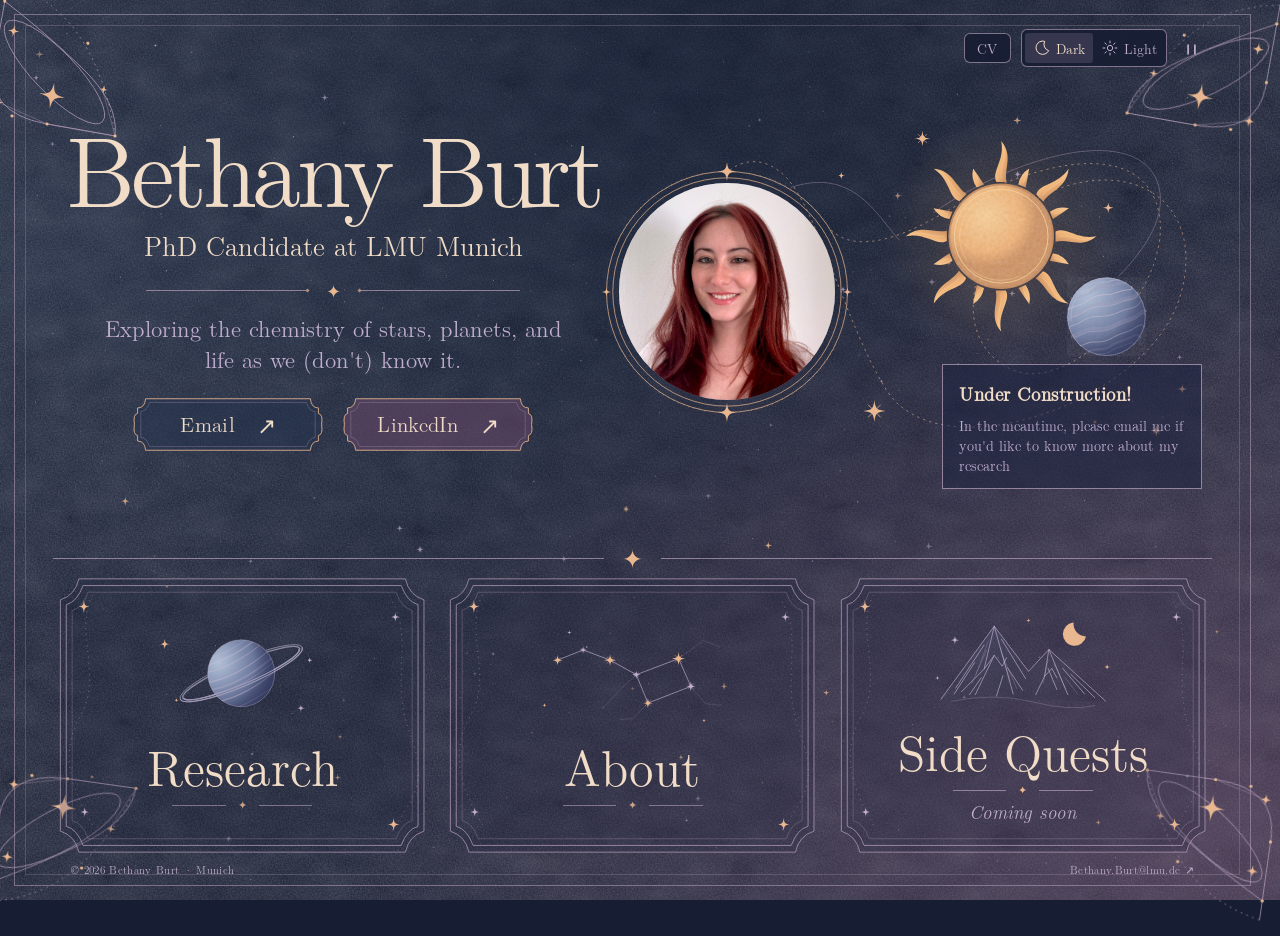
==== commit 412a2325: "Hold Observed transmission caption half a second longer. Co-authored-by: Cursor <cursoragent@cursor." ====
--- a/index.html
+++ b/index.html
@@ -985,7 +985,7 @@
   {start:12.1,end:15.6,text:'Radiative transfer'},
   {start:15.6,end:20.0,text:'Climate-chemistry iteration'},
   {start:20.0,end:23.4,text:'Escape / Outgassing feedback'},
-  {start:23.4,end:25.2,text:'Observed transmission region'}
+  {start:23.4,end:25.7,text:'Observed transmission region'}
 ];
 (function syncSulfurCaptions(){
   const video=document.querySelector('#sulfur-video');
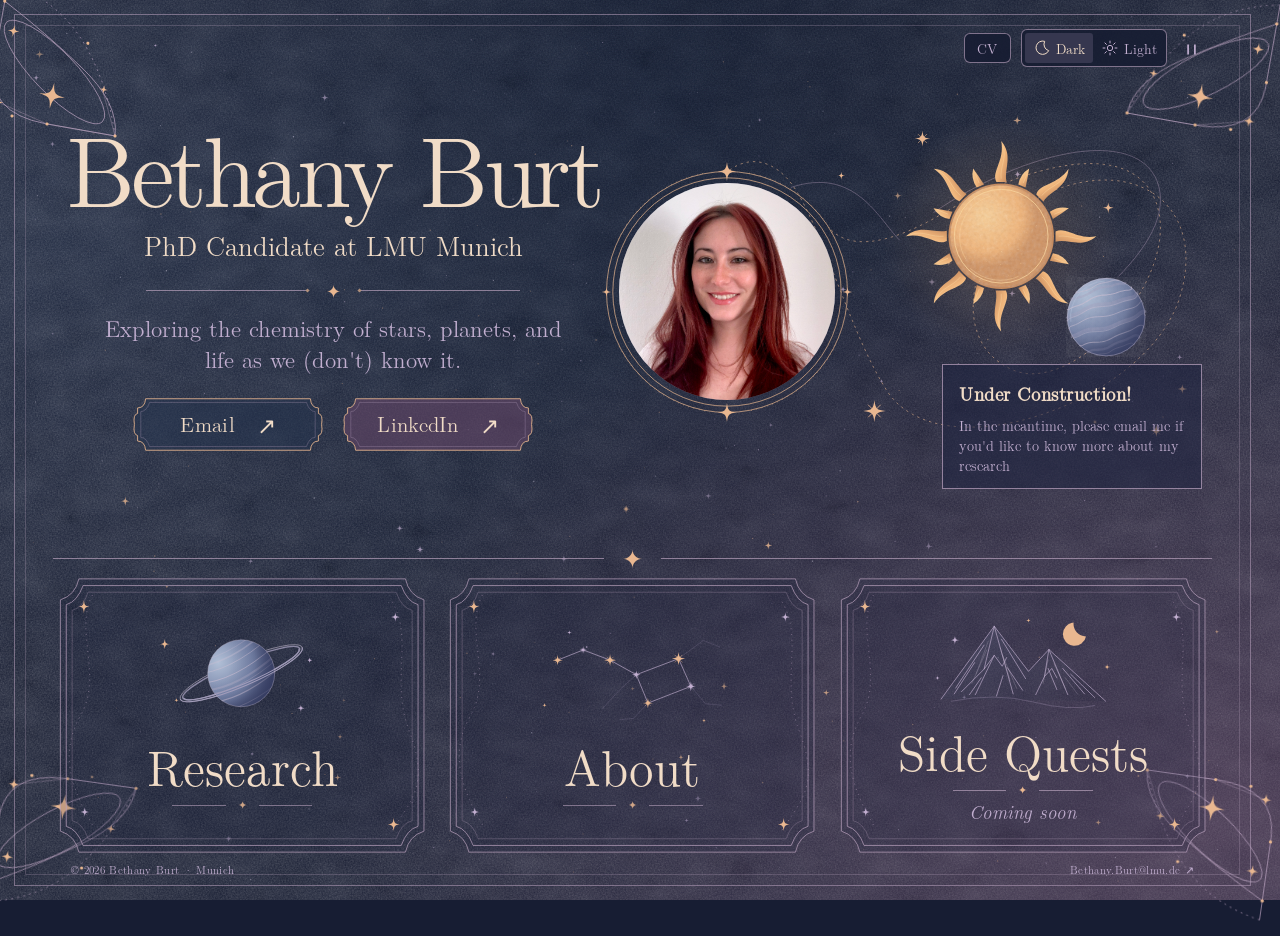
==== commit 1d33c1d5: "Keep Observed transmission caption visible until the sulfur video loops. Co-authored-by: Cursor <cur" ====
--- a/index.html
+++ b/index.html
@@ -985,7 +985,7 @@
   {start:12.1,end:15.6,text:'Radiative transfer'},
   {start:15.6,end:20.0,text:'Climate-chemistry iteration'},
   {start:20.0,end:23.4,text:'Escape / Outgassing feedback'},
-  {start:23.4,end:25.7,text:'Observed transmission region'}
+  {start:23.4,end:1e9,text:'Observed transmission region'}
 ];
 (function syncSulfurCaptions(){
   const video=document.querySelector('#sulfur-video');
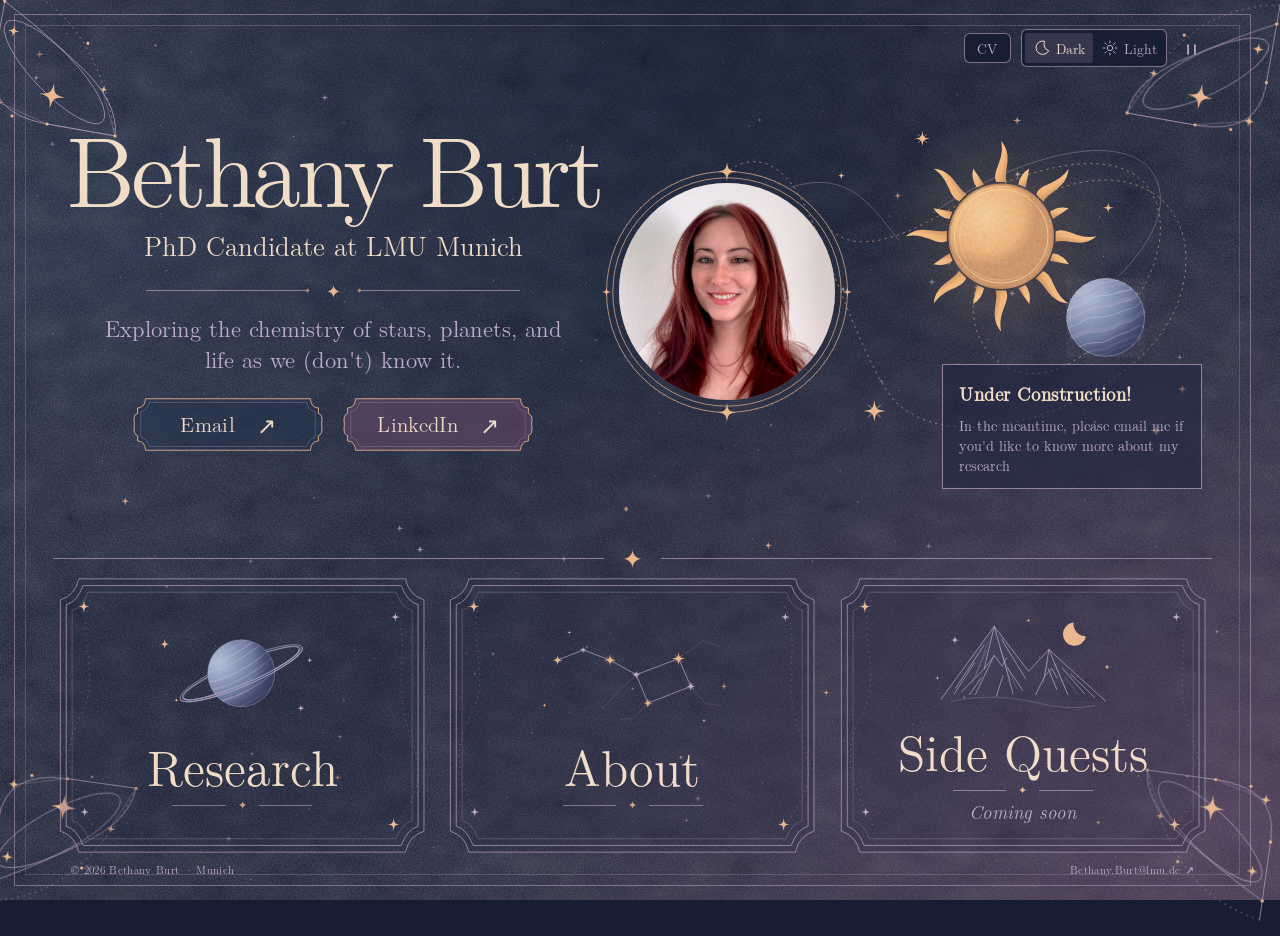
==== commit 820189af: "Nudge sulfur video and captions up a little. Co-authored-by: Cursor <cursoragent@cursor.com>" ====
--- a/index.html
+++ b/index.html
@@ -140,7 +140,7 @@
 .research-media{position:relative;aspect-ratio:4/3;border:1px solid color-mix(in srgb,var(--line) 55%,transparent);background:color-mix(in srgb,var(--card-fill) 55%,transparent);display:grid;place-items:center;overflow:hidden;min-height:200px;z-index:1}
 .research-media img,.research-media video{width:100%;height:100%;object-fit:cover;display:block}
 #planets-sulfur{align-items:start}
-#planets-sulfur .research-media{aspect-ratio:unset;background:transparent;border:0!important;overflow:visible;display:flex;flex-direction:column;align-items:center;gap:18px;min-height:0;margin-top:110px}
+#planets-sulfur .research-media{aspect-ratio:unset;background:transparent;border:0!important;overflow:visible;display:flex;flex-direction:column;align-items:center;gap:18px;min-height:0;margin-top:78px}
 #planets-sulfur .research-media:before{display:none!important;content:none!important}
 #planets-sulfur .sulfur-stage{position:relative;width:100%;aspect-ratio:1/1;overflow:hidden;border:0;background:transparent}
 #planets-sulfur .sulfur-stage video{width:100%;height:100%;object-fit:cover;display:block;background:transparent}
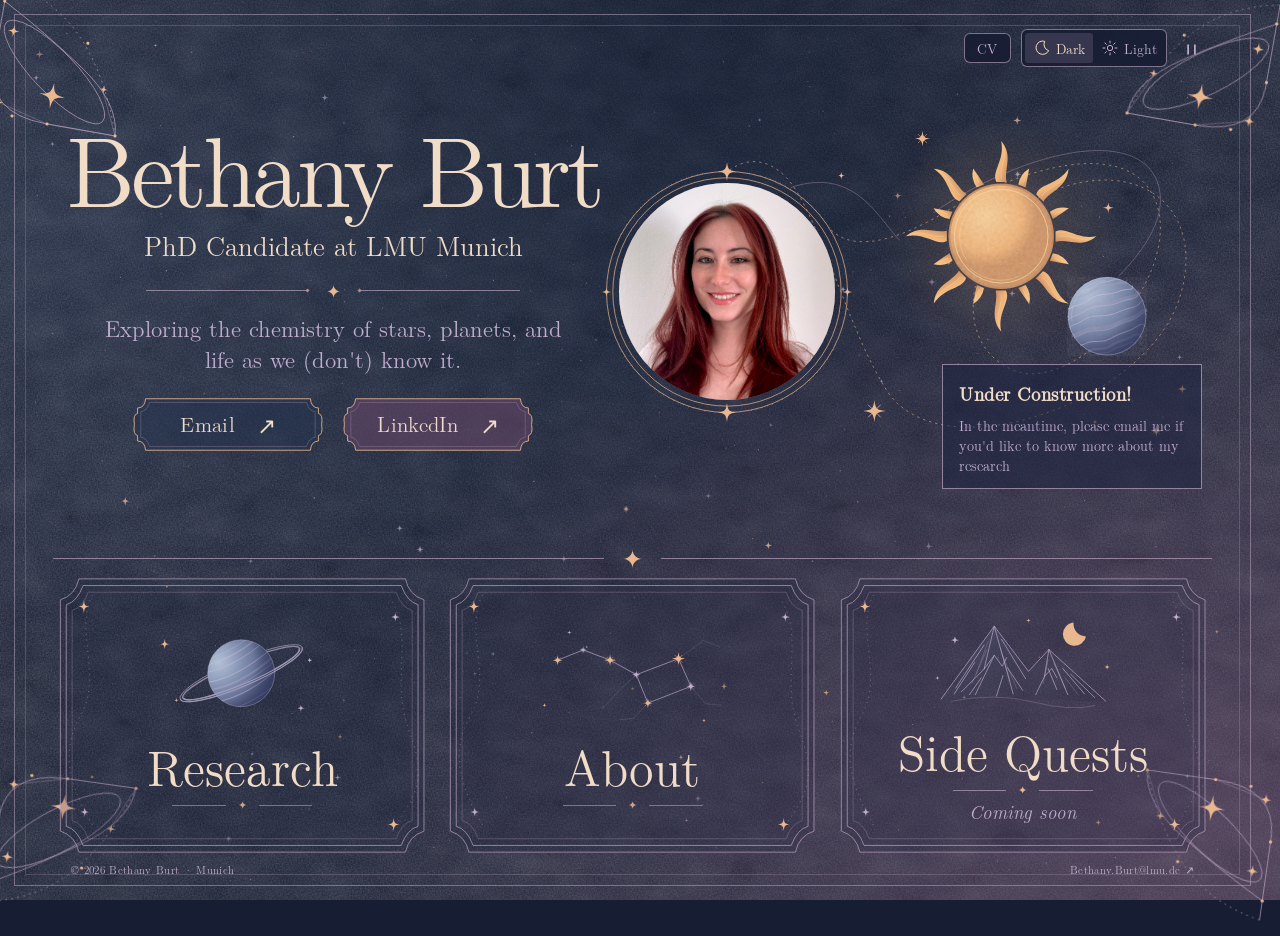
==== commit 8d2ce69c: "Force a fresh cache-bust so Chrome picks up the latest site build. Co-authored-by: Cursor <cursorage" ====
--- a/index.html
+++ b/index.html
@@ -32,7 +32,8 @@
 % The latest version of the LaTeX Project Public License is in
 % http://www.latex-project.org/lppl.txt and version 1.3c or later
 % is part of all distributions of LaTeX version 2006/05/20 or later.
- --><meta charset="utf-8"><meta name="viewport" content="width=device-width, initial-scale=1"><meta name="description" content="Bethany Burt, PhD Candidate at LMU Munich. Exploring the chemistry of stars, planets, and life as we (dont) know it."><title>Bethany Burt | LMU Munich</title><script>try{document.documentElement.dataset.theme=localStorage.getItem('bethany-homepage-theme')==='light'?'light':'dark'}catch{}</script><style>@font-face{font-family:"Celestial Serif";font-style:normal;font-weight:400;font-display:swap;src:url([data-uri]) format("woff")}
+ --><meta charset="utf-8"><meta name="viewport" content="width=device-width, initial-scale=1"><meta http-equiv="Cache-Control" content="no-cache, no-store, must-revalidate"><meta http-equiv="Pragma" content="no-cache"><meta http-equiv="Expires" content="0"><meta name="description" content="Bethany Burt, PhD Candidate at LMU Munich. Exploring the chemistry of stars, planets, and life as we (dont) know it."><!-- build:20261110161140 -->
+<title>Bethany Burt | LMU Munich</title><script>try{document.documentElement.dataset.theme=localStorage.getItem('bethany-homepage-theme')==='light'?'light':'dark'}catch{}</script><style>@font-face{font-family:"Celestial Serif";font-style:normal;font-weight:400;font-display:swap;src:url([data-uri]) format("woff")}
 @font-face{font-family:"Celestial Serif";font-style:italic;font-weight:400;font-display:swap;src:url([data-uri]) format("woff")}
 
 :root{color-scheme:dark;--bg:#171d33;--ink:#f1dcc7;--muted:#c2afd0;--gold:#e9b790;--line:#b8a1bd;--dust:#d7d1e3;--leaf:#a8a3c1;--sun:#efb47a;--sun-light:#f9d6a0;--sun-edge:#c58b60;--planet:#7784a8;--planet-light:#b1bfd6;--planet-dark:#343b60;--stripe:#a39dbb;--band:#c9bdd1;--mount-light:#777c9e;--mount-dark:#121d2f;--card-fill:#1e2440;--photo:#7e7c90;--night:1;--day:0;--key-opacity:0;--grain-opacity:.28;--cloud-grain-opacity:.12;--button-a:#263550;--button-b:#614666}
@@ -794,7 +795,7 @@
     <article class="research-block reverse" id="planets-sulfur">
       <div class="research-media" aria-label="Planets sulfur project animation">
         <div class="sulfur-stage">
-          <video id="sulfur-video" src="assets/sulfur_atmosphere.mp4?v=20261110k" autoplay muted loop playsinline preload="auto" aria-label="Animated diagram of volcanic sulfur chemistry in a planetary atmosphere"></video>
+          <video id="sulfur-video" src="assets/sulfur_atmosphere.mp4?v=20261110161140" autoplay muted loop playsinline preload="auto" aria-label="Animated diagram of volcanic sulfur chemistry in a planetary atmosphere"></video>
         </div>
         <p class="sulfur-caption" id="sulfur-caption" aria-live="polite"></p>
       </div>
@@ -848,11 +849,11 @@
     <article class="research-block" id="life-water">
       <div class="research-media media-pair" aria-label="Beyond Water project simulations">
         <figure class="media-shot">
-          <img src="assets/il_speedy.gif?v=20261110l" alt="Molecular dynamics simulation in HSO4-/Gly+ ionic liquid" width="340" height="340" style="width:340px!important;height:340px!important;max-width:340px!important;max-height:340px!important;object-fit:contain!important">
+          <img src="assets/il_speedy.gif?v=20261110161140" alt="Molecular dynamics simulation in HSO4-/Gly+ ionic liquid" width="340" height="340" style="width:340px!important;height:340px!important;max-width:340px!important;max-height:340px!important;object-fit:contain!important">
           <figcaption class="media-caption">HSO<sub>4</sub><sup>−</sup>/Gly<sup>+</sup> ionic liquid</figcaption>
         </figure>
         <figure class="media-shot">
-          <img src="assets/il_lipid_398.gif?v=20261110l" alt="Lipids trapped in ionic liquid" width="340" height="340" style="width:340px!important;height:340px!important;max-width:340px!important;max-height:340px!important;object-fit:contain!important">
+          <img src="assets/il_lipid_398.gif?v=20261110161140" alt="Lipids trapped in ionic liquid" width="340" height="340" style="width:340px!important;height:340px!important;max-width:340px!important;max-height:340px!important;object-fit:contain!important">
           <figcaption class="media-caption">Lipids trapped in ionic liquid</figcaption>
         </figure>
       </div>
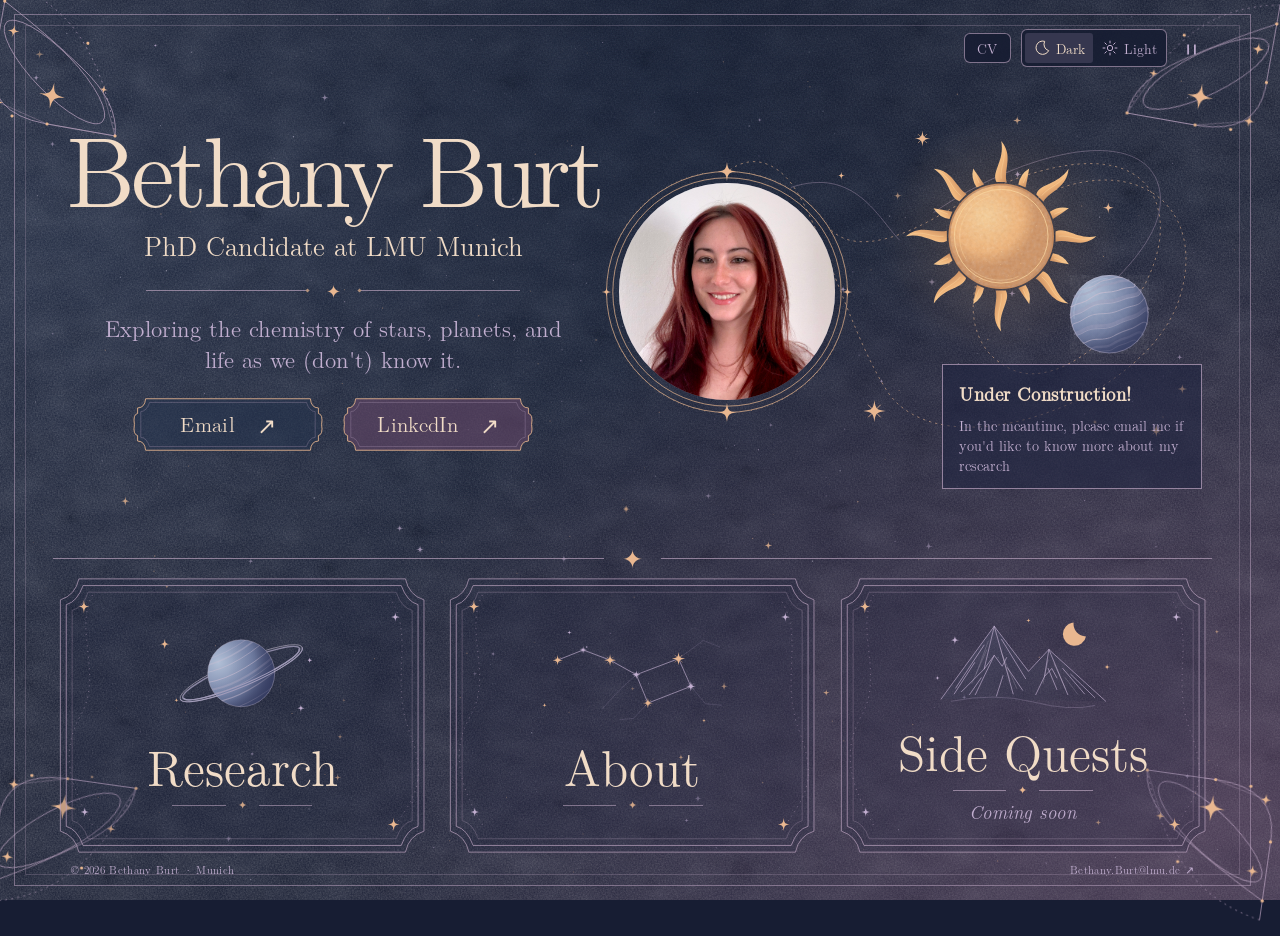
==== commit 2dc9db63: "Raise sulfur media and shrink the animation slightly. Co-authored-by: Cursor <cursoragent@cursor.com" ====
--- a/index.html
+++ b/index.html
@@ -32,7 +32,7 @@
 % The latest version of the LaTeX Project Public License is in
 % http://www.latex-project.org/lppl.txt and version 1.3c or later
 % is part of all distributions of LaTeX version 2006/05/20 or later.
- --><meta charset="utf-8"><meta name="viewport" content="width=device-width, initial-scale=1"><meta http-equiv="Cache-Control" content="no-cache, no-store, must-revalidate"><meta http-equiv="Pragma" content="no-cache"><meta http-equiv="Expires" content="0"><meta name="description" content="Bethany Burt, PhD Candidate at LMU Munich. Exploring the chemistry of stars, planets, and life as we (dont) know it."><!-- build:20261110161140 -->
+ --><meta charset="utf-8"><meta name="viewport" content="width=device-width, initial-scale=1"><meta http-equiv="Cache-Control" content="no-cache, no-store, must-revalidate"><meta http-equiv="Pragma" content="no-cache"><meta http-equiv="Expires" content="0"><meta name="description" content="Bethany Burt, PhD Candidate at LMU Munich. Exploring the chemistry of stars, planets, and life as we (dont) know it."><!-- build:20261110161307 -->
 <title>Bethany Burt | LMU Munich</title><script>try{document.documentElement.dataset.theme=localStorage.getItem('bethany-homepage-theme')==='light'?'light':'dark'}catch{}</script><style>@font-face{font-family:"Celestial Serif";font-style:normal;font-weight:400;font-display:swap;src:url([data-uri]) format("woff")}
 @font-face{font-family:"Celestial Serif";font-style:italic;font-weight:400;font-display:swap;src:url([data-uri]) format("woff")}
 
@@ -141,9 +141,9 @@
 .research-media{position:relative;aspect-ratio:4/3;border:1px solid color-mix(in srgb,var(--line) 55%,transparent);background:color-mix(in srgb,var(--card-fill) 55%,transparent);display:grid;place-items:center;overflow:hidden;min-height:200px;z-index:1}
 .research-media img,.research-media video{width:100%;height:100%;object-fit:cover;display:block}
 #planets-sulfur{align-items:start}
-#planets-sulfur .research-media{aspect-ratio:unset;background:transparent;border:0!important;overflow:visible;display:flex;flex-direction:column;align-items:center;gap:18px;min-height:0;margin-top:78px}
+#planets-sulfur .research-media{aspect-ratio:unset;background:transparent;border:0!important;overflow:visible;display:flex;flex-direction:column;align-items:center;gap:14px;min-height:0;margin-top:48px}
 #planets-sulfur .research-media:before{display:none!important;content:none!important}
-#planets-sulfur .sulfur-stage{position:relative;width:100%;aspect-ratio:1/1;overflow:hidden;border:0;background:transparent}
+#planets-sulfur .sulfur-stage{position:relative;width:90%;aspect-ratio:1/1;overflow:hidden;border:0;background:transparent}
 #planets-sulfur .sulfur-stage video{width:100%;height:100%;object-fit:cover;display:block;background:transparent}
 #planets-sulfur .sulfur-caption{position:static;margin:6px 0 0;min-height:1.6em;padding:0 10px 8px;width:100%;text-align:center;font-size:clamp(20px,2.2vw,28px);font-weight:400;letter-spacing:.045em;line-height:1.3;color:var(--ink);opacity:0;transition:opacity .28s ease;pointer-events:none}
 #planets-sulfur .sulfur-caption.is-on{opacity:1}
@@ -795,7 +795,7 @@
     <article class="research-block reverse" id="planets-sulfur">
       <div class="research-media" aria-label="Planets sulfur project animation">
         <div class="sulfur-stage">
-          <video id="sulfur-video" src="assets/sulfur_atmosphere.mp4?v=20261110161140" autoplay muted loop playsinline preload="auto" aria-label="Animated diagram of volcanic sulfur chemistry in a planetary atmosphere"></video>
+          <video id="sulfur-video" src="assets/sulfur_atmosphere.mp4?v=20261110161307" autoplay muted loop playsinline preload="auto" aria-label="Animated diagram of volcanic sulfur chemistry in a planetary atmosphere"></video>
         </div>
         <p class="sulfur-caption" id="sulfur-caption" aria-live="polite"></p>
       </div>
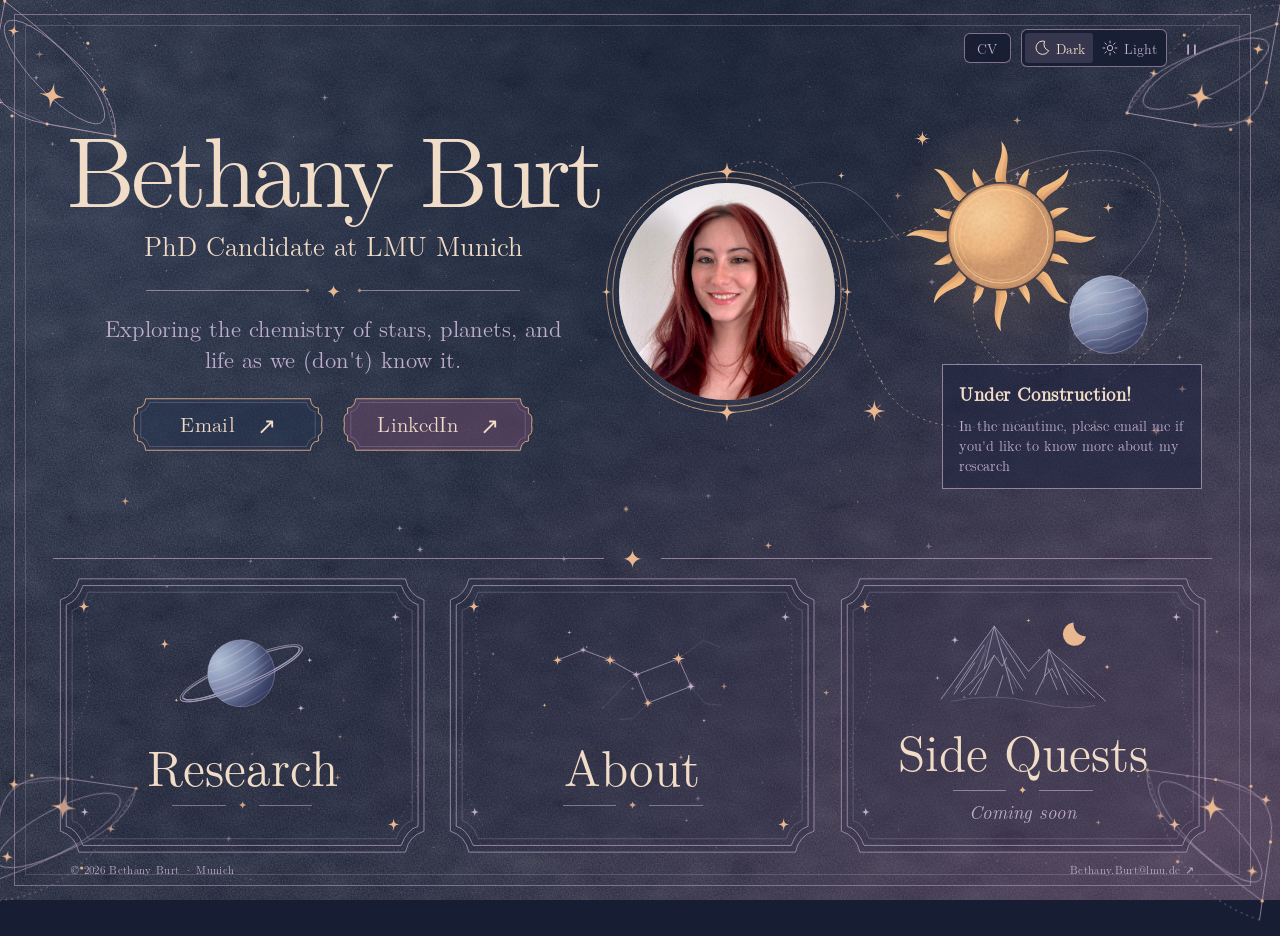
==== commit 1ecd64aa: "Align sulfur video top with the title x-height. Co-authored-by: Cursor <cursoragent@cursor.com>" ====
--- a/index.html
+++ b/index.html
@@ -32,7 +32,7 @@
 % The latest version of the LaTeX Project Public License is in
 % http://www.latex-project.org/lppl.txt and version 1.3c or later
 % is part of all distributions of LaTeX version 2006/05/20 or later.
- --><meta charset="utf-8"><meta name="viewport" content="width=device-width, initial-scale=1"><meta http-equiv="Cache-Control" content="no-cache, no-store, must-revalidate"><meta http-equiv="Pragma" content="no-cache"><meta http-equiv="Expires" content="0"><meta name="description" content="Bethany Burt, PhD Candidate at LMU Munich. Exploring the chemistry of stars, planets, and life as we (dont) know it."><!-- build:20261110161307 -->
+ --><meta charset="utf-8"><meta name="viewport" content="width=device-width, initial-scale=1"><meta http-equiv="Cache-Control" content="no-cache, no-store, must-revalidate"><meta http-equiv="Pragma" content="no-cache"><meta http-equiv="Expires" content="0"><meta name="description" content="Bethany Burt, PhD Candidate at LMU Munich. Exploring the chemistry of stars, planets, and life as we (dont) know it."><!-- build:20261110162844 -->
 <title>Bethany Burt | LMU Munich</title><script>try{document.documentElement.dataset.theme=localStorage.getItem('bethany-homepage-theme')==='light'?'light':'dark'}catch{}</script><style>@font-face{font-family:"Celestial Serif";font-style:normal;font-weight:400;font-display:swap;src:url([data-uri]) format("woff")}
 @font-face{font-family:"Celestial Serif";font-style:italic;font-weight:400;font-display:swap;src:url([data-uri]) format("woff")}
 
@@ -141,7 +141,7 @@
 .research-media{position:relative;aspect-ratio:4/3;border:1px solid color-mix(in srgb,var(--line) 55%,transparent);background:color-mix(in srgb,var(--card-fill) 55%,transparent);display:grid;place-items:center;overflow:hidden;min-height:200px;z-index:1}
 .research-media img,.research-media video{width:100%;height:100%;object-fit:cover;display:block}
 #planets-sulfur{align-items:start}
-#planets-sulfur .research-media{aspect-ratio:unset;background:transparent;border:0!important;overflow:visible;display:flex;flex-direction:column;align-items:center;gap:14px;min-height:0;margin-top:48px}
+#planets-sulfur .research-media{aspect-ratio:unset;background:transparent;border:0!important;overflow:visible;display:flex;flex-direction:column;align-items:center;gap:14px;min-height:0;margin-top:calc(clamp(24px,2.9vw,34px)*0.34)}
 #planets-sulfur .research-media:before{display:none!important;content:none!important}
 #planets-sulfur .sulfur-stage{position:relative;width:90%;aspect-ratio:1/1;overflow:hidden;border:0;background:transparent}
 #planets-sulfur .sulfur-stage video{width:100%;height:100%;object-fit:cover;display:block;background:transparent}
@@ -795,7 +795,7 @@
     <article class="research-block reverse" id="planets-sulfur">
       <div class="research-media" aria-label="Planets sulfur project animation">
         <div class="sulfur-stage">
-          <video id="sulfur-video" src="assets/sulfur_atmosphere.mp4?v=20261110161307" autoplay muted loop playsinline preload="auto" aria-label="Animated diagram of volcanic sulfur chemistry in a planetary atmosphere"></video>
+          <video id="sulfur-video" src="assets/sulfur_atmosphere.mp4?v=20261110162844" autoplay muted loop playsinline preload="auto" aria-label="Animated diagram of volcanic sulfur chemistry in a planetary atmosphere"></video>
         </div>
         <p class="sulfur-caption" id="sulfur-caption" aria-live="polite"></p>
       </div>
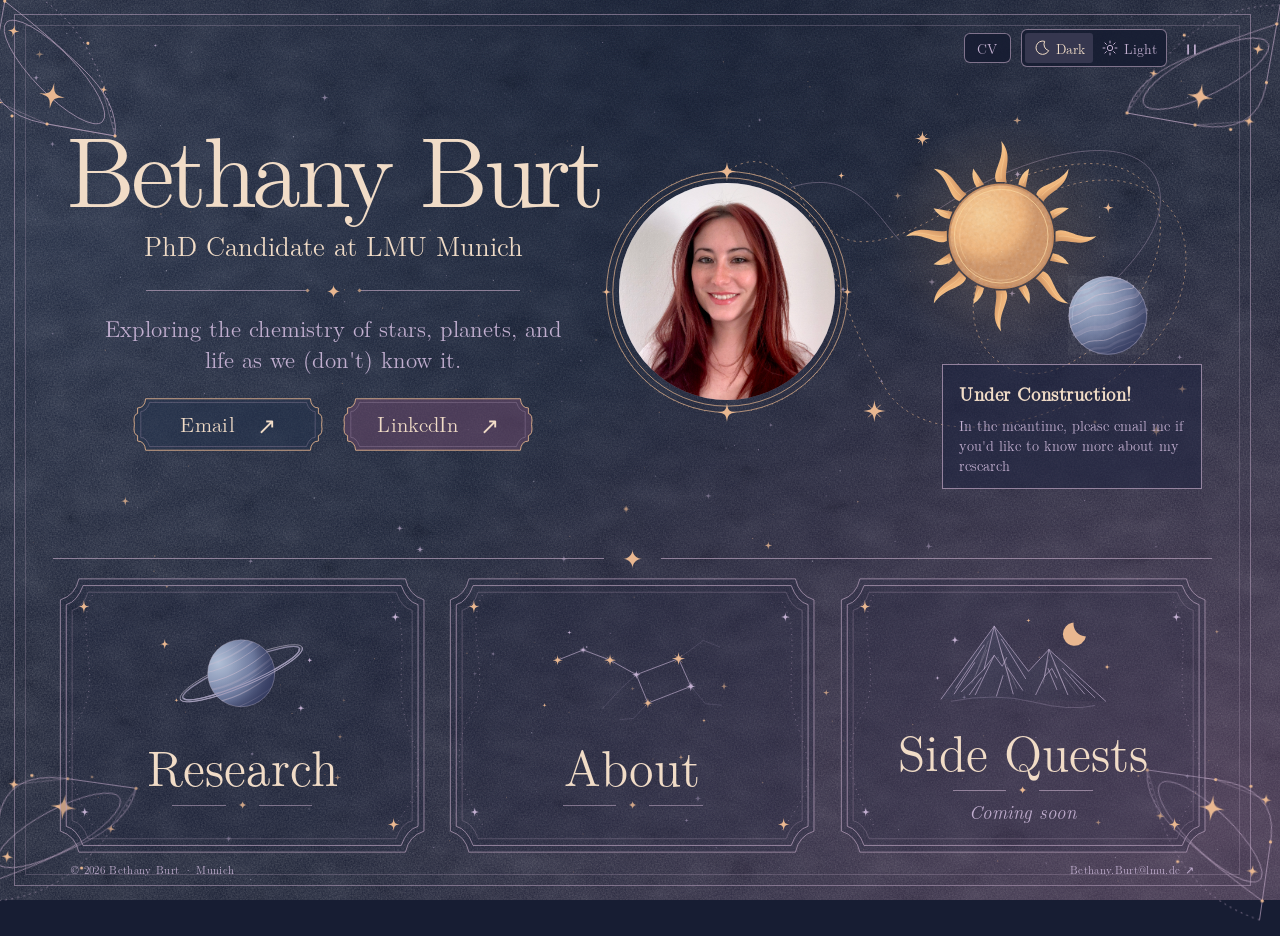
==== commit b8ed73ed: "Pin sulfur media to the title x-height instead of the text baseline. Co-authored-by: Cursor <cursora" ====
--- a/index.html
+++ b/index.html
@@ -32,7 +32,7 @@
 % The latest version of the LaTeX Project Public License is in
 % http://www.latex-project.org/lppl.txt and version 1.3c or later
 % is part of all distributions of LaTeX version 2006/05/20 or later.
- --><meta charset="utf-8"><meta name="viewport" content="width=device-width, initial-scale=1"><meta http-equiv="Cache-Control" content="no-cache, no-store, must-revalidate"><meta http-equiv="Pragma" content="no-cache"><meta http-equiv="Expires" content="0"><meta name="description" content="Bethany Burt, PhD Candidate at LMU Munich. Exploring the chemistry of stars, planets, and life as we (dont) know it."><!-- build:20261110162844 -->
+ --><meta charset="utf-8"><meta name="viewport" content="width=device-width, initial-scale=1"><meta http-equiv="Cache-Control" content="no-cache, no-store, must-revalidate"><meta http-equiv="Pragma" content="no-cache"><meta http-equiv="Expires" content="0"><meta name="description" content="Bethany Burt, PhD Candidate at LMU Munich. Exploring the chemistry of stars, planets, and life as we (dont) know it."><!-- build:20261110163207 -->
 <title>Bethany Burt | LMU Munich</title><script>try{document.documentElement.dataset.theme=localStorage.getItem('bethany-homepage-theme')==='light'?'light':'dark'}catch{}</script><style>@font-face{font-family:"Celestial Serif";font-style:normal;font-weight:400;font-display:swap;src:url([data-uri]) format("woff")}
 @font-face{font-family:"Celestial Serif";font-style:italic;font-weight:400;font-display:swap;src:url([data-uri]) format("woff")}
 
@@ -140,8 +140,9 @@
 .research-block.reverse .research-copy{order:1}
 .research-media{position:relative;aspect-ratio:4/3;border:1px solid color-mix(in srgb,var(--line) 55%,transparent);background:color-mix(in srgb,var(--card-fill) 55%,transparent);display:grid;place-items:center;overflow:hidden;min-height:200px;z-index:1}
 .research-media img,.research-media video{width:100%;height:100%;object-fit:cover;display:block}
-#planets-sulfur{align-items:start}
-#planets-sulfur .research-media{aspect-ratio:unset;background:transparent;border:0!important;overflow:visible;display:flex;flex-direction:column;align-items:center;gap:14px;min-height:0;margin-top:calc(clamp(24px,2.9vw,34px)*0.34)}
+#planets-sulfur{align-items:start!important}
+#planets-sulfur .research-copy .project-title{margin-top:0}
+#planets-sulfur .research-media{aspect-ratio:unset;background:transparent;border:0!important;overflow:visible;display:flex;flex-direction:column;align-items:center;gap:14px;min-height:0;align-self:start;margin-top:0!important;transform:translateY(0.28em)}
 #planets-sulfur .research-media:before{display:none!important;content:none!important}
 #planets-sulfur .sulfur-stage{position:relative;width:90%;aspect-ratio:1/1;overflow:hidden;border:0;background:transparent}
 #planets-sulfur .sulfur-stage video{width:100%;height:100%;object-fit:cover;display:block;background:transparent}
@@ -795,7 +796,7 @@
     <article class="research-block reverse" id="planets-sulfur">
       <div class="research-media" aria-label="Planets sulfur project animation">
         <div class="sulfur-stage">
-          <video id="sulfur-video" src="assets/sulfur_atmosphere.mp4?v=20261110162844" autoplay muted loop playsinline preload="auto" aria-label="Animated diagram of volcanic sulfur chemistry in a planetary atmosphere"></video>
+          <video id="sulfur-video" src="assets/sulfur_atmosphere.mp4?v=20261110163207" autoplay muted loop playsinline preload="auto" aria-label="Animated diagram of volcanic sulfur chemistry in a planetary atmosphere"></video>
         </div>
         <p class="sulfur-caption" id="sulfur-caption" aria-live="polite"></p>
       </div>
